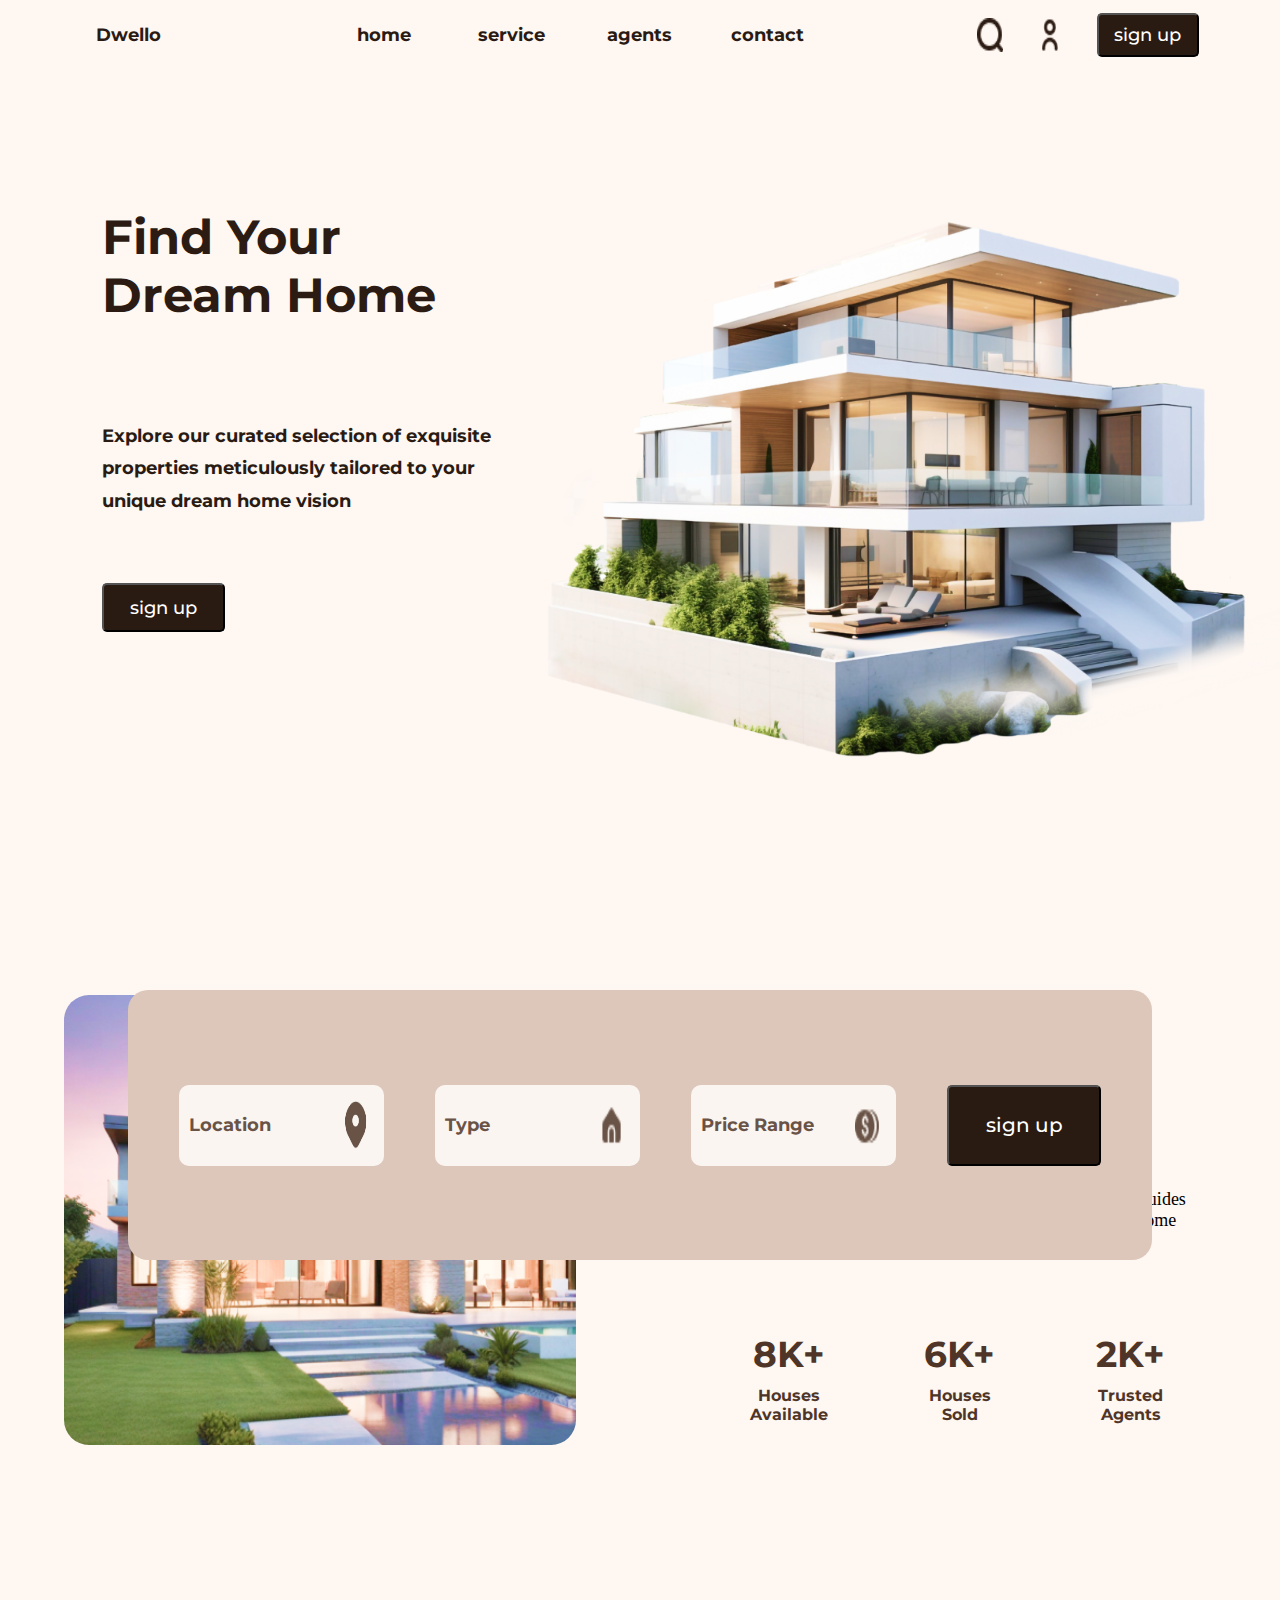
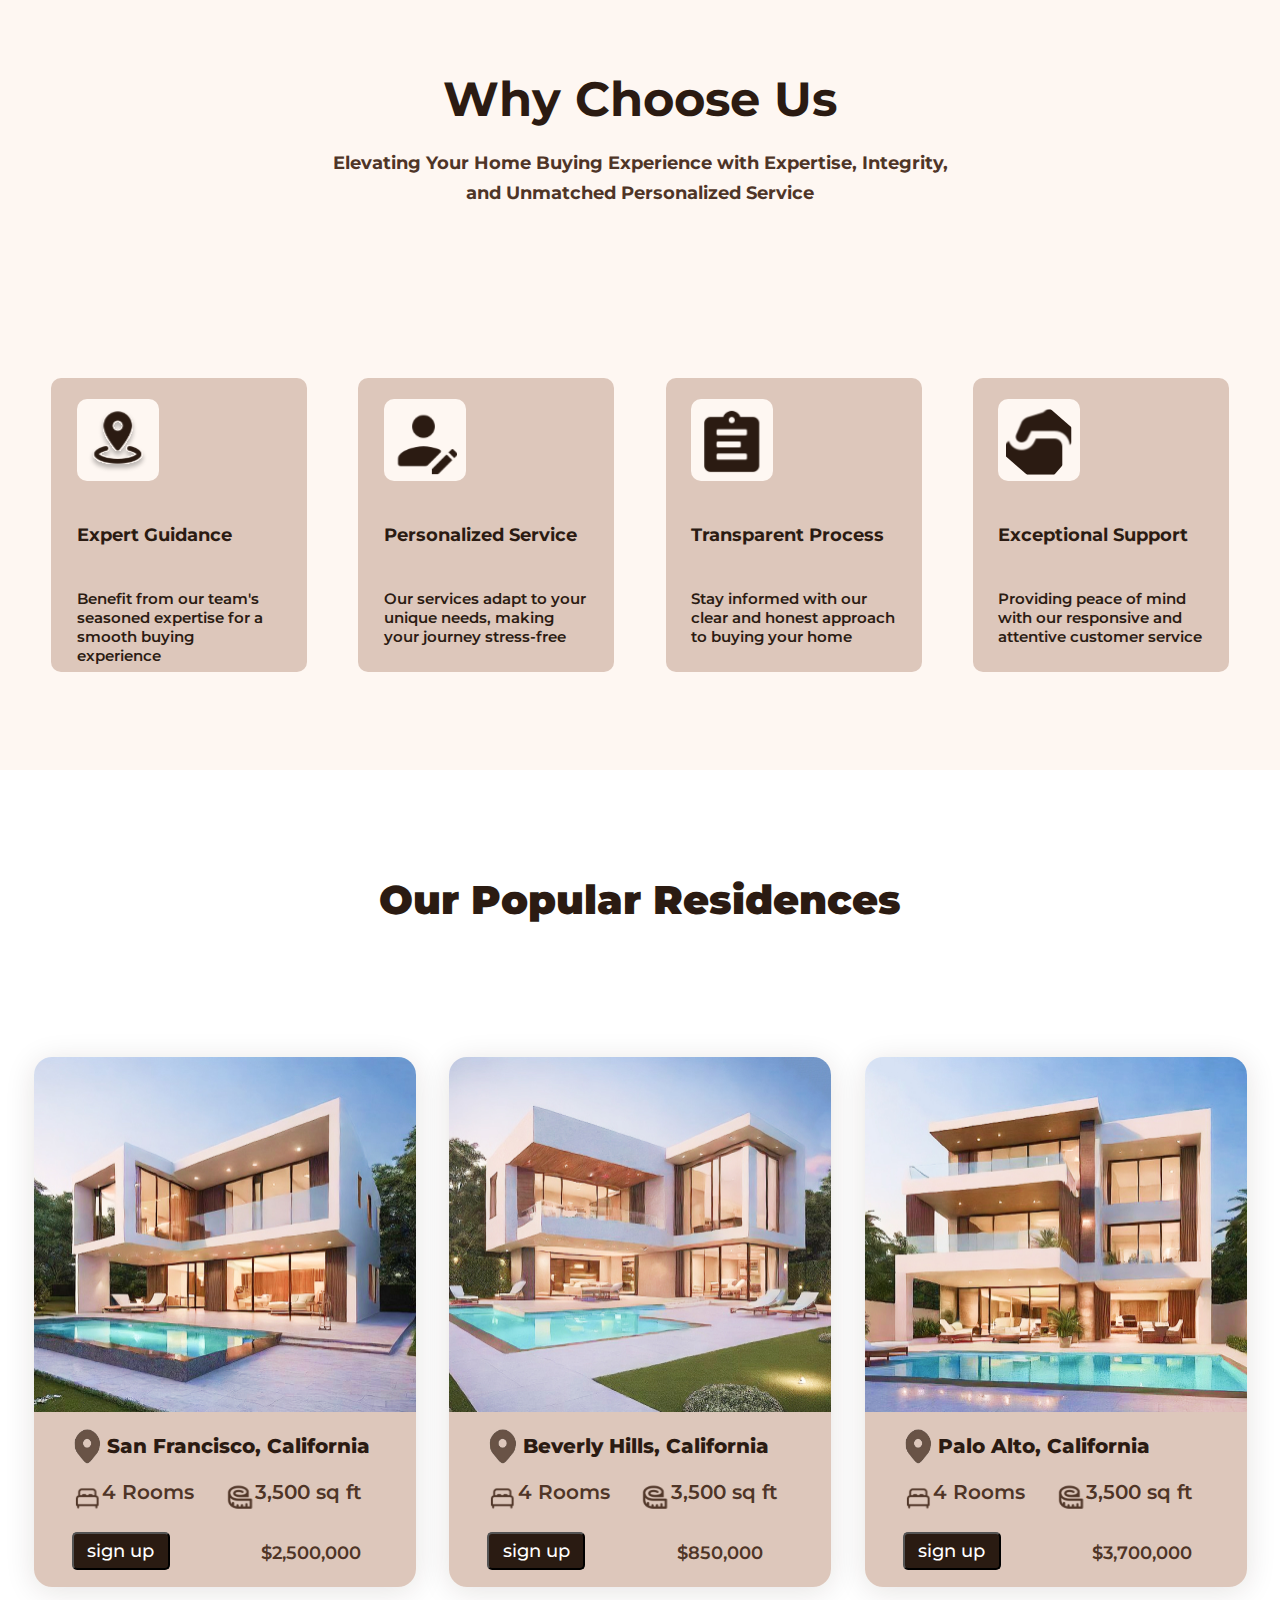
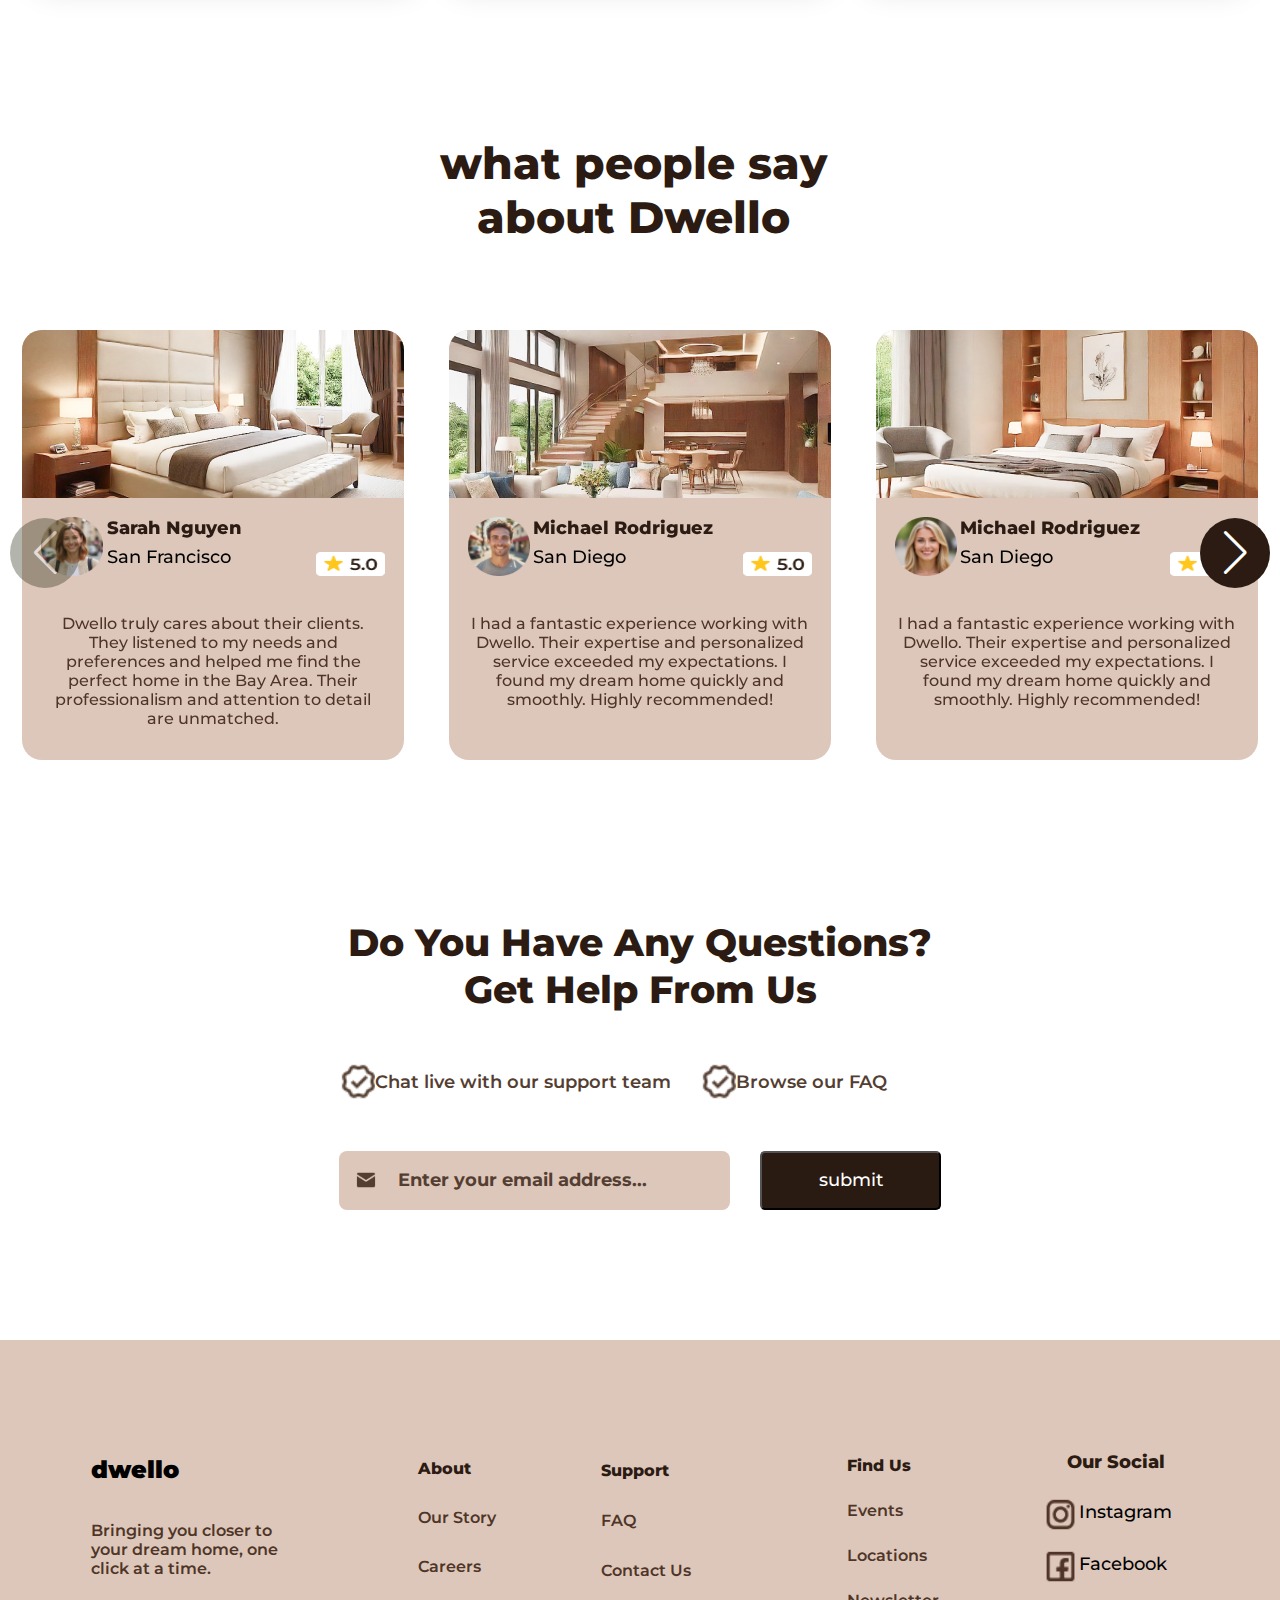
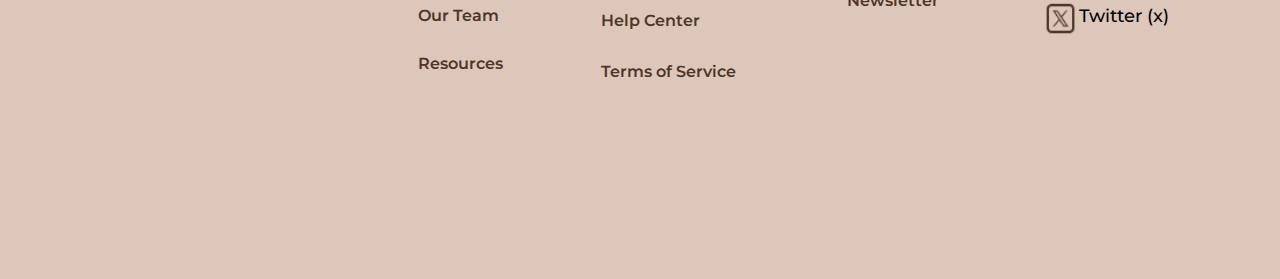
==== index.html @ 7ed4b48c "Home" ====
<!DOCTYPE html>
<html lang="en">

<head>
    <meta charset="UTF-8">
    <meta name="viewport" content="width=device-width, initial-scale=1.0">
    <title>Home</title>
    <link rel="stylesheet" href="style.css">
    <link rel="preconnect" href="https://fonts.googleapis.com">
    <link rel="preconnect" href="https://fonts.gstatic.com" crossorigin>
    <link href="https://fonts.googleapis.com/css2?family=Montserrat:ital,wght@0,100..900;1,100..900&display=swap"
        rel="stylesheet">
    <link rel="stylesheet" href="https://cdn.jsdelivr.net/npm/swiper@11/swiper-bundle.min.css" />
    <script src="https://ajax.googleapis.com/ajax/libs/jquery/3.7.1/jquery.min.js"></script>
</head>
<style>
    .swiper-button-next {
        height: 70px;
        width: 70px;
        border-radius: 50%;
        /* border: 1px solid black; */
        background: #2B1B12;
        color: #FFFFFF;
    }

    .swiper-button-prev {
        height: 70px;
        width: 70px;
        border-radius: 50%;
        /* border: 1px solid black; */
        background: #252B12;
        color: #FFFFFF;
    }
</style>

<body>

    <nav>
        <div class="nav_logo">
            <p>Dwello</p>
        </div>
        <div class="nav_catagories">
            <div class="nav_catagory">
                <p>home</p>
            </div>
            <div class="nav_catagory">
                <p>service</p>
            </div>
            <div class="nav_catagory">
                <p>agents</p>
            </div>
            <div class="nav_catagory">
                <p>contact</p>
            </div>
        </div>
        <div class="nav_icons">
            <div class="search">
                <img src="Vector.png" alt="a" height="100%" width="100%">
            </div>
            <div class="profile">
                <img src="user.png" alt="a" height="100%" width="100%">
            </div>
            <div class="sign_up">
                <button>sign up</button>
            </div>
        </div>
    </nav>

    <div class="hero_section">
        <div class="hero">
            <div class="hero_contex">
                <div class="hero_tital ">
                    <h1>Find Your Dream Home</h1>
                </div>
                <div class="hero_text ">
                    <p>Explore our curated selection of exquisite properties meticulously tailored to your unique dream
                        home vision</p>
                </div>
                <div class="hero_button ">
                    <div class="hero_button2">
                        <button>sign up</button>
                    </div>
                </div>
            </div>
            <div class="hero_image ">
                <img src="hero image 1.png" alt="a" height="100%" width="100%">
            </div>
        </div>

        <div class="hero_bar">
            <div class="location ">
                <div class="bar_text ">
                    <p>Location</p>
                </div>
                <div class="bar_icon ">
                    <img src="location-removebg-preview.png" alt="a" height="100%" width="100%">
                </div>
            </div>
            <div class="type ">
                <div class="bar_text ">
                    <p>Type</p>
                </div>
                <div class="bar_icon ">
                    <img src="home.png" alt="a" height="100%" width="100%">
                </div>
            </div>
            <div class="price_range ">
                <div class="bar_text ">
                    <p>Price Range</p>
                </div>
                <div class="bar_icon ">
                    <img src="price.png" alt="a" height="100%" width="100%">
                </div>
            </div>
            <div class="bar_button border">
                <button>sign up</button>
            </div>
        </div>
    </div>

    <div class="middle_section">
        <div class="middle_section_image"></div>
        <div class="middle_section_contex">

            <h1>We Help You To Find Your Dream Home</h1>

            <p>From cozy cottages to luxurious estates, our dedicated team guides you through every step of the journey,
                ensuring your dream home becomes a reality.</p>

            <div class="container">
                <div class="stat">
                    <h2>8K+</h2>
                    <p>Houses Available</p>
                </div>
                <div class="stat">
                    <h2>6K+</h2>
                    <p>Houses Sold</p>
                </div>
                <div class="stat">
                    <h2>2K+</h2>
                    <p>Trusted Agents</p>
                </div>
            </div>

        </div>
    </div>

    <div class="bottom_section">
        <div class="bottom_section_header">
            <div class="container2">
                <h1>Why Choose Us</h1>
                <p class="p">Elevating Your Home Buying Experience with Expertise, Integrity, </p>
                <p class="p">and Unmatched Personalized Service</p>
            </div>
        </div>



        <div class="bootom_section_boxes">
            <div class="bottom_section_box">
                <div class="bottom_box_icons">
                    <div class="bottom_box_icon">
                        <svg style="margin-top: 10px; margin-left: 8px;" width="80%" height="80%" viewBox="0 0 60 60"
                            fill="none" xmlns="http://www.w3.org/2000/svg" xmlns:xlink="http://www.w3.org/1999/xlink">
                            <g filter="url(#filter0_d_1_75)">
                                <path d="M56 0H4V52H56V0Z" fill="url(#pattern0_1_75)" />
                            </g>
                            <defs>
                                <filter id="filter0_d_1_75" x="-1" y="0" width="61" height="60"
                                    filterUnits="userSpaceOnUse" color-interpolation-filters="sRGB">
                                    <feFlood flood-opacity="0" result="BackgroundImageFix" />
                                    <feColorMatrix in="SourceAlpha" type="matrix"
                                        values="0 0 0 0 0 0 0 0 0 0 0 0 0 0 0 0 0 0 127 0" result="hardAlpha" />
                                    <feOffset dy="4" />
                                    <feGaussianBlur stdDeviation="2" />
                                    <feComposite in2="hardAlpha" operator="out" />
                                    <feColorMatrix type="matrix" values="0 0 0 0 0 0 0 0 0 0 0 0 0 0 0 0 0 0 0.25 0" />
                                    <feBlend mode="normal" in2="BackgroundImageFix" result="effect1_dropShadow_1_75" />
                                    <feBlend mode="normal" in="SourceGraphic" in2="effect1_dropShadow_1_75"
                                        result="shape" />
                                </filter>
                                <pattern id="pattern0_1_75" patternContentUnits="objectBoundingBox" width="1"
                                    height="1">
                                    <use xlink:href="#image0_1_75" transform="scale(0.0104167)" />
                                </pattern>
                                <image id="image0_1_75" width="96" height="96"
                                    xlink:href="[data-uri]" />
                            </defs>
                        </svg>

                    </div>
                </div>
                <div class="bottom_box_text">
                    <p>Expert Guidance</p>
                </div>
                <div class="bottom_box_content">
                    <p>Benefit from our team's seasoned expertise for a smooth buying experience</p>
                </div>
            </div>


            <div class="bottom_section_box">
                <div class="bottom_box_icons">
                    <div class="bottom_box_icon">
                        <svg style="margin-top: 10px; margin-left: 8px;" width="80%" height="80%" viewBox="0 0 52 52"
                            fill="none" xmlns="http://www.w3.org/2000/svg" xmlns:xlink="http://www.w3.org/1999/xlink">
                            <g clip-path="url(#clip0_1_81)">
                                <mask id="mask0_1_81" style="mask-type:luminance" maskUnits="userSpaceOnUse" x="0" y="0"
                                    width="52" height="52">
                                    <path d="M52 0H0V52H52V0Z" fill="white" />
                                </mask>
                                <g mask="url(#mask0_1_81)">
                                    <path d="M52 -2H-2V52H52V-2Z" fill="url(#pattern0_1_81)" />
                                </g>
                            </g>
                            <defs>
                                <pattern id="pattern0_1_81" patternContentUnits="objectBoundingBox" width="1"
                                    height="1">
                                    <use xlink:href="#image0_1_81" transform="scale(0.0104167)" />
                                </pattern>
                                <clipPath id="clip0_1_81">
                                    <rect width="52" height="52" fill="white" />
                                </clipPath>
                                <image id="image0_1_81" width="96" height="96"
                                    xlink:href="[data-uri]" />
                            </defs>
                        </svg>

                    </div>
                </div>
                <div class="bottom_box_text">
                    <p>Personalized Service</p>
                </div>
                <div class="bottom_box_content">
                    <p>Our services adapt to your unique needs, making your journey stress-free</p>
                </div>
            </div>


            <div class="bottom_section_box">
                <div class="bottom_box_icons">
                    <div class="bottom_box_icon">
                        <svg style="margin-top: 10px; margin-left: 8px;" width="80%" height="80%" viewBox="0 0 52 52"
                            fill="none" xmlns="http://www.w3.org/2000/svg" xmlns:xlink="http://www.w3.org/1999/xlink">
                            <g clip-path="url(#clip0_1_91)">
                                <mask id="mask0_1_91" style="mask-type:luminance" maskUnits="userSpaceOnUse" x="0" y="0"
                                    width="52" height="52">
                                    <path d="M52 0H0V52H52V0Z" fill="white" />
                                </mask>
                                <g mask="url(#mask0_1_91)">
                                    <path d="M55 -1H-3V57H55V-1Z" fill="url(#pattern0_1_91)" />
                                </g>
                            </g>
                            <defs>
                                <pattern id="pattern0_1_91" patternContentUnits="objectBoundingBox" width="1"
                                    height="1">
                                    <use xlink:href="#image0_1_91" transform="scale(0.0104167)" />
                                </pattern>
                                <clipPath id="clip0_1_91">
                                    <rect width="52" height="52" fill="white" />
                                </clipPath>
                                <image id="image0_1_91" width="96" height="96"
                                    xlink:href="[data-uri]" />
                            </defs>
                        </svg>

                    </div>
                </div>
                <div class="bottom_box_text">
                    <p>Transparent Process</p>
                </div>
                <div class="bottom_box_content">
                    <p>Stay informed with our clear and honest approach to buying your home</p>
                </div>
            </div>


            <div class="bottom_section_box">
                <div class="bottom_box_icons">
                    <div class="bottom_box_icon">
                        <svg style="margin-top: 10px; margin-left: 8px;" width="80%" height="80%" viewBox="0 0 52 52"
                            fill="none" xmlns="http://www.w3.org/2000/svg" xmlns:xlink="http://www.w3.org/1999/xlink">
                            <g clip-path="url(#clip0_1_101)">
                                <mask id="mask0_1_101" style="mask-type:luminance" maskUnits="userSpaceOnUse" x="0"
                                    y="0" width="52" height="52">
                                    <path d="M52 0H0V52H52V0Z" fill="white" />
                                </mask>
                                <g mask="url(#mask0_1_101)">
                                    <path d="M62.8846 23.9191L24 -10L-9.91915 28.8846L28.9654 62.8037L62.8846 23.9191Z"
                                        fill="url(#pattern0_1_101)" />
                                </g>
                            </g>
                            <defs>
                                <pattern id="pattern0_1_101" patternContentUnits="objectBoundingBox" width="1"
                                    height="1">
                                    <use xlink:href="#image0_1_101" transform="scale(0.0104167)" />
                                </pattern>
                                <clipPath id="clip0_1_101">
                                    <rect width="52" height="52" fill="white" />
                                </clipPath>
                                <image id="image0_1_101" width="96" height="96"
                                    xlink:href="[data-uri]" />
                            </defs>
                        </svg>

                    </div>
                </div>
                <div class="bottom_box_text">
                    <p>Exceptional Support</p>
                </div>
                <div class="bottom_box_content">
                    <p>Providing peace of mind with our responsive and attentive customer service</p>
                </div>
            </div>
        </div>

    </div>



    <div class="residence">
        <div class="residence_header">
            <p>Our Popular Residences</p>
        </div>
        <div class="residence_carts">
            <div class="residence_cart">
                <div class="residence_image">
                    <img src="Mask group.jpg" alt="aa" height="100%" width="100%">
                </div>

                <div class="residence_content">
                    <div class="residence1">

                        <div class="residence_icon">
                            <img src="location-removebg-preview.png" alt="aa" height="100%" width="100%">
                        </div>

                        <div class="residence_location">
                            <p>San Francisco, California</p>
                        </div>

                    </div>

                    <div class="residence2">

                        <div class="room">
                            <div class="room_icon">
                                <svg width="100%" height="100%" viewBox="0 0 24 24" fill="none"
                                    xmlns="http://www.w3.org/2000/svg" xmlns:xlink="http://www.w3.org/1999/xlink">
                                    <rect width="24" height="24" fill="url(#pattern0_1_118)" />
                                    <defs>
                                        <pattern id="pattern0_1_118" patternContentUnits="objectBoundingBox" width="1"
                                            height="1">
                                            <use xlink:href="#image0_1_118" transform="scale(0.0104167)" />
                                        </pattern>
                                        <image id="image0_1_118" width="96" height="96"
                                            xlink:href="[data-uri]" />
                                    </defs>
                                </svg>

                            </div>
                            <div class="room_text">
                                <p>4 Rooms</p>
                            </div>
                        </div>

                        <div class="ft">
                            <div class="ft_icon">
                                <svg width="100%" height="100%" viewBox="0 0 24 24" fill="none"
                                    xmlns="http://www.w3.org/2000/svg" xmlns:xlink="http://www.w3.org/1999/xlink">
                                    <rect width="24" height="24" fill="url(#pattern0_1_123)" />
                                    <defs>
                                        <pattern id="pattern0_1_123" patternContentUnits="objectBoundingBox" width="1"
                                            height="1">
                                            <use xlink:href="#image0_1_123"
                                                transform="translate(-0.0833333 -0.0833333) scale(0.0121528)" />
                                        </pattern>
                                        <image id="image0_1_123" width="96" height="96"
                                            xlink:href="[data-uri]" />
                                    </defs>
                                </svg>
                            </div>
                            <div class="ft_text">
                                <p>3,500 sq ft</p>
                            </div>
                        </div>

                    </div>

                    <div class="residence3">

                        <div class="residence_button">
                            <button>sign up</button>
                        </div>
                        <div class="residence_price">
                            <p>$2,500,000</p>
                        </div>

                    </div>
                </div>

            </div>
            <div class="residence_cart">
                <div class="residence_image">
                    <img src="Group 11.jpg" alt="aa" height="100%" width="100%">
                </div>

                <div class="residence_content">

                    <div class="residence1">

                        <div class="residence_icon">
                            <img src="location-removebg-preview.png" alt="aa" height="100%" width="100%">
                        </div>

                        <div class="residence_location">
                            <p>Beverly Hills, California</p>
                        </div>
                    </div>

                    <div class="residence2">

                        <div class="room">
                            <div class="room_icon">
                                <svg width="100%" height="100%" viewBox="0 0 24 24" fill="none"
                                    xmlns="http://www.w3.org/2000/svg" xmlns:xlink="http://www.w3.org/1999/xlink">
                                    <rect width="24" height="24" fill="url(#pattern0_1_118)" />
                                    <defs>
                                        <pattern id="pattern0_1_118" patternContentUnits="objectBoundingBox" width="1"
                                            height="1">
                                            <use xlink:href="#image0_1_118" transform="scale(0.0104167)" />
                                        </pattern>
                                        <image id="image0_1_118" width="96" height="96"
                                            xlink:href="[data-uri]" />
                                    </defs>
                                </svg>

                            </div>
                            <div class="room_text">
                                <p>4 Rooms</p>
                            </div>
                        </div>

                        <div class="ft">
                            <div class="ft_icon">
                                <svg width="100%" height="100%" viewBox="0 0 24 24" fill="none"
                                    xmlns="http://www.w3.org/2000/svg" xmlns:xlink="http://www.w3.org/1999/xlink">
                                    <rect width="24" height="24" fill="url(#pattern0_1_123)" />
                                    <defs>
                                        <pattern id="pattern0_1_123" patternContentUnits="objectBoundingBox" width="1"
                                            height="1">
                                            <use xlink:href="#image0_1_123"
                                                transform="translate(-0.0833333 -0.0833333) scale(0.0121528)" />
                                        </pattern>
                                        <image id="image0_1_123" width="96" height="96"
                                            xlink:href="[data-uri]" />
                                    </defs>
                                </svg>
                            </div>
                            <div class="ft_text">
                                <p>3,500 sq ft</p>
                            </div>
                        </div>

                    </div>

                    <div class="residence3">

                        <div class="residence_button">
                            <button>sign up</button>
                        </div>
                        <div class="residence_price">
                            <p>$850,000</p>
                        </div>


                    </div>


                </div>

            </div>
            <div class="residence_cart">

                <div class="residence_image">
                    <img src="Group 11 (1).jpg" alt="aa" height="100%" width="100%">
                </div>

                <div class="residence_content">
                    <div class="residence1">

                        <div class="residence_icon">
                            <img src="location-removebg-preview.png" alt="aa" height="100%" width="100%">
                        </div>

                        <div class="residence_location">
                            <p>Palo Alto, California</p>
                        </div>

                    </div>

                    <div class="residence2">

                        <div class="room">
                            <div class="room_icon">
                                <svg width="100%" height="100%" viewBox="0 0 24 24" fill="none"
                                    xmlns="http://www.w3.org/2000/svg" xmlns:xlink="http://www.w3.org/1999/xlink">
                                    <rect width="24" height="24" fill="url(#pattern0_1_118)" />
                                    <defs>
                                        <pattern id="pattern0_1_118" patternContentUnits="objectBoundingBox" width="1"
                                            height="1">
                                            <use xlink:href="#image0_1_118" transform="scale(0.0104167)" />
                                        </pattern>
                                        <image id="image0_1_118" width="96" height="96"
                                            xlink:href="[data-uri]" />
                                    </defs>
                                </svg>

                            </div>
                            <div class="room_text">
                                <p>4 Rooms</p>
                            </div>
                        </div>

                        <div class="ft">
                            <div class="ft_icon">
                                <svg width="100%" height="100%" viewBox="0 0 24 24" fill="none"
                                    xmlns="http://www.w3.org/2000/svg" xmlns:xlink="http://www.w3.org/1999/xlink">
                                    <rect width="24" height="24" fill="url(#pattern0_1_123)" />
                                    <defs>
                                        <pattern id="pattern0_1_123" patternContentUnits="objectBoundingBox" width="1"
                                            height="1">
                                            <use xlink:href="#image0_1_123"
                                                transform="translate(-0.0833333 -0.0833333) scale(0.0121528)" />
                                        </pattern>
                                        <image id="image0_1_123" width="96" height="96"
                                            xlink:href="[data-uri]" />
                                    </defs>
                                </svg>
                            </div>
                            <div class="ft_text">
                                <p>3,500 sq ft</p>
                            </div>
                        </div>

                    </div>

                    <div class="residence3">

                        <div class="residence_button">
                            <button>sign up</button>
                        </div>
                        <div class="residence_price">
                            <p>$3,700,000</p>
                        </div>


                    </div>
                </div>

            </div>
        </div>

    </div>

    <div class="review">
        <p>what people say about Dwello</p>
    </div>


    <div class="swiper mySwiper">
        <div class="swiper-wrapper">
            <div class="swiper-slide">

                <div class="carts">

                    <div class="cart">

                        <div class="swiper_image">
                            <img src="Group 15.jpg" alt="aa" height="100%" width="100%">
                        </div>

                        <div class="swiper_conex">

                            <div class="cart_profile">

                                <div class="profile_picture">
                                    <img src="Mask group (1).png" alt="a" height="100%" width="100%">
                                </div>
                                <div class="profile_details">
                                    <div class="upper_detail">
                                        <p>Sarah Nguyen</p>
                                    </div>
                                    <div class="lower_detail">
                                        <p>San Francisco</p>
                                    </div>
                                </div>
                                <div class="profile_star">
                                    <img src="Group 16.png" alt="a" height="100%" width="100%">
                                </div>

                            </div>

                            <div class="cart_text">
                                <p>Dwello truly cares about their clients. They listened to my needs and preferences and
                                    helped me find the perfect home in the Bay Area. Their professionalism and attention
                                    to detail are unmatched.</p>
                            </div>

                        </div>

                    </div>


                    <div class="cart">

                        <div class="swiper_image">
                            <img src="Group 15 (1).jpg" alt="aa" height="100%" width="100%">
                        </div>

                        <div class="swiper_conex">

                            <div class="cart_profile">

                                <div class="profile_picture">
                                    <img src="Mask group (2).png" alt="a" height="100%" width="100%">
                                </div>
                                <div class="profile_details">
                                    <div class="upper_detail">
                                        <p>Michael Rodriguez</p>
                                    </div>
                                    <div class="lower_detail">
                                        <p>San Diego</p>
                                    </div>
                                </div>
                                <div class="profile_star">
                                    <img src="Group 16.png" alt="a" height="100%" width="100%">
                                </div>

                            </div>

                            <div class="cart_text">
                                <p>I had a fantastic experience working with Dwello. Their expertise and personalized
                                    service exceeded my expectations. I found my dream home quickly and smoothly. Highly
                                    recommended!</p>
                            </div>

                        </div>

                    </div>

                    <div class="cart">

                        <div class="swiper_image">
                            <img src="Group 15 (2).jpg" alt="aa" height="100%" width="100%">
                        </div>

                        <div class="swiper_conex">

                            <div class="cart_profile">

                                <div class="profile_picture">
                                    <img src="Mask group (3).png" alt="a" height="100%" width="100%">
                                </div>
                                <div class="profile_details">
                                    <div class="upper_detail">
                                        <p>Michael Rodriguez</p>
                                    </div>
                                    <div class="lower_detail">
                                        <p>San Diego</p>
                                    </div>
                                </div>
                                <div class="profile_star">
                                    <img src="Group 16.png" alt="a" height="100%" width="100%">
                                </div>

                            </div>

                            <div class="cart_text">
                                <p>I had a fantastic experience working with Dwello. Their expertise and personalized
                                    service exceeded my expectations. I found my dream home quickly and smoothly. Highly
                                    recommended!</p>
                            </div>

                        </div>

                    </div>

                </div>

            </div>

            <div class="swiper-slide">

                <div class="carts">

                    <div class="cart">

                        <div class="swiper_image">
                            <img src="Group 15 (2).jpg" alt="aa" height="100%" width="100%">
                        </div>

                        <div class="swiper_conex">

                            <div class="cart_profile">

                                <div class="profile_picture">
                                    <img src="Mask group (3).png" alt="a" height="100%" width="100%">
                                </div>
                                <div class="profile_details">
                                    <div class="upper_detail">
                                        <p>Michael Rodriguez</p>
                                    </div>
                                    <div class="lower_detail">
                                        <p>San Diego</p>
                                    </div>
                                </div>
                                <div class="profile_star">
                                    <img src="Group 16.png" alt="a" height="100%" width="100%">
                                </div>

                            </div>

                            <div class="cart_text">
                                <p>I had a fantastic experience working with Dwello. Their expertise and personalized
                                    service exceeded my expectations. I found my dream home quickly and smoothly. Highly
                                    recommended!</p>
                            </div>

                        </div>

                    </div>

                    <div class="cart">

                        <div class="swiper_image">
                            <img src="Group 15 (1).jpg" alt="aa" height="100%" width="100%">
                        </div>

                        <div class="swiper_conex">

                            <div class="cart_profile">

                                <div class="profile_picture">
                                    <img src="Mask group (2).png" alt="a" height="100%" width="100%">
                                </div>
                                <div class="profile_details">
                                    <div class="upper_detail">
                                        <p>Michael Rodriguez</p>
                                    </div>
                                    <div class="lower_detail">
                                        <p>San Diego</p>
                                    </div>
                                </div>
                                <div class="profile_star">
                                    <img src="Group 16.png" alt="a" height="100%" width="100%">
                                </div>

                            </div>

                            <div class="cart_text">
                                <p>I had a fantastic experience working with Dwello. Their expertise and personalized
                                    service exceeded my expectations. I found my dream home quickly and smoothly. Highly
                                    recommended!</p>
                            </div>

                        </div>

                    </div>

                    <div class="cart">

                        <div class="swiper_image">
                            <img src="Group 15.jpg" alt="aa" height="100%" width="100%">
                        </div>

                        <div class="swiper_conex">

                            <div class="cart_profile">

                                <div class="profile_picture">
                                    <img src="Mask group (1).png" alt="a" height="100%" width="100%">
                                </div>
                                <div class="profile_details">
                                    <div class="upper_detail">
                                        <p>Sarah Nguyen</p>
                                    </div>
                                    <div class="lower_detail">
                                        <p>San Francisco</p>
                                    </div>
                                </div>
                                <div class="profile_star">
                                    <img src="Group 16.png" alt="a" height="100%" width="100%">
                                </div>

                            </div>

                            <div class="cart_text">
                                <p>Dwello truly cares about their clients. They listened to my needs and preferences and
                                    helped me find the perfect home in the Bay Area. Their professionalism and attention
                                    to detail are unmatched.</p>
                            </div>

                        </div>

                    </div>

                </div>

            </div>

            <div class="swiper-slide">

                <div class="carts">

                    <div class="cart">

                        <div class="swiper_image">
                            <img src="Group 15.jpg" alt="aa" height="100%" width="100%">
                        </div>

                        <div class="swiper_conex">

                            <div class="cart_profile">

                                <div class="profile_picture">
                                    <img src="Mask group (1).png" alt="a" height="100%" width="100%">
                                </div>
                                <div class="profile_details">
                                    <div class="upper_detail">
                                        <p>Sarah Nguyen</p>
                                    </div>
                                    <div class="lower_detail">
                                        <p>San Francisco</p>
                                    </div>
                                </div>
                                <div class="profile_star">
                                    <img src="Group 16.png" alt="a" height="100%" width="100%">
                                </div>

                            </div>

                            <div class="cart_text">
                                <p>Dwello truly cares about their clients. They listened to my needs and preferences and
                                    helped me find the perfect home in the Bay Area. Their professionalism and attention
                                    to detail are unmatched.</p>
                            </div>

                        </div>

                    </div>

                    <div class="cart">

                        <div class="swiper_image">
                            <img src="Group 15 (2).jpg" alt="aa" height="100%" width="100%">
                        </div>

                        <div class="swiper_conex">

                            <div class="cart_profile">

                                <div class="profile_picture">
                                    <img src="Mask group (3).png" alt="a" height="100%" width="100%">
                                </div>
                                <div class="profile_details">
                                    <div class="upper_detail">
                                        <p>Michael Rodriguez</p>
                                    </div>
                                    <div class="lower_detail">
                                        <p>San Diego</p>
                                    </div>
                                </div>
                                <div class="profile_star">
                                    <img src="Group 16.png" alt="a" height="100%" width="100%">
                                </div>

                            </div>

                            <div class="cart_text">
                                <p>I had a fantastic experience working with Dwello. Their expertise and personalized
                                    service exceeded my expectations. I found my dream home quickly and smoothly. Highly
                                    recommended!</p>
                            </div>

                        </div>

                    </div>
                    <div class="cart">

                        <div class="swiper_image">
                            <img src="Group 15 (2).jpg" alt="aa" height="100%" width="100%">
                        </div>

                        <div class="swiper_conex">

                            <div class="cart_profile">

                                <div class="profile_picture">
                                    <img src="Mask group (3).png" alt="a" height="100%" width="100%">
                                </div>
                                <div class="profile_details">
                                    <div class="upper_detail">
                                        <p>Michael Rodriguez</p>
                                    </div>
                                    <div class="lower_detail">
                                        <p>San Diego</p>
                                    </div>
                                </div>
                                <div class="profile_star">
                                    <img src="Group 16.png" alt="a" height="100%" width="100%">
                                </div>

                            </div>

                            <div class="cart_text">
                                <p>I had a fantastic experience working with Dwello. Their expertise and personalized
                                    service exceeded my expectations. I found my dream home quickly and smoothly. Highly
                                    recommended!</p>
                            </div>

                        </div>

                    </div>

                </div>

            </div>


            <div class="swiper-slide">

                <div class="carts">

                    <div class="cart">

                        <div class="swiper_image">
                            <img src="Group 15.jpg" alt="aa" height="100%" width="100%">
                        </div>

                        <div class="swiper_conex">

                            <div class="cart_profile">

                                <div class="profile_picture">
                                    <img src="Mask group (1).png" alt="a" height="100%" width="100%">
                                </div>
                                <div class="profile_details">
                                    <div class="upper_detail">
                                        <p>Sarah Nguyen</p>
                                    </div>
                                    <div class="lower_detail">
                                        <p>San Francisco</p>
                                    </div>
                                </div>
                                <div class="profile_star">
                                    <img src="Group 16.png" alt="a" height="100%" width="100%">
                                </div>

                            </div>

                            <div class="cart_text">
                                <p>Dwello truly cares about their clients. They listened to my needs and preferences and
                                    helped me find the perfect home in the Bay Area. Their professionalism and attention
                                    to detail are unmatched.</p>
                            </div>

                        </div>

                    </div>


                    <div class="cart">

                        <div class="swiper_image">
                            <img src="Group 15 (1).jpg" alt="aa" height="100%" width="100%">
                        </div>

                        <div class="swiper_conex">

                            <div class="cart_profile">

                                <div class="profile_picture">
                                    <img src="Mask group (2).png" alt="a" height="100%" width="100%">
                                </div>
                                <div class="profile_details">
                                    <div class="upper_detail">
                                        <p>Michael Rodriguez</p>
                                    </div>
                                    <div class="lower_detail">
                                        <p>San Diego</p>
                                    </div>
                                </div>
                                <div class="profile_star">
                                    <img src="Group 16.png" alt="a" height="100%" width="100%">
                                </div>

                            </div>

                            <div class="cart_text">
                                <p>I had a fantastic experience working with Dwello. Their expertise and personalized
                                    service exceeded my expectations. I found my dream home quickly and smoothly. Highly
                                    recommended!</p>
                            </div>

                        </div>

                    </div>

                    <div class="cart">

                        <div class="swiper_image">
                            <img src="Group 15 (2).jpg" alt="aa" height="100%" width="100%">
                        </div>

                        <div class="swiper_conex">

                            <div class="cart_profile">

                                <div class="profile_picture">
                                    <img src="Mask group (3).png" alt="a" height="100%" width="100%">
                                </div>
                                <div class="profile_details">
                                    <div class="upper_detail">
                                        <p>Michael Rodriguez</p>
                                    </div>
                                    <div class="lower_detail">
                                        <p>San Diego</p>
                                    </div>
                                </div>
                                <div class="profile_star">
                                    <img src="Group 16.png" alt="a" height="100%" width="100%">
                                </div>

                            </div>

                            <div class="cart_text">
                                <p>I had a fantastic experience working with Dwello. Their expertise and personalized
                                    service exceeded my expectations. I found my dream home quickly and smoothly. Highly
                                    recommended!</p>
                            </div>

                        </div>

                    </div>

                </div>
            </div>


        </div>

        <div class="next_button">
            <div class="swiper-button-next"></div>
        </div>

        <div class="swiper-button-prev"></div>
    </div>


    <div class="contect_us">
        <div class="query">
            <div class="heading">
                <p>Do You Have Any Questions?</p>
                <p> Get Help From Us</p>
            </div>
            <div class="text">
                <div class="chat">
                    <div class="varified"></div>
                    <div class="chat_text">
                        <p>Chat live with our support team</p>
                    </div>
                </div>
                <div class="brows">
                    <div class="varified2"></div>
                    <div class="chat_text2">
                        <p>Browse our FAQ</p>
                    </div>
                </div>
            </div>

            <div class="email">

                <div class="email_container">

                    <div class="email_icon">
                        <svg width="24" height="24" viewBox="0 0 24 24" fill="none" xmlns="http://www.w3.org/2000/svg"
                            xmlns:xlink="http://www.w3.org/1999/xlink">
                            <rect x="1" y="1" width="22" height="22" fill="url(#pattern0_1_234)" />
                            <defs>
                                <pattern id="pattern0_1_234" patternContentUnits="objectBoundingBox" width="1"
                                    height="1">
                                    <use xlink:href="#image0_1_234" transform="scale(0.0104167)" />
                                </pattern>
                                <image id="image0_1_234" width="96" height="96"
                                    xlink:href="[data-uri]" />
                            </defs>
                        </svg>
                    </div>

                    <div class="email_box">
                        <input type="text" placeholder="Enter your email address...">
                    </div>

                </div>


                <div class="submit">
                    <button>submit</button>
                </div>
            </div>
        </div>
    </div>

    <footer>
        <div class="footer1">
            <div class="footer1_logo">
                <p>dwello</p>
            </div>
            <div class="footer1_text">
                <span>Bringing you closer to your dream home, one click at a time.</span>
            </div>
        </div>
        <div class="footer2">
            <ul>
                <li style="color: #2B1B12; font-weight: 800;">About</li>

                <li> Our Story</li>
                <li>Careers</li>
                <li>Our Team</li>
                <li> Resources</li>

            </ul>
        </div>
        <div class="footer3">
            <ul>
                <li style="color: #2B1B12; font-weight: 800;" >Support</li>
                <li>FAQ</li>
                <li>Contact Us</li>
                <li>Help Center</li>
                <li>Terms of Service</li></li>
            </ul>
        </div>
        <div class="footer4">
            <ul>
                <li style="color: #2B1B12; font-weight: 800;">Find Us</li>
                <li>Events</li>
                <li>Locations</li>
                <li>Newsletter</li>
            </ul>
        </div>
        <div class="footer5">
            <div class="footer5_heading">
                <p>Our Social</p>
            </div>
            
                <div class="social_media">
                    <div class="social_icon">
                        <img src="instagram.png" alt="a" height="100%" width="100%">
                    </div>
                    <div class="social_text">
                        <p>Instagram</p>
                    </div>
                </div>
                <div class="social_media">
                    <div class="social_icon">
                        <img src="facebook.png" alt="aa"  height="100%" width="100%">
                    </div>
                    <div class="social_text">
                        <p>Facebook</p>
                    </div>
                </div>
                <div class="social_media">
                    <div class="social_icon">
                        <img src="twitterx.png" alt="aa"  height="100%" width="100%">
                    </div>
                    <div class="social_text">
                        <p>Twitter (x)</p>
                    </div>
                </div>
            </div>
        </div>
    </footer>


    <!-- Swiper JS -->
    <script src="https://cdn.jsdelivr.net/npm/swiper@11/swiper-bundle.min.js"></script>

    <!-- Initialize Swiper -->
    <script>

        var swiper = new Swiper(".mySwiper", {

            navigation: {
                nextEl: ".swiper-button-next",
                prevEl: ".swiper-button-prev",
            },
        });

    </script>


</body>

</html>
---- style.css ----
* {
    margin: 0px;
    padding: 0px;
    box-sizing: border-box;
    /* border: 1px solid black; */


}



nav {
    width: 100%;
    height: 70px;
    /* border: 1px solid black; */
    display: flex;
    justify-content: space-around;
    align-items: center;
    background: #FEF7F2;
}


.nav_logo {
    height: 80%;
    width: 10%;
    /* border: 1px solid black; */
    font-family: "Montserrat", sans-serif;
    font-optical-sizing: auto;
    font-weight: weight;
    font-style: normal;
    color: rgba(42, 27, 18, 1);
    font-size: 28px;
    display: flex;
    justify-content: center;
    align-items: center;
    font-weight: 700;
}

.nav_catagories {
    height: 80%;
    width: 40%;
    /* border: 1px solid black; */
    display: flex;
    justify-content: space-around;
    align-items: center;
}

.nav_icons {
    height: 80%;
    width: 20%;
    /* border: 1px solid black; */
    display: flex;
    justify-content: space-around;
    align-items: center;
}

.nav_catagory {
    height: 70%;
    width: 20%;
    /* border: 1px solid black; */
    color: rgba(42, 27, 18, 1);
    font-size: 18px;
    display: flex;
    justify-content: center;
    align-items: center;
    font-weight: 700;
    font-family: "Montserrat", sans-serif;
    font-optical-sizing: auto;
    font-weight: weight;
    font-style: normal;
}

.search {
    height: 60%;
    width: 10%;
    /* border: 1px solid black; */
}

.profile {
    height: 60%;
    width: 10%;
    /* border: 1px solid black; */
}

.sign_up {
    height: 80%;
    width: 40%;
    /* border: 1px solid black; */
}

button {
    width: 100%;
    height: 100%;
    font-family: "Montserrat", sans-serif;
    background-color: rgba(42, 27, 18, 1);
    color: white;
    border-radius: 5px;
    font-size: 18px;
    font-weight: 500;
}


.hero_section {
    height: 700px;
    width: 100%;
    /* border: 1px solid black; */
    display: flex;
    flex-direction: column;
    justify-content: space-between;
    align-items: center;
    background: #FEF7F2;
}

.hero {
    height: 100%;
    width: 100%;
    /* border: 1px solid black; */
    display: flex;
    align-items: center;
}

.hero_contex {
    height: 70%;
    width: 40%;
    /* border: 1px solid black; */
    display: flex;
    flex-direction: column;
    justify-content: space-around;
    align-items: end;
}

.hero_tital {
    width: 80%;
    height: 30%;
    font-weight: bolder;
    font-family: "Montserrat", sans-serif;
    font-optical-sizing: auto;
    font-weight: weight;
    font-style: normal;
    color: rgba(42, 27, 18, 1);
    font-size: 28px;
}

.hero_text {
    width: 80%;
    height: 20%;
    font-weight: bolder;
    font-family: "Montserrat", sans-serif;
    font-optical-sizing: auto;
    font-weight: weight;
    font-style: normal;
    color: rgba(42, 27, 18, 1);
    font-size: 18px;
    line-height: 1.8;
}

.hero_button {
    width: 80%;
    height: 10%;
}

.hero_button2 {
    width: 30%;
    height: 100%;
}

.hero_image {
    height: 110%;
    width: 60%;
    /* border: 1px solid black; */
    overflow: hidden;

}

.hero_image img {
    margin-top: 8%;
}

.hero_bar {
    height: 30%;
    width: 80%;
    /* border: 1px solid black; */
    background-color: rgba(221, 199, 187, 1);
    position: absolute;
    top: 110%;
    border-radius: 20px;
    display: flex;
    justify-content: space-evenly;
    align-items: center;
}

.location {
    width: 20%;
    height: 30%;
    border-radius: 10px;
    background: rgba(251, 245, 241, 1);
    display: flex;
    align-items: center;
    /* justify-content: space-around; */

}

.type {
    width: 20%;
    height: 30%;
    border-radius: 10px;
    background: rgba(251, 245, 241, 1);
    display: flex;
    align-items: center;

}

.price_range {
    width: 20%;
    height: 30%;
    border-radius: 10px;
    background: rgba(251, 245, 241, 1);
    display: flex;
    align-items: center;

}

.bar_button {
    width: 15%;
    height: 30%;
    border-radius: 10px;

}

.bar_button button {
    font-size: 20px;
    font-weight: 500;
}


.bar_text {
    width: 80%;
    height: 100%;
    display: flex;
    align-items: center;
    padding-left: 10px;
    font-size: 18px;
    font-family: "Montserrat", sans-serif;
    font-optical-sizing: auto;
    font-weight: weight;
    font-style: normal;
    font-weight: 700;
    color: rgba(105, 83, 70, 1);

}

.bar_icon {
    width: 12%;
    height: 60%;
}


.middle_section {
    height: 900px;
    width: 100%;
    /* border: 1px solid black; */
    display: flex;
    justify-content: space-around;
    align-items: center;
    background: #FEF7F2;
}

.middle_section_image {
    height: 50%;
    width: 40%;
    /* border: 1px solid black; */
    border-radius: 25px;
    background-image: url('Mask\ group.png');
    background-size: cover;
}


.middle_section_contex {
    height: 50%;
    width: 40%;
    /* border: 1px solid black; */
}


.container {
    display: flex;
    justify-content: space-around;
    align-items: center;
    width: 100%;
    height: 55%;
    /* background-color: aquamarine; */

}

.stat {
    /* background-color: #fff; */
    padding: 30px;
    border-radius: 10px;
    /* box-shadow: 0 2px 5px rgba(0, 0, 0, 0.1); */
    text-align: center;
    width: 30%;
    height: 60%;
}

.stat h2 {
    color: rgba(79, 53, 39, 1);
    font-size: 36px;
    margin-bottom: 10px;
    font-family: "Montserrat", sans-serif;
    font-optical-sizing: auto;
    font-weight: weight;
    font-style: normal;
}

.stat p {
    color: rgba(79, 53, 39, 1);
    font-size: 16px;
    font-family: "Montserrat", sans-serif;
    font-optical-sizing: auto;
    font-weight: 700;
    font-style: normal;
}


.bottom_section {
    height: 700px;
    width: 100%;
    /* border: 1px solid black; */
    display: flex;
    flex-direction: column;
    background: #FEF7F2;
}

.bottom_section_header {
    width: 100%;
    height: 30%;
    /* border: 1px solid black; */
    /* background: #FEF7F2; */
}


.container2 {
    display: flex;
    flex-direction: column;
    justify-content: center;
    align-items: center;
    width: 100%;
    /* min-height: 100vh; */
    /* background-color: white; */
    /* border: 1px solid black; */
}

h1 {
    /* color: black; */
    font-size: 48px;
    font-weight: bold;
    /* margin-bottom: 10px; */
}

p {
    /* color: black; */
    font-size: 18px;
    margin-bottom: 0;
}

.bootom_section_boxes {
    width: 100%;
    height: 70%;
    /* border: 1px solid black; */
    display: flex;
    justify-content: space-evenly;
    align-items: center;
}


.bottom_section_box {
    height: 60%;
    width: 20%;
    /* border: 1px solid black; */
    display: flex;
    flex-direction: column;
    align-items: center;
    justify-content: space-around;
    border-radius: 10px;
    background: #DDC7BB;

}


.bottom_box_icons {
    height: 28%;
    width: 80%;
    /* border: 1px solid black; */
}

.bottom_box_icon {
    height: 100%;
    width: 40%;
    /* border: 1px solid black; */

    border-radius: 10px;
    background: #FEF7F2;
}

.bottom_box_text {
    height: 8%;
    width: 80%;
    /* border: 1px solid black; */
}

.bottom_box_text>p {
    font-family: "Montserrat", sans-serif;
    font-optical-sizing: auto;
    font-weight: weight;
    font-style: normal;
    font-weight: 700;
    color: #2B1B12;

}




.bottom_box_content {
    height: 21%;
    width: 80%;
    /* border: 1px solid black; */

}

.bottom_box_content>p {
    font-family: "Montserrat", sans-serif;
    font-optical-sizing: auto;
    font-weight: weight;
    font-style: normal;
    font-weight: 600;
    color: #2B1B12;
    font-size: 15px;
}



.residence {
    height: 920px;
    width: 100%;
    /* border: 1px solid black; */
}

.residence_header {
    height: 20%;
    width: 100%;
    /* border: 1px solid black; */
    display: flex;
    justify-content: center;
    align-items: end;
    padding-bottom: 30px;
}

.residence_header>p {
    font-size: 40px;
    font-family: "Montserrat", sans-serif;
    font-optical-sizing: auto;
    font-weight: weight;
    font-style: normal;
    font-weight: 900;
    color: #2B1B12;
}

.residence_carts {
    height: 80%;
    width: 100%;
    /* border: 1px solid black; */
    display: flex;
    justify-content: space-evenly;
    align-items: center;
}

.residence_cart {
    height: 72%;
    width: 382px;
    /* border: 1px solid black; */
    border-radius: 18px;
    overflow: hidden;
    box-shadow: 0px 4px 30px 0px #2B1B121F;

}


.residence_image {
    height: 67%;
    width: 100%;
    /* border: 1px solid black; */

}

.residence_image img {
    z-index: -100;
    overflow: hidden;
}



.residence_content {
    height: 33%;
    width: 100%;
    /* border: 1px solid black; */
    display: flex;
    flex-direction: column;
    justify-content: space-evenly;
    align-items: center;
    background-color: #DDC7BB;
}

.residence1 {
    height: 20%;
    width: 80%;
    /* border: 1px solid black; */
    display: flex;
}

.residence_icon {
    width: 10%;
    height: 100%;
    /* border: 1px solid black; */
}

.residence_location {
    width: 90%;
    height: 100%;
    /* border: 1px solid black; */
    padding-top: 5px;
    padding-left: 5px;
}

.residence_location>p {
    font-size: 20px;
    font-family: "Montserrat", sans-serif;
    font-optical-sizing: auto;
    font-weight: weight;
    font-style: normal;
    font-weight: 800;
    color: #2B1B12;
}

.residence2 {
    height: 20%;
    width: 80%;
    /* border: 1px solid black; */
    display: flex;
}

.room {
    width: 50%;
    height: 100%;
    /* border: 1px solid black; */
    display: flex;
}

.room_icon {
    width: 20%;
    height: 100%;
    /* border: 1px solid black; */
}

.room_text {
    width: 80%;
    height: 100%;
    /* border: 1px solid black; */
}


.room_text>p {
    color: #4F3527;
    font-family: "Montserrat", sans-serif;
    font-optical-sizing: auto;
    font-weight: weight;
    font-style: normal;
    font-weight: 600;
    font-size: 20px;
}


.ft {
    width: 50%;
    height: 100%;
    /* border: 1px solid black; */
    display: flex;
}

.ft_icon {
    width: 20%;
    height: 100%;
    /* border: 1px solid black; */
}

.ft_text {
    width: 80%;
    height: 100%;
    /* border: 1px solid black;  */
}


.ft_text>p {
    font-size: 20px;
    color: #4F3527;
    font-family: "Montserrat", sans-serif;
    font-optical-sizing: auto;
    font-weight: weight;
    font-style: normal;
    font-weight: 600;
}


.residence3 {
    height: 22%;
    width: 80%;
    /* border: 1px solid black; */
    display: flex;
    justify-content: space-between;
}


.residence_button {
    width: 98px;
    height: 100%;
    /* border: 1px solid black; */
}

.residence_price {
    width: 126px;
    height: 100%;
    /* border: 1px solid black; */
    padding-top: 10px;
    padding-left: 10px;
}

.residence_price>p {
    font-family: "Montserrat", sans-serif;
    font-optical-sizing: auto;
    font-weight: weight;
    font-style: normal;
    font-weight: 600;
    color: #4F3527;
}


.review {
    height: 200px;
    width: 33%;
    /* border: 1px solid black; */
    /* background-color: #4F3527; */
    display: flex;
    justify-content: center;
    text-align: center;
    margin-left: 33%;
    align-items: center;
    border-radius: 20px;
}

.review>p {
    color: #2B1B12;
    font-size: 44px;
    font-family: "Montserrat", sans-serif;
    font-optical-sizing: auto;
    font-weight: weight;
    font-style: normal;
    font-weight: 800;

}

.swiper {
    width: 100%;
    height: 500px;
    /* border: 1px solid black; */
    display: flex;
    /* background-color: aqua; */
}

.swiper-slide {
    text-align: center;
    font-size: 18px;
    /* background: #7e2626; */

    /* border: 1px solid black; */
    /* background-color: aqua; */
    height: 100%;
    width: 100%;
    /* border: 1px solid black; */
    display: flex;
    padding-top: 100px;
    align-items: center;
    transition: all 5s ease-out;
    padding-bottom: 7%;
}

.carts {
    display: flex;
    width: 100%;
    height: 100%;
    /* border: 1px solid black; */
    align-items: center;
    justify-content: space-around;
    transition: all 5s ease-out;
    /* background-color: cadetblue; */
}



.cart {
    height: 430px;
    width: 382px;
    /* border: 1px solid black; */
    background-color: #DDC7BB;
    border-radius: 20px;
    overflow: hidden;

}

.swiper_image {
    height: 39%;
    width: 100%;
    /* border: 1px solid black; */
}

.swiper_conex {
    height: 61%;
    width: 100%;
    /* border: 1px solid black; */
    display: flex;
    flex-direction: column;
    align-items: center;
    justify-content: space-around;
}

.cart_profile {
    height: 22.22%;
    width: 90%;
    /* border: 1px solid black; */
    display: flex;
    justify-content: space-between;
    align-items: end;
}

.profile_picture {
    width: 18%;
    height: 100%;
    /* border: 1px solid black; */
    border-radius: 50%;
}

.profile_details {
    width: 60%;
    height: 100%;
    /* border: 1px solid black; */
}

.upper_detail {
    width: 100%;
    height: 50%;
    /* border: 1px solid black; */
    color: #2B1B12;
    font-family: "Montserrat", sans-serif;
    font-optical-sizing: auto;
    font-weight: weight;
    font-style: normal;
    font-weight: 800;
    display: flex;
    justify-content: start;
}

.lower_detail {
    width: 100%;
    height: 50%;
    /* border: 1px solid black; */
    font-family: "Montserrat", sans-serif;
    font-optical-sizing: auto;
    font-weight: weight;
    font-style: normal;
    font-weight: 500;
    display: flex;
    justify-content: start;
}

.profile_star {
    width: 20%;
    height: 24px;
    /* border: 1px solid black; */
}

.cart_text {
    height: 48.27%;
    width: 90%;
    /* border: 1px solid black; */
    display: flex;
    justify-content: start;
    align-items: start;
    margin: 0px;
}

.cart_text>p {
    color: #4F3527;
    font-family: "Montserrat", sans-serif;
    font-optical-sizing: auto;
    font-weight: weight;
    font-style: normal;
    font-weight: 500;
    font-size: 16px;
}



.contect_us {
    height: 550px;
    width: 100%;
    /* border: 1px solid black; */
    display: flex;
    justify-content: center;
    align-items: center;
}


.query {
    height: 60%;
    width: 47%;
    /* border: 1px solid black; */
    display: flex;
    flex-direction: column;
}

.heading {
    height: 40%;
    width: 100%;
    /* border: 1px solid black; */
    display: flex;
    align-items: center;
    flex-direction: column;
    justify-content: center;
}

.heading>p {
    font-family: "Montserrat", sans-serif;
    font-optical-sizing: auto;
    font-weight: weight;
    font-style: normal;
    font-weight: 800;
    font-size: 38px;
    color: #2B1B12;
}

.text {
    height: 30%;
    width: 100%;
    /* border: 1px solid black; */
    display: flex;
    align-items: center;
}


.chat {
    width: 60%;
    height: 40%;
    /* border: 1px solid black; */
    display: flex;
}

.brows {
    width: 40%;
    height: 40%;
    /* border: 1px solid black; */
    display: flex;
}


.varified {
    width: 10%;
    height: 100%;
    /* border: 1px solid black; */
    background-image: url("icons8-verified-account-96\ 1.png");
    background-size: cover;
}

.chat_text {
    width: 90%;
    height: 100%;
    /* border: 1px solid black; */
    display: flex;
    align-items: center;
}

.chat_text>p {
    font-family: "Montserrat", sans-serif;
    font-optical-sizing: auto;
    font-weight: weight;
    font-style: normal;
    font-weight: 600;
    font-size: 18px;
    color: #543E32;
}

.varified2 {
    width: 15%;
    height: 100%;
    /* border: 1px solid black; */
    background-image: url("icons8-verified-account-96\ 1.png");
    background-size: cover;
}

.chat_text2 {
    width: 85%;
    height: 100%;
    /* border: 1px solid black; */
    display: flex;
    align-items: center;
}





.chat_text2>p {
    font-family: "Montserrat", sans-serif;
    font-optical-sizing: auto;
    font-weight: weight;
    font-style: normal;
    font-weight: 600;
    font-size: 18px;
    color: #543E32;
}



.email {
    height: 30%;
    width: 100%;
    /* border: 1px solid black; */
    display: flex;
    justify-content: space-between;
    align-items: center;


}

.email_container {
    width: 65%;
    height: 60%;
    /* border: 1px solid black; */
    display: flex;
}

.email_icon {
    width: 10%;
    height: 100%;
    /* border: 1px solid black; */
    display: flex;
    justify-content: end;
    align-items: center;
    background-color: #DDC7BB;
    border-top-left-radius: 8px;
    border-bottom-left-radius: 8px;
}

.email_box {
    width: 90%;
    height: 100%;
    /* border: 1px solid black; */
}

.email_container input {
    height: 100%;
    width: 100%;
    padding-left: 20px;
    font-size: 18px;
    border-top-right-radius: 8px;
    border-bottom-right-radius: 8px;
    background-color: #DDC7BB;
    color: #543E32;
    border: none;
}

::placeholder {
    color: #543E32;
    font-family: "Montserrat", sans-serif;
    font-optical-sizing: auto;
    font-weight: weight;
    font-style: normal;
    font-weight: 700;
}


input:focus {
    outline: none;
    /* outline-color: transparent; */
    /* border: 2px solid rgb(0, 174, 255); */
}


.submit {
    width: 30%;
    height: 60%;
    /* border: 1px solid black; */
}

h1 {
    color: rgba(43, 27, 18, 1);

    font-size: 48px;
    margin-bottom: 20px;
    font-family: "Montserrat", sans-serif;
    font-optical-sizing: auto;
    font-weight: weight;
    font-style: normal;
}

.p {
    color: rgba(79, 53, 39, 1);
    font-size: 18px;
    line-height: 1.5;
    /* margin-bottom: 30px; */
    font-family: "Montserrat", sans-serif;
    font-optical-sizing: auto;
    font-weight: 700;
    font-style: normal;
    line-height: 30px;
}


footer {
    height: 539px;
    width: 100%;
    /* border: 1px solid black; */
    display: flex;
    justify-content: space-evenly;
    /* align-items: center; */
    padding-top: 7%;
    background: #DDC7BB;


}

.footer1 {
    width: 18%;
    height: 30%;
    /* border: 1px solid black; */
    display: flex;
    flex-direction: column;
    justify-content: space-between;
    margin-top: 2%;
}


.footer1_logo {
    width: 93px;
    height: 29px;
    /* border: 1px solid black; */
}


.footer1 p{
    font-family: "Montserrat", sans-serif;
    font-optical-sizing: auto;
    font-weight: 900;
    font-style: normal;
    font-size: 24px;
}

.footer1_text {
    width: 219px;
    height: 69px;
    /* border: 1px solid black; */
}

.footer1_text span{
    font-family: "Montserrat", sans-serif;
    font-optical-sizing: auto;
    font-weight: 600;
    font-style: normal;
    color: 
#4F3527;
}



.footer2 {

    /* border: 1px solid black; */
    width: 98px;
    height: 245px;
    display: flex;
    justify-content: center;
    align-content: space-between;


}



.footer2 li {
    list-style: none;
    margin-top: 35%;
    font-family: "Montserrat", sans-serif;
    font-optical-sizing: auto;
    font-weight: 600;
    font-style: normal;
    color:#4F3527;
}

.footer3 {
    width: 156px;
    height: 245px;
    /* border: 1px solid black; */
}


.footer3 li{
    list-style: none;
    margin-top: 20%;
    font-family: "Montserrat", sans-serif;
    font-optical-sizing: auto;
    font-weight: 600;
    font-style: normal;
    color:#4F3527;
}



.footer4 {
    width: 104px;
    height: 191px;
    /* border: 1px solid black; */

}

.footer4 li{
    list-style: none;
    margin-top: 25%;
    font-family: "Montserrat", sans-serif;
    font-optical-sizing: auto;
    font-weight: 600;
    font-style: normal;
    color:#4F3527;

}

.footer5 {
    width: 147px;
    height: 196px;
    /* border: 1px solid black; */
    display: flex;
    flex-direction: column;
    justify-content: space-between;
    margin-top: 1%;
}

.footer5_heading{
    width: 100%;
    height: 20%;
    /* border: 1px solid black; */
    display: flex;
    justify-content: center;
    align-items: center;
    font-family: "Montserrat", sans-serif;
    font-optical-sizing: auto;
    font-weight: 800;
    font-style: normal;
    color:#2B1B12;

}

.social_media{
    width: 100%;
    height: 20%;
    /* border: 1px solid black; */
    display: flex;
}

.social_icon{
    width: 25%;
    height: 100%;
    /* border: 1px solid black; */
}

.social_text{
    width: 75%;
    height: 100%;
    /* border: 1px solid black; */
    padding-top: 4%;
}

.social_text p{
    font-family: "Montserrat", sans-serif;
    font-optical-sizing: auto;
    font-weight: 500;
    font-style: normal;

}
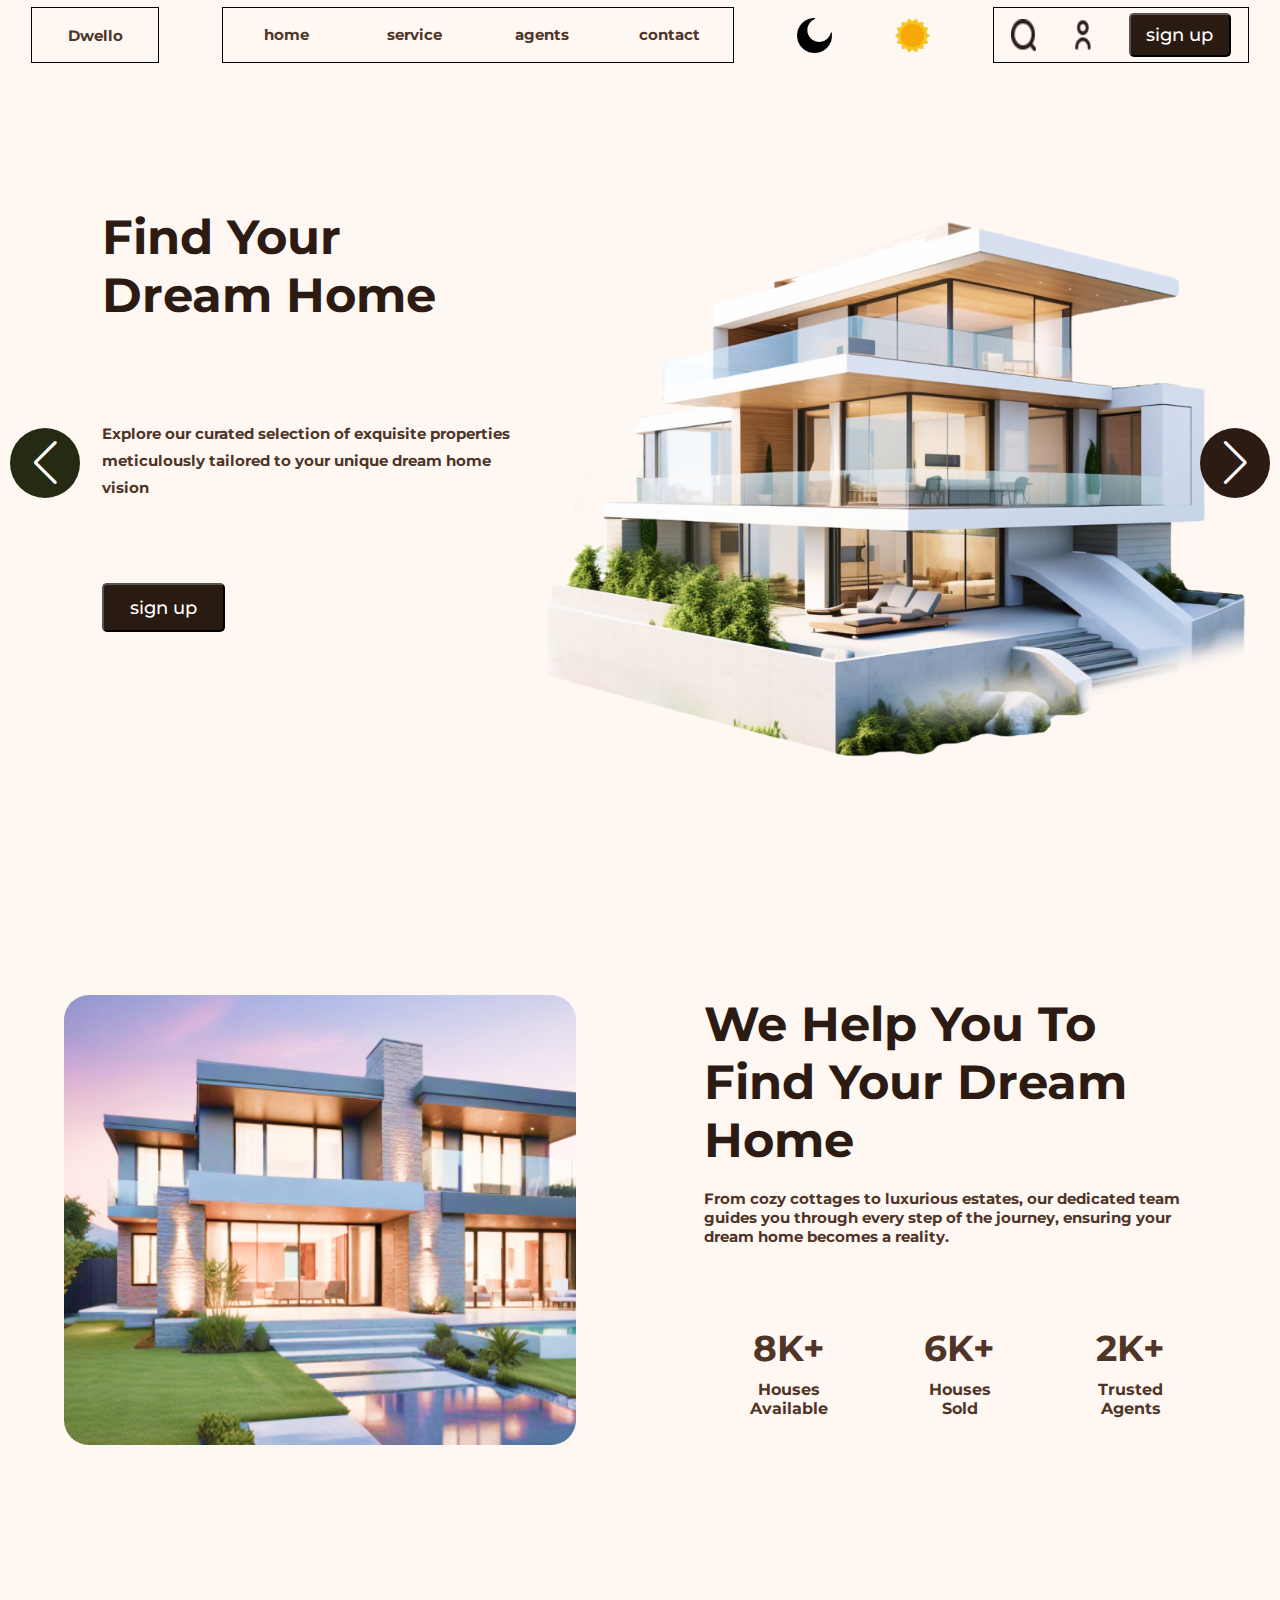
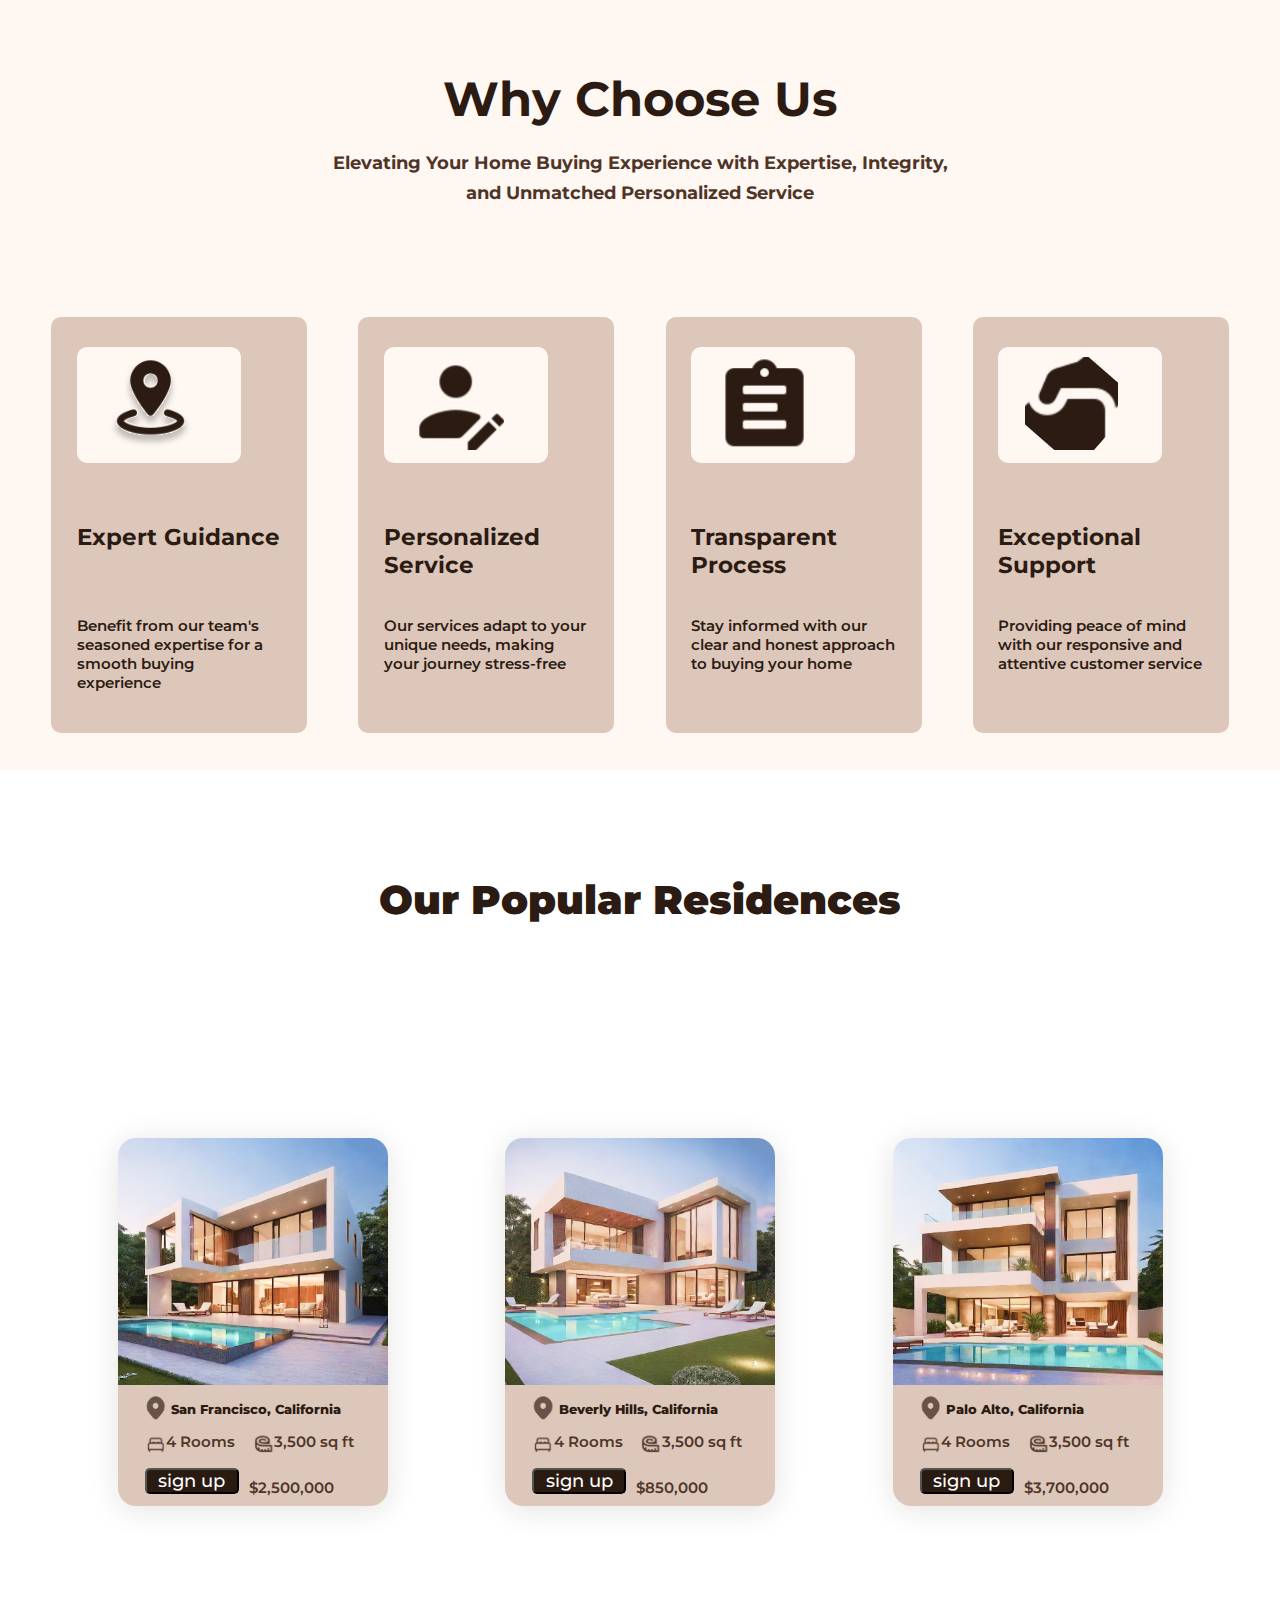
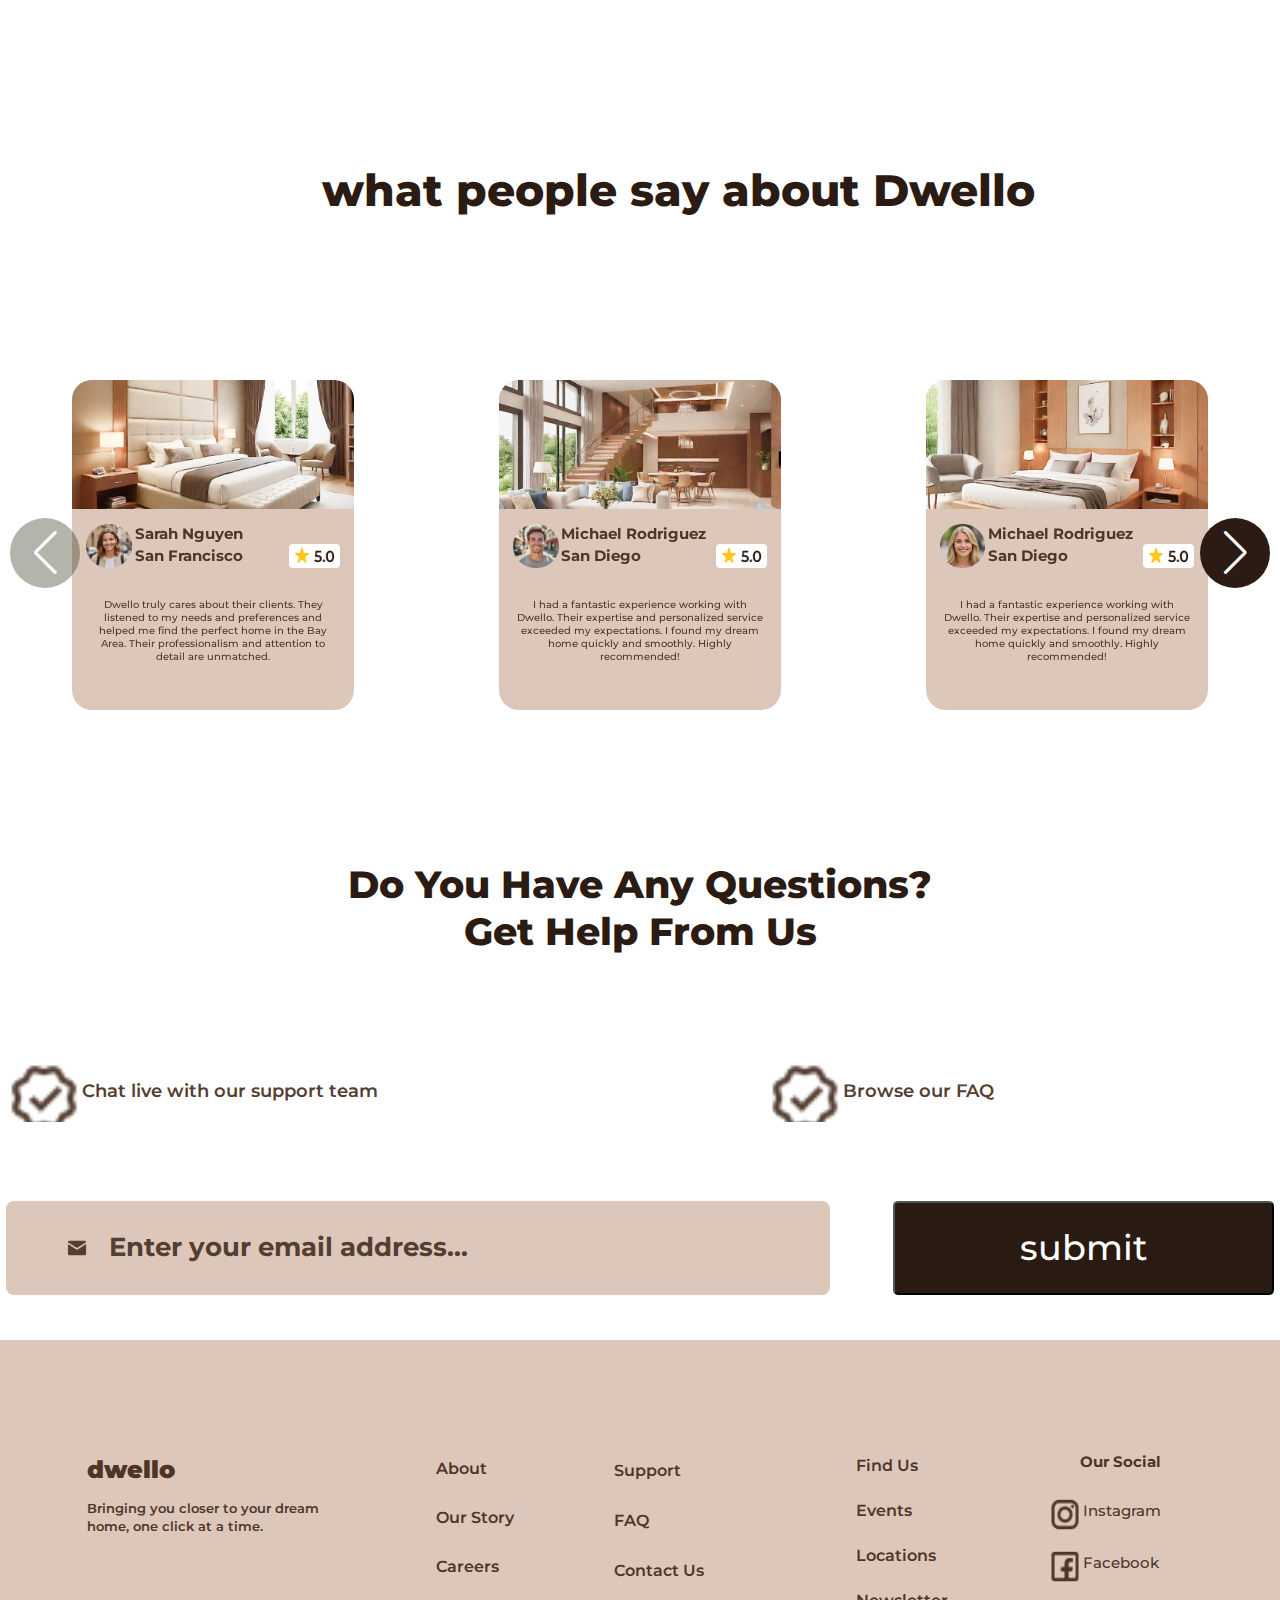
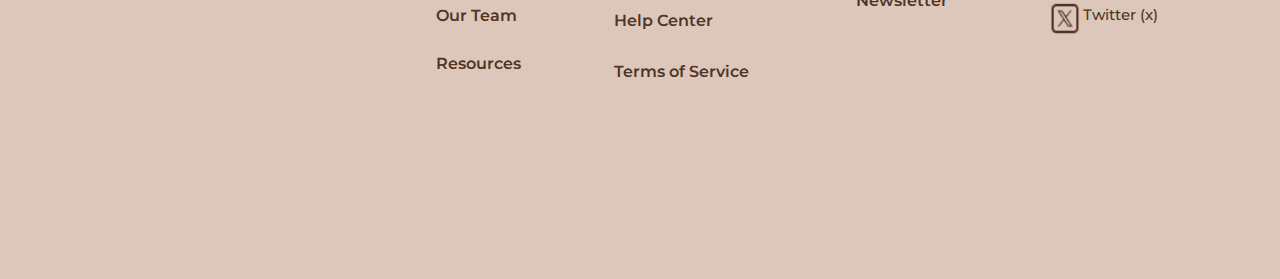
==== commit 6e6c0a92: "home" ====
--- a/index.html
+++ b/index.html
@@ -12,6 +12,12 @@
         rel="stylesheet">
     <link rel="stylesheet" href="https://cdn.jsdelivr.net/npm/swiper@11/swiper-bundle.min.css" />
     <script src="https://ajax.googleapis.com/ajax/libs/jquery/3.7.1/jquery.min.js"></script>
+    <script src="https://code.jquery.com/jquery-3.7.1.min.js"
+    integrity="sha256-/JqT3SQfawRcv/BIHPThkBvs0OEvtFFmqPF/lYI/Cxo=" crossorigin="anonymous"></script>
+    <script src="jquery.scrollUp.min.js"></script>
+    <link rel="stylesheet" href="https://cdnjs.cloudflare.com/ajax/libs/font-awesome/6.5.1/css/all.min.css"
+    integrity="sha512-DTOQO9RWCH3ppGqcWaEA1BIZOC6xxalwEsw9c2QQeAIftl+Vegovlnee1c9QX4TctnWMn13TZye+giMm8e2LwA=="
+    crossorigin="anonymous" referrerpolicy="no-referrer" />
 </head>
 <style>
     .swiper-button-next {
@@ -33,9 +39,146 @@
     }
 </style>
 
+
+<style>
+    :root {
+        --dark: #333;
+        --light: #fff;
+        --darkBrown: rgba(105, 83, 70, 1);
+        --darkerBrown: #2B1B12;
+        --lightBrown: #4F3527;
+    }
+
+    .dark {
+            background-color: var(--dark);
+            color: var(--light)
+        }
+
+    .dark button{
+        background-color: var(--light);
+        color: var(--dark);
+        font-weight: 700;
+    }
+
+    .dark body{
+        background-color: var(--dark);
+        color: var(--light);
+    }
+
+    .dark nav{
+        background-color: var(--dark);
+        color: var(--light);
+    }
+
+    .dark .nav_catagory:hover{
+        background-color: var(--light);
+        
+    }
+
+    .dark .nav_catagory:hover > p{
+        color: var(--darkerBrown);
+    }
+
+    .dark p{
+        color: var(--light);
+    }
+
+    .dark .hero{
+        background-color: var(--dark);
+    }
+
+    .dark h1{
+        color: var(--light);
+    }
+
+    .dark h2{
+        color: var(--light);
+    }
+
+    .dark .middle_section{
+        background-color: var(--dark);
+    }
+
+    
+    .dark .bottom_section{
+        background-color: var(--dark);
+    }
+
+    .dark footer{
+        background-color: var(--lightBrown);
+    }
+
+    .dark li{
+        color: var(--light);
+    }
+
+    .dark span{
+        color: var(--light);
+    }
+
+    .dark .bar_text > p{
+        color: var(--darkBrown);
+    }
+
+    .dark .bottom_box_text > p{    
+        color: var(--darkerBrown);
+    }
+
+    .dark .bottom_box_content > p{
+        color: var(--darkBrown);
+    }
+
+    .dark .residence_location > p{
+        color: var(--darkerBrown);
+    }
+
+    .dark .room_text > p{
+        color: var(--lightBrown);
+    }
+
+    .dark .ft_text > p{
+        color: var(--lightBrown);
+    }
+
+    .dark .residence_price > p{
+        color: var(--lightBrown);
+    }
+
+    .dark .cart{
+        background-color: var(--darkerBrown);
+    }
+   
+  
+</style>
+
+
+<style>
+    #scrollUp {
+     bottom: 20px;
+     right: 20px;
+     color: transparent;
+     background-image: url("top.png");
+     height: 38px;
+     width: 38px;
+ }
+ </style>
+
+<script>
+    $(function () {
+    $.scrollUp();
+    scrollText: 'Top'
+    scrollSpeed: 5000
+});
+</script>
+
 <body>
 
-    <nav>
+    <div class="sidebar"></div>
+    <nav >
+
+        <div class="menu">
+            <i class="fa-solid fa-bars fa-2xl" style="color: #2b1b12;"></i>
+        </div>
         <div class="nav_logo">
             <p>Dwello</p>
         </div>
@@ -53,7 +196,16 @@
                 <p>contact</p>
             </div>
         </div>
+
+        <div class="moon">
+            <!-- <img src="moon-removebg-preview.png" alt="a" height="100%" width="100%"> -->
+        </div>
+
+        <div class="sun">
+            <!-- <img src="sun.png" alt=""> -->
+        </div>
         <div class="nav_icons">
+           
             <div class="search">
                 <img src="Vector.png" alt="a" height="100%" width="100%">
             </div>
@@ -61,10 +213,13 @@
                 <img src="user.png" alt="a" height="100%" width="100%">
             </div>
             <div class="sign_up">
-                <button>sign up</button>
+                <a href="signUp.html"><button>sign up</button></a>
             </div>
         </div>
     </nav>
+
+    
+
 
     <div class="hero_section">
         <div class="hero">
@@ -78,7 +233,7 @@
                 </div>
                 <div class="hero_button ">
                     <div class="hero_button2">
-                        <button>sign up</button>
+                        <a href="signUp.html"><button>sign up</button></a>
                     </div>
                 </div>
             </div>
@@ -113,7 +268,7 @@
                 </div>
             </div>
             <div class="bar_button border">
-                <button>sign up</button>
+                <a href="signUp.html"><button>sign up</button></a>
             </div>
         </div>
     </div>
@@ -323,7 +478,7 @@
             <p>Our Popular Residences</p>
         </div>
         <div class="residence_carts">
-            <div class="residence_cart">
+            <div class="residence_cart" id="residence_cart">
                 <div class="residence_image">
                     <img src="Mask group.jpg" alt="aa" height="100%" width="100%">
                 </div>
@@ -390,7 +545,7 @@
                     <div class="residence3">
 
                         <div class="residence_button">
-                            <button>sign up</button>
+                           <a href="signUp.html"><button>sign up</button></a>
                         </div>
                         <div class="residence_price">
                             <p>$2,500,000</p>
@@ -400,7 +555,7 @@
                 </div>
 
             </div>
-            <div class="residence_cart">
+            <div class="residence_cart" >
                 <div class="residence_image">
                     <img src="Group 11.jpg" alt="aa" height="100%" width="100%">
                 </div>
@@ -467,7 +622,7 @@
                     <div class="residence3">
 
                         <div class="residence_button">
-                            <button>sign up</button>
+                            <a href="signUp.html"><button>sign up</button></a>
                         </div>
                         <div class="residence_price">
                             <p>$850,000</p>
@@ -548,7 +703,7 @@
                     <div class="residence3">
 
                         <div class="residence_button">
-                            <button>sign up</button>
+                            <a href="signUp.html"><button>sign up</button></a>
                         </div>
                         <div class="residence_price">
                             <p>$3,700,000</p>
@@ -562,6 +717,12 @@
         </div>
 
     </div>
+
+
+
+
+
+
 
     <div class="review">
         <p>what people say about Dwello</p>
@@ -574,7 +735,7 @@
 
                 <div class="carts">
 
-                    <div class="cart">
+                    <div class="cart" id="cart">
 
                         <div class="swiper_image">
                             <img src="Group 15.jpg" alt="aa" height="100%" width="100%">
@@ -612,7 +773,7 @@
                     </div>
 
 
-                    <div class="cart">
+                    <div class="cart" id="cart2">
 
                         <div class="swiper_image">
                             <img src="Group 15 (1).jpg" alt="aa" height="100%" width="100%">
@@ -694,7 +855,7 @@
 
                 <div class="carts">
 
-                    <div class="cart">
+                    <div class="cart" id="cart">
 
                         <div class="swiper_image">
                             <img src="Group 15 (2).jpg" alt="aa" height="100%" width="100%">
@@ -731,7 +892,7 @@
 
                     </div>
 
-                    <div class="cart">
+                    <div class="cart" id="cart2">
 
                         <div class="swiper_image">
                             <img src="Group 15 (1).jpg" alt="aa" height="100%" width="100%">
@@ -768,7 +929,7 @@
 
                     </div>
 
-                    <div class="cart">
+                    <div class="cart" >
 
                         <div class="swiper_image">
                             <img src="Group 15.jpg" alt="aa" height="100%" width="100%">
@@ -813,7 +974,7 @@
 
                 <div class="carts">
 
-                    <div class="cart">
+                    <div class="cart" id="cart">
 
                         <div class="swiper_image">
                             <img src="Group 15.jpg" alt="aa" height="100%" width="100%">
@@ -850,7 +1011,7 @@
 
                     </div>
 
-                    <div class="cart">
+                    <div class="cart" id="cart2">
 
                         <div class="swiper_image">
                             <img src="Group 15 (2).jpg" alt="aa" height="100%" width="100%">
@@ -932,7 +1093,7 @@
 
                 <div class="carts">
 
-                    <div class="cart">
+                    <div class="cart" id="cart">
 
                         <div class="swiper_image">
                             <img src="Group 15.jpg" alt="aa" height="100%" width="100%">
@@ -970,7 +1131,7 @@
                     </div>
 
 
-                    <div class="cart">
+                    <div class="cart" id="cart2">
 
                         <div class="swiper_image">
                             <img src="Group 15 (1).jpg" alt="aa" height="100%" width="100%">
@@ -1046,6 +1207,16 @@
 
                 </div>
             </div>
+
+
+        </div>
+
+        <div class="next_button">
+            <div class="swiper-button-next"></div>
+        </div>
+
+        <div class="swiper-button-prev"></div>
+    </div>
 
 
         </div>
@@ -1123,7 +1294,7 @@
         </div>
         <div class="footer2">
             <ul>
-                <li style="color: #2B1B12; font-weight: 800;">About</li>
+                <li>About</li>
 
                 <li> Our Story</li>
                 <li>Careers</li>
@@ -1134,7 +1305,7 @@
         </div>
         <div class="footer3">
             <ul>
-                <li style="color: #2B1B12; font-weight: 800;" >Support</li>
+                <li>Support</li>
                 <li>FAQ</li>
                 <li>Contact Us</li>
                 <li>Help Center</li>
@@ -1143,7 +1314,7 @@
         </div>
         <div class="footer4">
             <ul>
-                <li style="color: #2B1B12; font-weight: 800;">Find Us</li>
+                <li>Find Us</li>
                 <li>Events</li>
                 <li>Locations</li>
                 <li>Newsletter</li>
@@ -1199,6 +1370,28 @@
 
     </script>
 
+<script>
+    $(document).ready(function () {
+
+        // $('#dark').click(function () {
+        //     $('body').toggleClass('dark');
+        // })
+
+     $(".moon").click(function(){
+        $(this).toggleClass('sun')
+        $('body').toggleClass('dark')
+        // alert("lkjhgfdsa")
+        // $(this).css("background-color","red")
+     })
+
+     $(".menu").click(function(){
+        $(this).toggleClass('sidebar')
+     })
+
+
+    })
+</script>
+
 
 </body>
 
--- a/style.css
+++ b/style.css
@@ -7,7 +7,18 @@
 
 }
 
-
+.sidebar{
+    height: 610px;
+    width: 250px;
+    border: 1px solid black;
+    color: #543E32;
+    position: fixed;
+    z-index: 777;
+    background-color: #bb8c72;
+    top: 70px;
+    display: none;
+    left: 0px;
+}
 
 nav {
     width: 100%;
@@ -17,13 +28,19 @@
     justify-content: space-around;
     align-items: center;
     background: #FEF7F2;
+}
+
+.menu{
+    display: none;
+    margin-top: 20px;
+    
 }
 
 
 .nav_logo {
     height: 80%;
     width: 10%;
-    /* border: 1px solid black; */
+    border: 1px solid black;
     font-family: "Montserrat", sans-serif;
     font-optical-sizing: auto;
     font-weight: weight;
@@ -39,7 +56,7 @@
 .nav_catagories {
     height: 80%;
     width: 40%;
-    /* border: 1px solid black; */
+    border: 1px solid black;
     display: flex;
     justify-content: space-around;
     align-items: center;
@@ -48,7 +65,7 @@
 .nav_icons {
     height: 80%;
     width: 20%;
-    /* border: 1px solid black; */
+    border: 1px solid black;
     display: flex;
     justify-content: space-around;
     align-items: center;
@@ -68,7 +85,39 @@
     font-optical-sizing: auto;
     font-weight: weight;
     font-style: normal;
-}
+    cursor: pointer;
+    transition: all 0.5s ease-in-out;
+    border-radius: 10px;
+}
+
+.nav_catagory:hover {
+    background-color: #2B1B12;
+    color: #DDC7BB;
+}
+
+.nav_catagory:hover > p{
+    color: #FEF7F2;
+}
+
+
+.moon{
+    height: 35px;
+    width: 35px;
+    /* border: 1px solid black; */
+    background-image: url("moon-removebg-preview.png");
+    background-size: cover;
+    cursor: pointer;
+    /* background-color: aquamarine; */
+}
+
+.sun{
+    background-image: url("sun.png");
+    background-size: cover;
+    height: 35px;
+    width: 35px;
+    cursor: pointer;
+}
+
 
 .search {
     height: 60%;
@@ -361,6 +410,11 @@
     /* color: black; */
     font-size: 18px;
     margin-bottom: 0;
+    font-family: "Montserrat", sans-serif;
+    font-optical-sizing: auto;
+    font-weight: 700;
+    font-style: normal;
+    color: rgba(79, 53, 39, 1);
 }
 
 .bootom_section_boxes {
@@ -1094,6 +1148,8 @@
 
 
 
+
+
 .footer2 li {
     list-style: none;
     margin-top: 35%;
@@ -1198,3 +1254,306 @@
 
 
 
+@media screen and (max-width:1300px){
+    .cart {
+        height: 330px;
+        width: 282px;   
+    }
+
+    p{
+        font-size: 15px;
+    }
+
+    .cart_text>p{
+        font-size: 10px;
+    }
+
+    .review{
+        width: 66%;
+        margin-left: 20%;
+    }
+
+    .query {
+        height: 95%;
+        width: 99%;
+    }
+
+    .heading{
+        height: 40%;
+        width: 100%;
+    }
+
+    .text{
+        justify-content: space-between;
+    }
+
+    .hero_bar{
+        display: none;
+    }
+
+    .email_container input {
+        font-size: 26px;
+    }
+
+    .submit > button{
+        font-size: 35px;
+    }
+
+    .residence_cart{
+        height: 50%;
+        width: 270px;
+    }
+
+    
+.residence_location>p {
+    font-size: 13px;
+}
+
+.ft_text>p {
+    font-size: 15px;
+}
+
+.room_text>p{
+    font-size: 15px;
+}
+
+.bottom_section_box{
+    height: 85%;
+}
+
+.bottom_box_text > p{
+    font-size: 23px;
+}
+
+.bottom_box_icon{
+    width: 80%;
+}
+
+.footer1 {
+    height: 52%;
+    width: 20%;
+}
+
+.footer1_text {
+    width: 100%;
+    height: 190px;
+    margin-top: 10px;
+    
+}
+
+.footer1_text span{
+    font-size: 13px;
+}
+}
+
+@media screen and (max-width:900px){
+   
+
+    .cart {
+        height: 300px;
+        width: 265px;
+    }
+
+    p{
+        font-size: 13px;
+    }
+    
+    .cart_text>p{
+        font-size: 12px;
+    }
+
+    
+    #residence_cart{
+        display: none;
+    }
+
+    #cart{
+        display: none;
+    }
+
+    button{
+        font-size: 12px;
+    }
+
+    .bottom_box_content>p{
+        font-size: 13px;
+    }
+
+    .bottom_box_text > p{
+        font-size: 16px;
+    }
+
+   
+}
+
+@media screen and (max-width:500px){
+    .container{
+        display: none;
+    }
+
+    li{
+        font-size: 10px;
+    }
+
+    .social_text p{
+        font-size: 10px;
+    }
+
+    .social_icon {
+        width: 25%;
+        height: 50%;
+        /* border: 1px solid black; */
+    }
+
+    .footer1 p{
+        font-size: 13px;
+    }
+
+    .footer1_text {
+        width: 100%;
+        height: 150px;
+        margin-top: 10px;
+        /* border: 1px solid black; */
+        margin-bottom: 100px;
+        
+    }
+    
+    .footer1_text span{
+        font-size: 8px;
+    }
+
+    h1{
+        font-size: 30px;
+    }
+
+    .residence_carts{
+        flex-direction: column;
+        justify-content: space-between;
+        /* border: 1px solid black; */
+    }
+
+    .residence_cart{
+        height: 45%;
+    }
+
+    #cart2{
+        display: none;
+    }
+
+    .review{
+        margin-top: 50px;
+    }
+
+    footer{
+        height: 300px;
+    }
+
+    .bottom_section{
+        height: 1000px;
+    }
+
+    .bootom_section_boxes{
+        flex-direction: column;
+    }
+
+    .bottom_section_box{
+        height: 22%;
+        width: 50%;
+    }
+
+    .bottom_box_content>p {
+        font-size: 8px;
+    }
+
+    .bottom_box_text > p {
+        font-size: 12px;
+    }
+
+    .bottom_box_icons {
+        height: 30%;
+        width: 50%;
+        /* border: 1px solid black; */
+    }
+
+    .submit > button {
+        font-size: 14px;
+    }
+
+    .submit{
+        height: 25%;
+    }
+
+    .email_container input {
+        font-size: 10px;
+    }
+
+    .email_container{
+        height: 25%;
+    }
+
+    .varified{
+        width: 50%;
+    }
+
+    .varified2{
+        width: 55%;
+    }
+
+    .chat_text>p{
+        font-size: 10px;
+    }
+
+    .chat_text2>p{
+        font-size: 10px;
+    }
+
+    .nav_catagories{
+        display: none;
+    }
+
+    .nav_icons{
+        display: none;
+    }
+
+    .middle_section{
+        height: 600px;
+        flex-direction: column;
+        /* border: 1px solid black; */
+    }
+
+    .middle_section_image {
+        height: 35%;
+        width: 90%;
+    }
+
+    .middle_section_contex {
+        height: 25%;
+        width: 90%;
+        /* border: 1px solid black; */
+    }
+
+    .hero_section{
+        height: 500px;
+    }
+
+    .heading>p{
+        font-size: 30px;
+        margin-right: 35px;
+    }
+
+    .hero_button{
+        display: none;
+    }
+
+    .menu{
+        display: block;
+    }
+
+    
+
+}
+
+
+
+
+
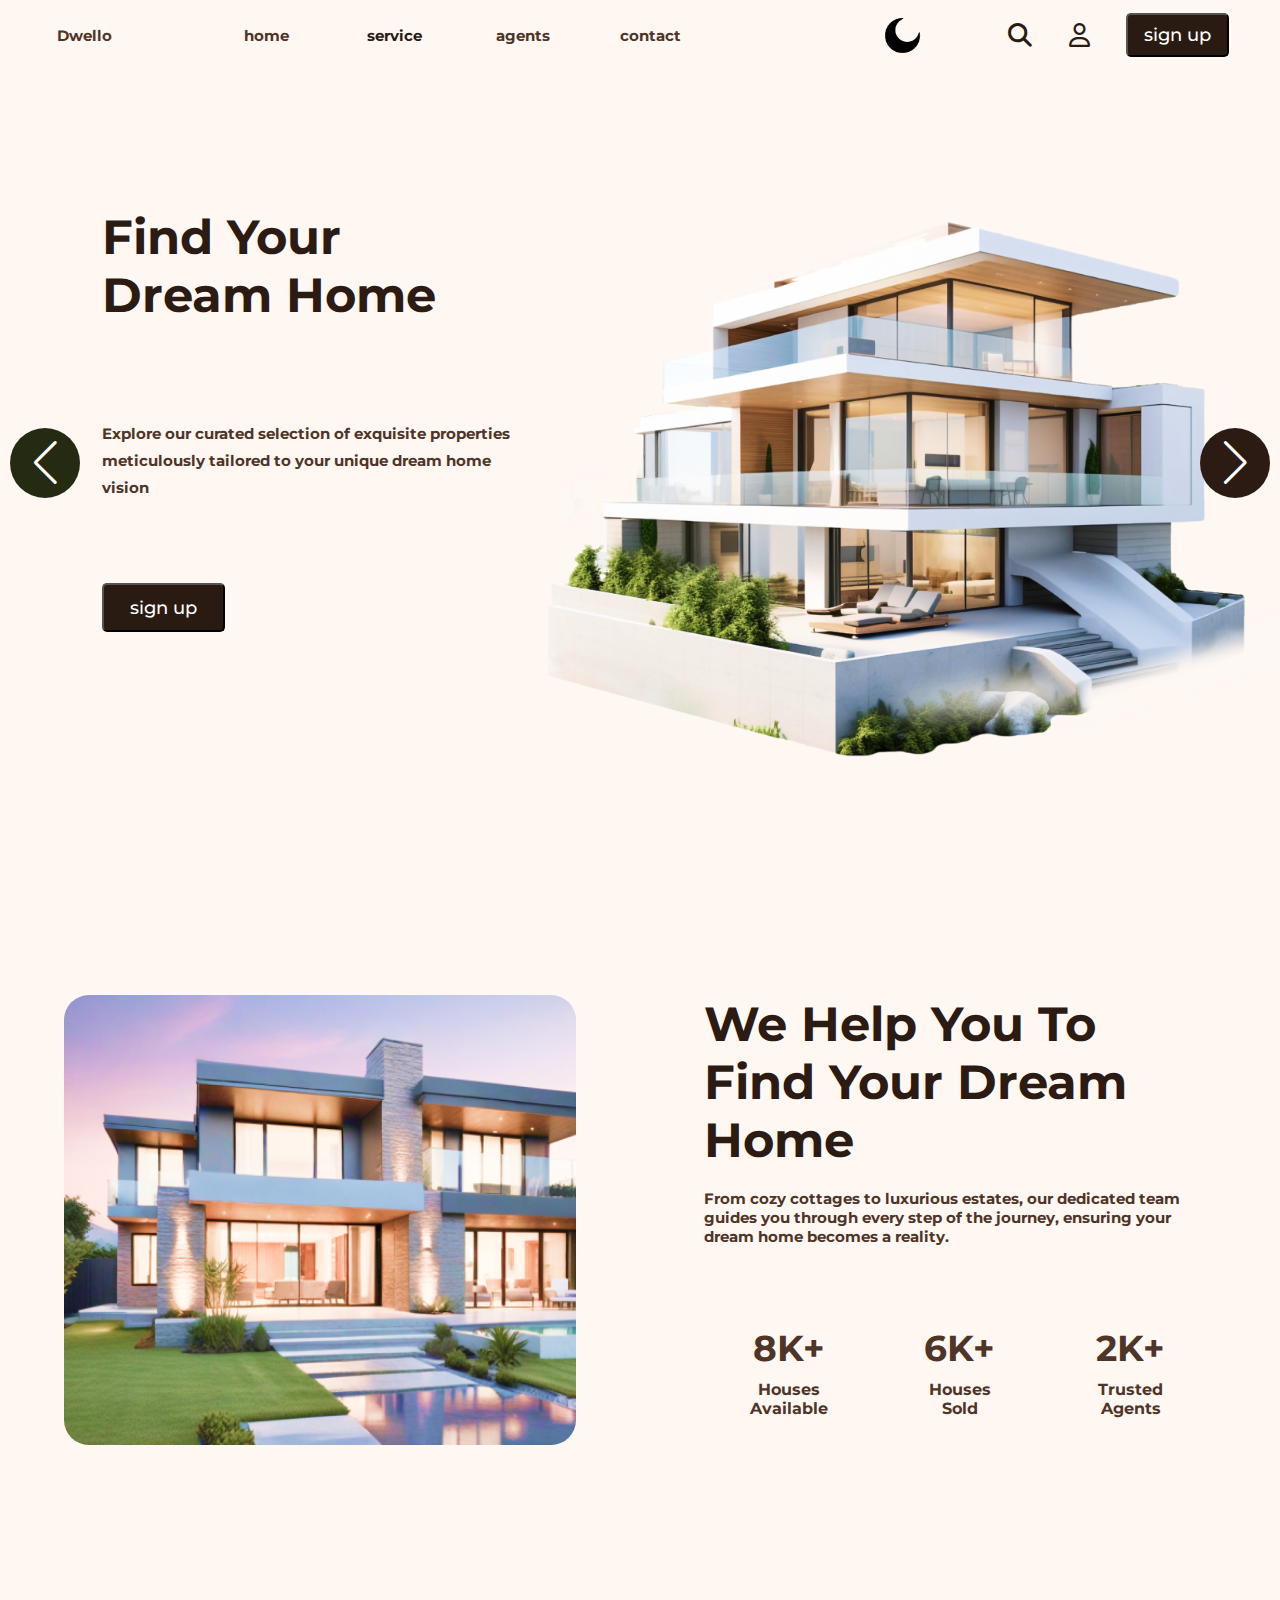
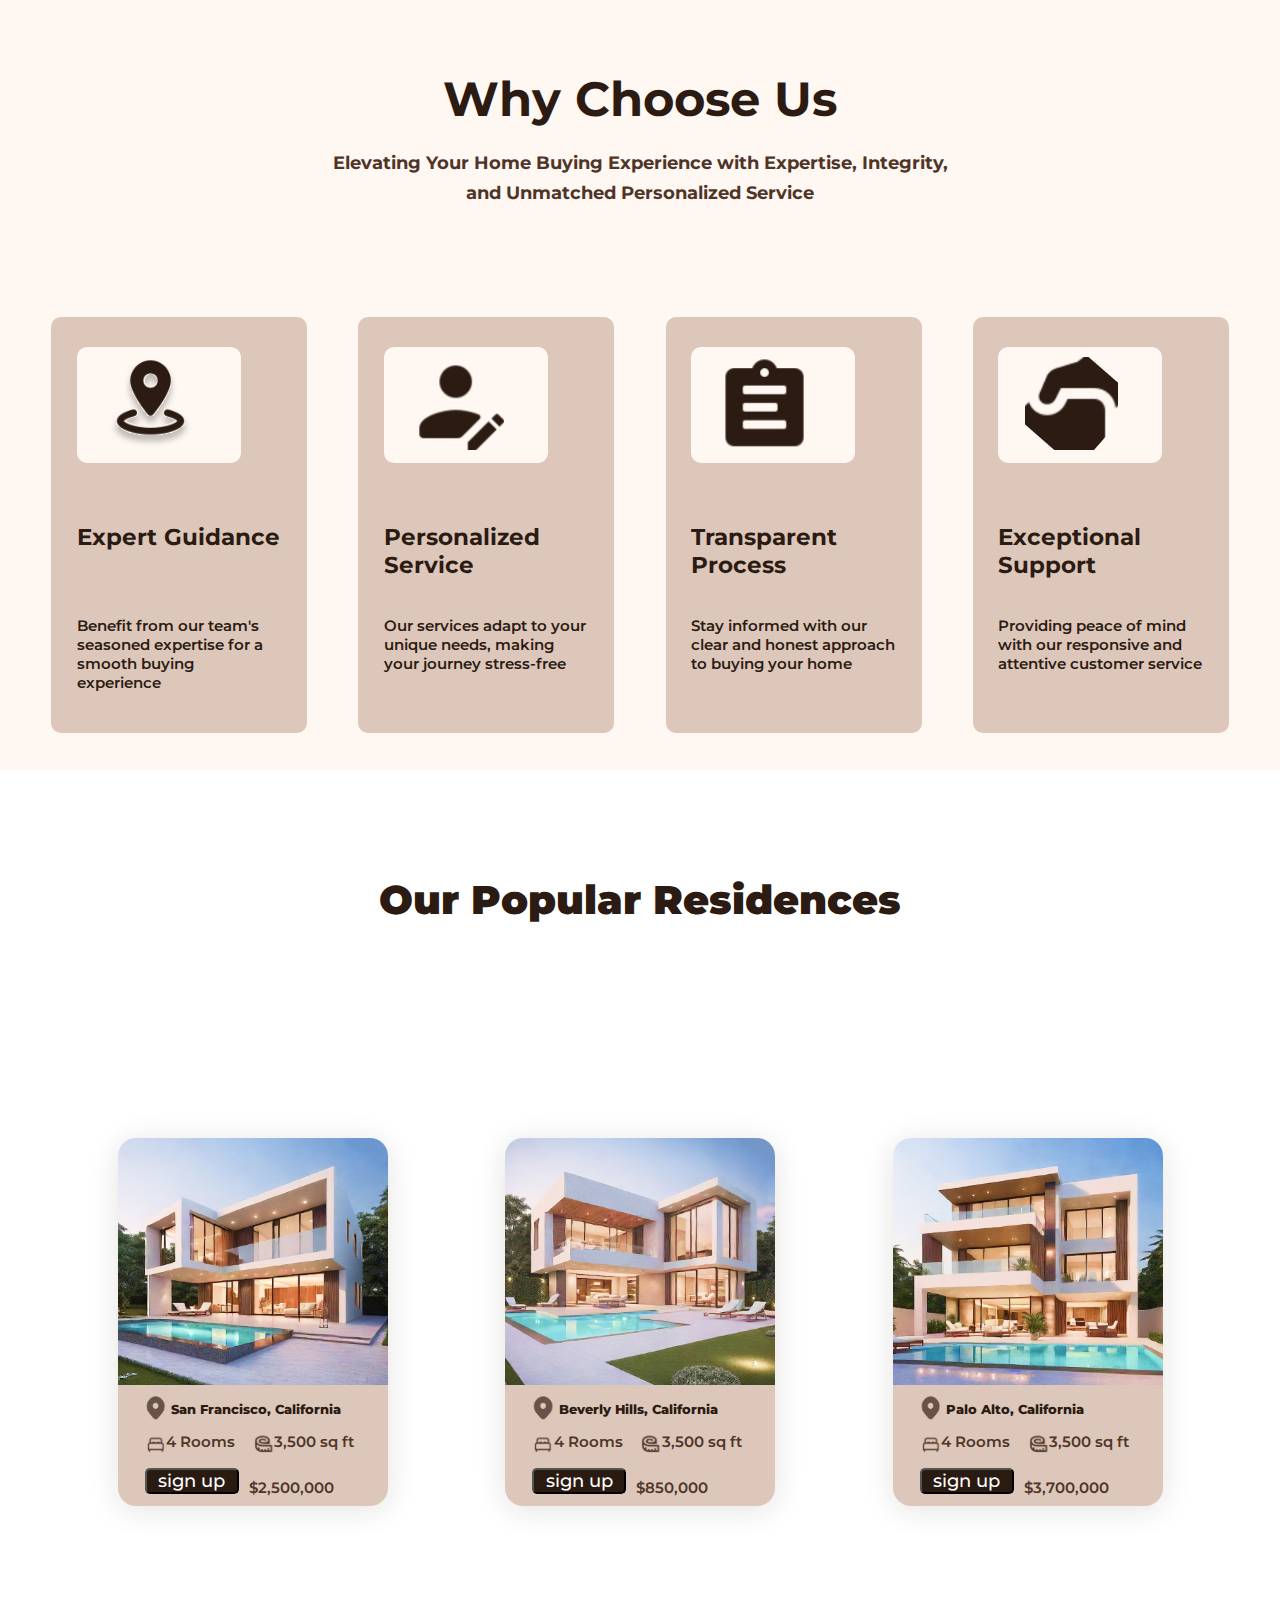
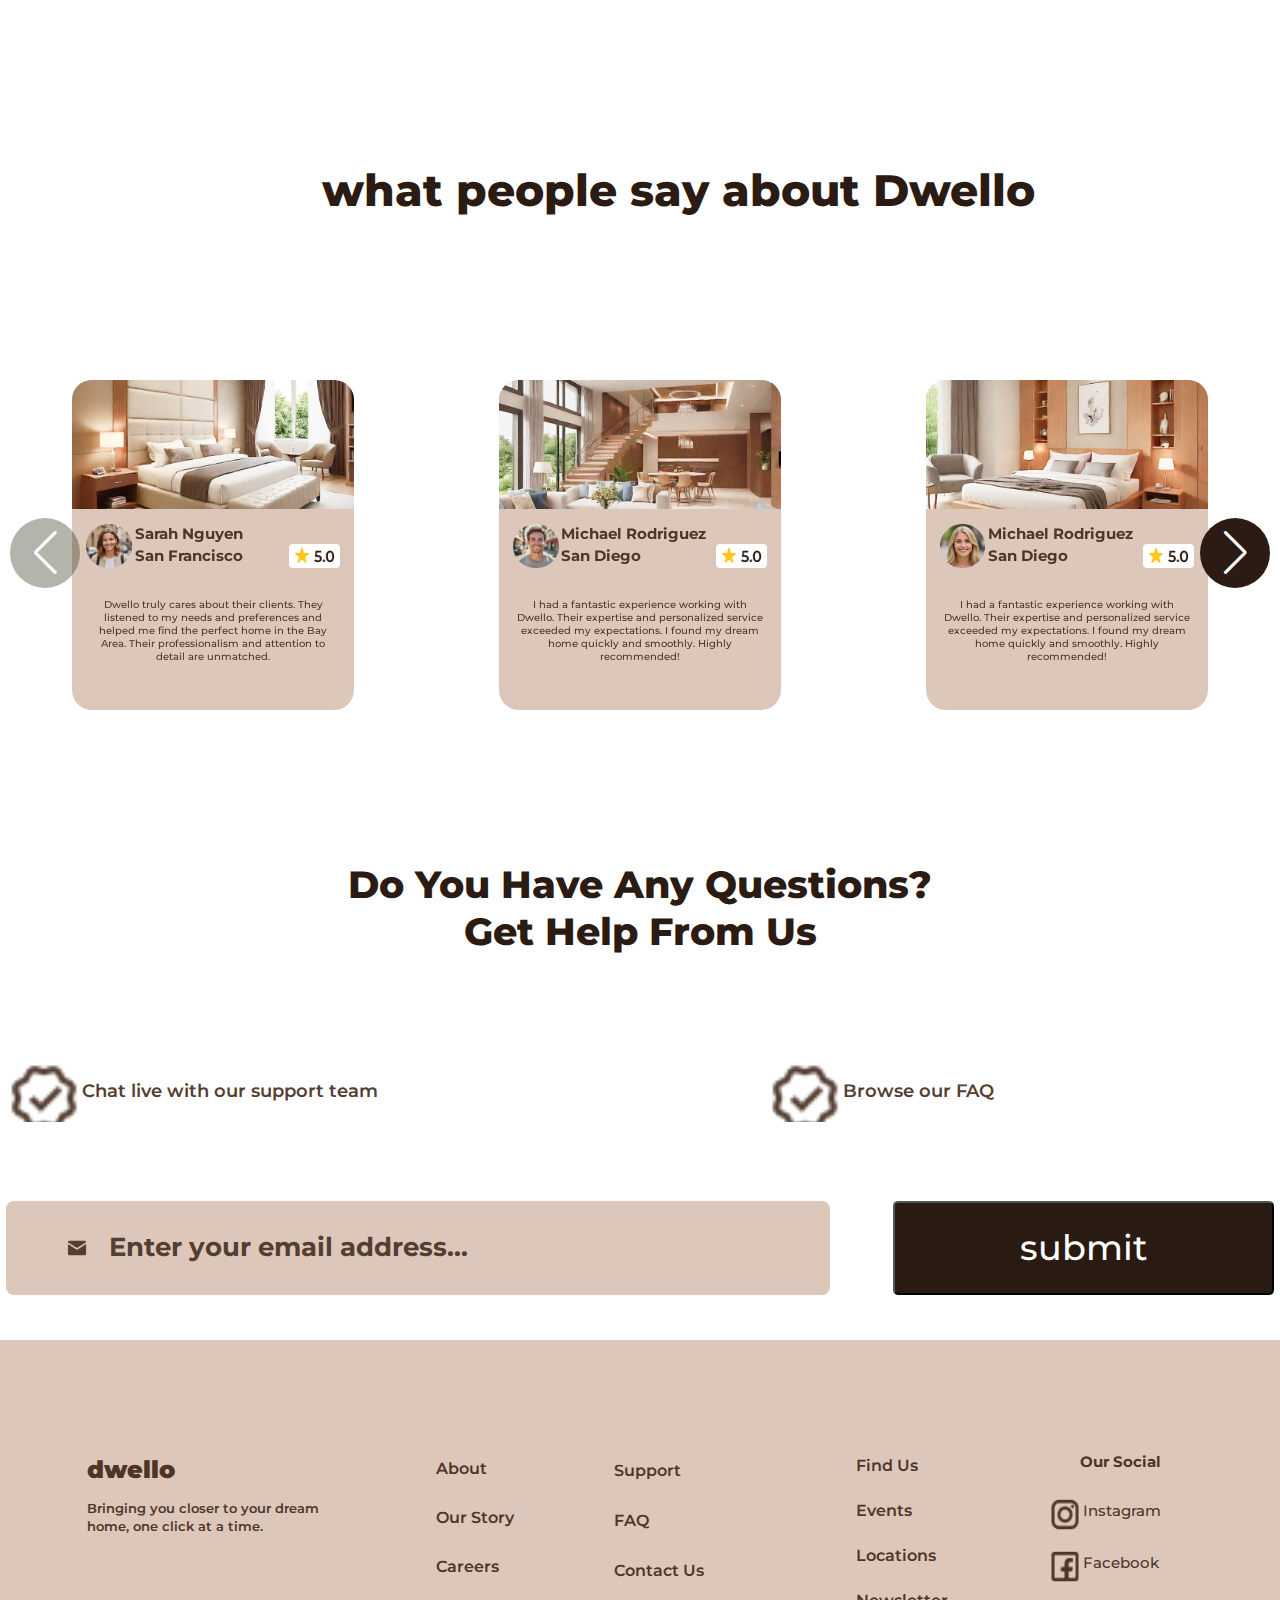
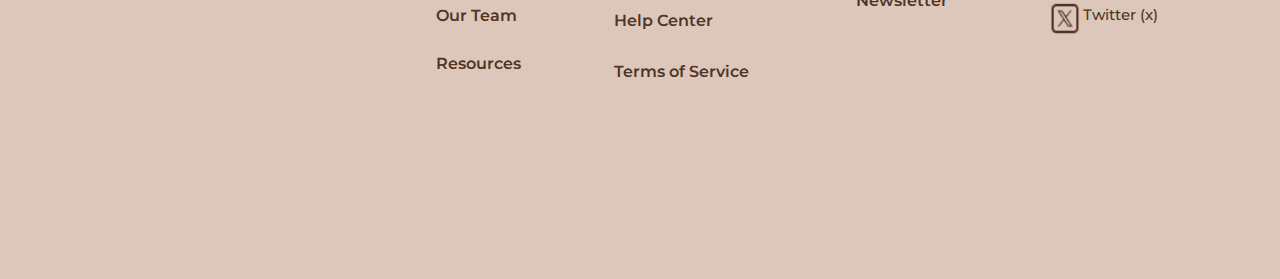
==== commit 32001967: "home" ====
--- a/index.html
+++ b/index.html
@@ -18,6 +18,7 @@
     <link rel="stylesheet" href="https://cdnjs.cloudflare.com/ajax/libs/font-awesome/6.5.1/css/all.min.css"
     integrity="sha512-DTOQO9RWCH3ppGqcWaEA1BIZOC6xxalwEsw9c2QQeAIftl+Vegovlnee1c9QX4TctnWMn13TZye+giMm8e2LwA=="
     crossorigin="anonymous" referrerpolicy="no-referrer" />
+    <link rel="stylesheet" href="https://cdnjs.cloudflare.com/ajax/libs/font-awesome/6.6.0/css/all.min.css">
 </head>
 <style>
     .swiper-button-next {
@@ -146,6 +147,18 @@
 
     .dark .cart{
         background-color: var(--darkerBrown);
+    }
+
+    .dark .nav_logo{
+        background-color: var(--dark);
+    }
+
+    .dark .nav_logo p{
+        color: var(--light);
+    }
+
+    .dark .sun{
+        background-color: var(--dark);
     }
    
   
@@ -173,12 +186,41 @@
 
 <body>
 
-    <div class="sidebar"></div>
+    <div class="menu-btn">
+        <i class="fa-solid fa-bars fa-xl" style="color: #2a1b12;"></i>
+    </div>
+    
+    <div class="side-bar">
+        <div class="close-btn">
+            <i class="fas fa-times   fa-2xl " style="color: #2a1b12;"></i>
+        </div>
+        <div class="menu">
+            <div class="item"><a href="#"><i class="fa-solid fa-house fa-2xl" style="color: #2a1b12;"></i>Home</a></div>
+            <div class="item"><a class="sub-btn"><i class="fa-solid fa-table fa-2xl" style="color: #2a1b12;"></i>services<i class="fas fa-angle-right dropdown"></i> </a>
+              <div class="sub-menu">
+                <a href="product.html" class="sub-item">Buy</a>
+                <a href="product.html" class="sub-item">Sell</a>
+                <a href="product.html" class="sub-item">Rent</a>
+              </div>
+            </div>
+            <div class="item"><a href="#"><i class="fas fa-th  fa-2xl " style="color: #2a1b12;"></i>Forms</a></div>
+            <div class="item">
+                <a class="sub-btn"><i class="fas fa-cogs  fa-2xl"  style="color: #2a1b12;"></i>Settings<i class="fas fa-angle-right dropdown"></i></a>
+                <div class="sub-menu">
+                    <a href="#" class="sub-item">sub item 01</a>
+                    <a href="#" class="sub-item">sub item 02</a>
+                  </div>
+            </div>
+            <div class="item"><a href="#"><i class="fas fa-info-circle  fa-2xl" style="color: #2a1b12;" ></i>About</a></div>
+            <div class="item"><a href="#"><i class="fa-solid fa-person-chalkboard fa-2xl" style="color: #2a1b12;"></i>agents</a></div>
+            <div class="item"><a href="#"><i class="fa-solid fa-phone fa-2xl" style="color: #2a1b12;"></i>contact</a></div>
+        </div>
+    </div>
+
+   
     <nav >
 
-        <div class="menu">
-            <i class="fa-solid fa-bars fa-2xl" style="color: #2b1b12;"></i>
-        </div>
+       
         <div class="nav_logo">
             <p>Dwello</p>
         </div>
@@ -187,7 +229,7 @@
                 <p>home</p>
             </div>
             <div class="nav_catagory">
-                <p>service</p>
+                <p><a href="product.html"> service </a></p>
             </div>
             <div class="nav_catagory">
                 <p>agents</p>
@@ -207,10 +249,10 @@
         <div class="nav_icons">
            
             <div class="search">
-                <img src="Vector.png" alt="a" height="100%" width="100%">
+                <i class="fa-solid fa-magnifying-glass fa-xl" style="color: #2a1b12;"></i>
             </div>
             <div class="profile">
-                <img src="user.png" alt="a" height="100%" width="100%">
+                <i class="fa-regular fa-user fa-xl" style="color: #2a1b12;"></i>
             </div>
             <div class="sign_up">
                 <a href="signUp.html"><button>sign up</button></a>
@@ -1289,40 +1331,40 @@
                 <p>dwello</p>
             </div>
             <div class="footer1_text">
-                <span>Bringing you closer to your dream home, one click at a time.</span>
+                <li style="list-style: none;"><span>Bringing you closer to your dream home, one click at a time.</span></li>
             </div>
         </div>
         <div class="footer2">
             <ul>
                 <li>About</li>
 
-                <li> Our Story</li>
-                <li>Careers</li>
-                <li>Our Team</li>
-                <li> Resources</li>
+                <li><span> Our Story</span></li>
+                <li><span>Careers</span></li>
+                <li><span>Our Team</span></li>
+                <li><span> Resources</span></li>
 
             </ul>
         </div>
         <div class="footer3">
             <ul>
-                <li>Support</li>
-                <li>FAQ</li>
-                <li>Contact Us</li>
-                <li>Help Center</li>
-                <li>Terms of Service</li></li>
+                <li><span>Support</span></li>
+                <li><span>FAQ</span></li>
+                <li><span>Contact Us</span></li>
+                <li><span>Help Center</span></li>
+                <li><span>Terms of Service</span></li></li>
             </ul>
         </div>
         <div class="footer4">
             <ul>
-                <li>Find Us</li>
-                <li>Events</li>
-                <li>Locations</li>
-                <li>Newsletter</li>
+                <li><span>Find Us</span></li>
+                <li><span>Events</span></li>
+                <li><span>Locations</span></li>
+                <li><span>Newsletter</span></li>
             </ul>
         </div>
         <div class="footer5">
             <div class="footer5_heading">
-                <p>Our Social</p>
+                <p><span>Our Social</span></p>
             </div>
             
                 <div class="social_media">
@@ -1330,7 +1372,7 @@
                         <img src="instagram.png" alt="a" height="100%" width="100%">
                     </div>
                     <div class="social_text">
-                        <p>Instagram</p>
+                        <p><span>Instagram</span></p>
                     </div>
                 </div>
                 <div class="social_media">
@@ -1338,7 +1380,7 @@
                         <img src="facebook.png" alt="aa"  height="100%" width="100%">
                     </div>
                     <div class="social_text">
-                        <p>Facebook</p>
+                        <p><span>Facebook</span></p>
                     </div>
                 </div>
                 <div class="social_media">
@@ -1346,7 +1388,7 @@
                         <img src="twitterx.png" alt="aa"  height="100%" width="100%">
                     </div>
                     <div class="social_text">
-                        <p>Twitter (x)</p>
+                        <p><span>Twitter (x)</span></p>
                     </div>
                 </div>
             </div>
@@ -1384,14 +1426,35 @@
         // $(this).css("background-color","red")
      })
 
-     $(".menu").click(function(){
-        $(this).toggleClass('sidebar')
-     })
 
 
     })
 </script>
 
+<script type="text/javascript">
+    $(document).ready(function(){
+       //j query for toggle sub menus
+       $('.sub-btn').click(function(){
+           $(this).next('.sub-menu').slideToggle();
+           $(this).find('.dropdown').toggleClass('rotate');
+       })
+
+       //j query for expand and collesp the sidebar
+
+       $('.menu-btn').click(function(){
+           $('.side-bar').fadeIn();
+           $('.menu-btn').css("visiility","hidden");
+         
+       })
+
+       $('.close-btn').click(function(){
+           $('.side-bar').fadeOut();
+           $('.menu-btn').css("visiility","visible");
+       })
+    })
+   </script>
+
+
 
 </body>
 
--- a/style.css
+++ b/style.css
@@ -7,18 +7,96 @@
 
 }
 
-.sidebar{
-    height: 610px;
-    width: 250px;
-    border: 1px solid black;
-    color: #543E32;
+
+.side-bar{
+    background: rgb(212, 184, 166);
+    /* background-color: transparent; */
+    backdrop-filter: blur(15px);
+    width: 290px;
+    height: 100vh;
     position: fixed;
-    z-index: 777;
-    background-color: #bb8c72;
-    top: 70px;
+    top: 0;
+    /* left: -100%; */
     display: none;
-    left: 0px;
-}
+    overflow-y: auto;
+    transition: 0.6 ease;
+    z-index: 999;
+}
+
+.side-bar .active{
+    /* left: 0; */
+    /* display: none; */
+}
+
+.side-bar .menu{
+    width: 100%;
+    margin-top: 80px;
+}
+
+
+.side-bar .menu .item{
+    position: relative;
+    cursor: pointer;
+}
+
+.side-bar .menu .item a{
+    color: #2B1B12;
+    font-size: 20px;
+    font-size: 16px;
+    text-decoration: none;
+    display: block;
+    padding: 5px 30px;
+    line-height: 60px;
+}
+
+.side-bar .menu .item a:hover{
+    background: rgba(105, 83, 70, 1);
+    transition: 0.3s ease;
+}
+
+
+
+.side-bar .menu .item i{
+    margin-right: 15px;
+}
+
+.side-bar .menu .item a .dropdown{
+    position: absolute;
+    right: 0;
+    margin: 20px;
+    transition: 0.3s ease;
+}
+
+.side-bar .menu .item .sub-menu{
+    /* background:  rgba(42, 27, 18, 1); */
+    display: none;
+}
+
+.side-bar .menu .item .sub-menu a{
+    padding-left: 80px;
+}
+
+.rotate{
+    transform: rotate(90deg);
+}
+
+.close-btn{
+    position: absolute;
+    color: #fff;
+    font-size: 20px;
+    right: 0;
+    margin: 25px;
+    cursor: pointer;
+}
+
+.menu-btn{
+    position: absolute;
+    color: #fff;
+    font-size: 20px;
+    margin: 25px;
+    cursor: pointer;
+}
+
 
 nav {
     width: 100%;
@@ -30,17 +108,15 @@
     background: #FEF7F2;
 }
 
-.menu{
+.menu-btn{
     display: none;
-    margin-top: 20px;
-    
 }
 
 
 .nav_logo {
-    height: 80%;
-    width: 10%;
-    border: 1px solid black;
+    height: 50px;
+    width: 100px;
+    /* border: 1px solid black; */
     font-family: "Montserrat", sans-serif;
     font-optical-sizing: auto;
     font-weight: weight;
@@ -56,7 +132,7 @@
 .nav_catagories {
     height: 80%;
     width: 40%;
-    border: 1px solid black;
+    /* border: 1px solid black; */
     display: flex;
     justify-content: space-around;
     align-items: center;
@@ -65,7 +141,7 @@
 .nav_icons {
     height: 80%;
     width: 20%;
-    border: 1px solid black;
+    /* border: 1px solid black; */
     display: flex;
     justify-content: space-around;
     align-items: center;
@@ -93,6 +169,16 @@
 .nav_catagory:hover {
     background-color: #2B1B12;
     color: #DDC7BB;
+}
+
+.nav_catagory:hover a{
+    /* background-color: #2B1B12; */
+    color: #DDC7BB;
+}
+
+a{
+    text-decoration: none;
+    color: rgba(42, 27, 18, 1);
 }
 
 .nav_catagory:hover > p{
@@ -108,6 +194,9 @@
     background-size: cover;
     cursor: pointer;
     /* background-color: aquamarine; */
+    position: relative;
+    left: 8%;
+    background-color: #FEF7F2;
 }
 
 .sun{
@@ -123,12 +212,18 @@
     height: 60%;
     width: 10%;
     /* border: 1px solid black; */
+    display: flex;
+    align-items: center;
+    justify-content: center;
 }
 
 .profile {
     height: 60%;
     width: 10%;
     /* border: 1px solid black; */
+    display: flex;
+    align-items: center;
+    justify-content: center;
 }
 
 .sign_up {
@@ -437,9 +532,15 @@
     justify-content: space-around;
     border-radius: 10px;
     background: #DDC7BB;
-
-}
-
+    cursor: pointer;
+    transition: all 0.6s ease;
+
+}
+
+
+.bottom_section_box:hover{
+    box-shadow: 0 4px 8px 0 rgba(0, 0, 0, 0.2), 0 6px 20px 0 rgba(0, 0, 0, 0.19);
+}
 
 .bottom_box_icons {
     height: 28%;
@@ -767,7 +868,12 @@
     background-color: #DDC7BB;
     border-radius: 20px;
     overflow: hidden;
-
+    transition: all 1s ease-in-out;
+    cursor: pointer;
+}
+
+.cart:hover{
+    transform: scale(1.1);
 }
 
 .swiper_image {
@@ -1117,6 +1223,16 @@
     font-size: 24px;
 }
 
+
+
+li{
+    cursor: pointer;
+}
+
+li span:hover{
+    border-bottom: 2px solid #2B1B12;
+}
+
 .footer1_text {
     width: 219px;
     height: 69px;
@@ -1206,7 +1322,12 @@
     justify-content: space-between;
     margin-top: 1%;
 }
-
+span{
+    cursor: pointer;
+}
+span:hover{
+    border-bottom: 2px solid #2B1B12;
+}
 .footer5_heading{
     width: 100%;
     height: 20%;
@@ -1344,6 +1465,8 @@
 .footer1_text span{
     font-size: 13px;
 }
+
+
 }
 
 @media screen and (max-width:900px){
@@ -1545,10 +1668,16 @@
         display: none;
     }
 
-    .menu{
+    .menu-btn{
         display: block;
     }
 
+    .nav_logo{
+        position: absolute;
+        right: 10%;
+        background-color: #FEF7F2;
+    }
+
     
 
 }
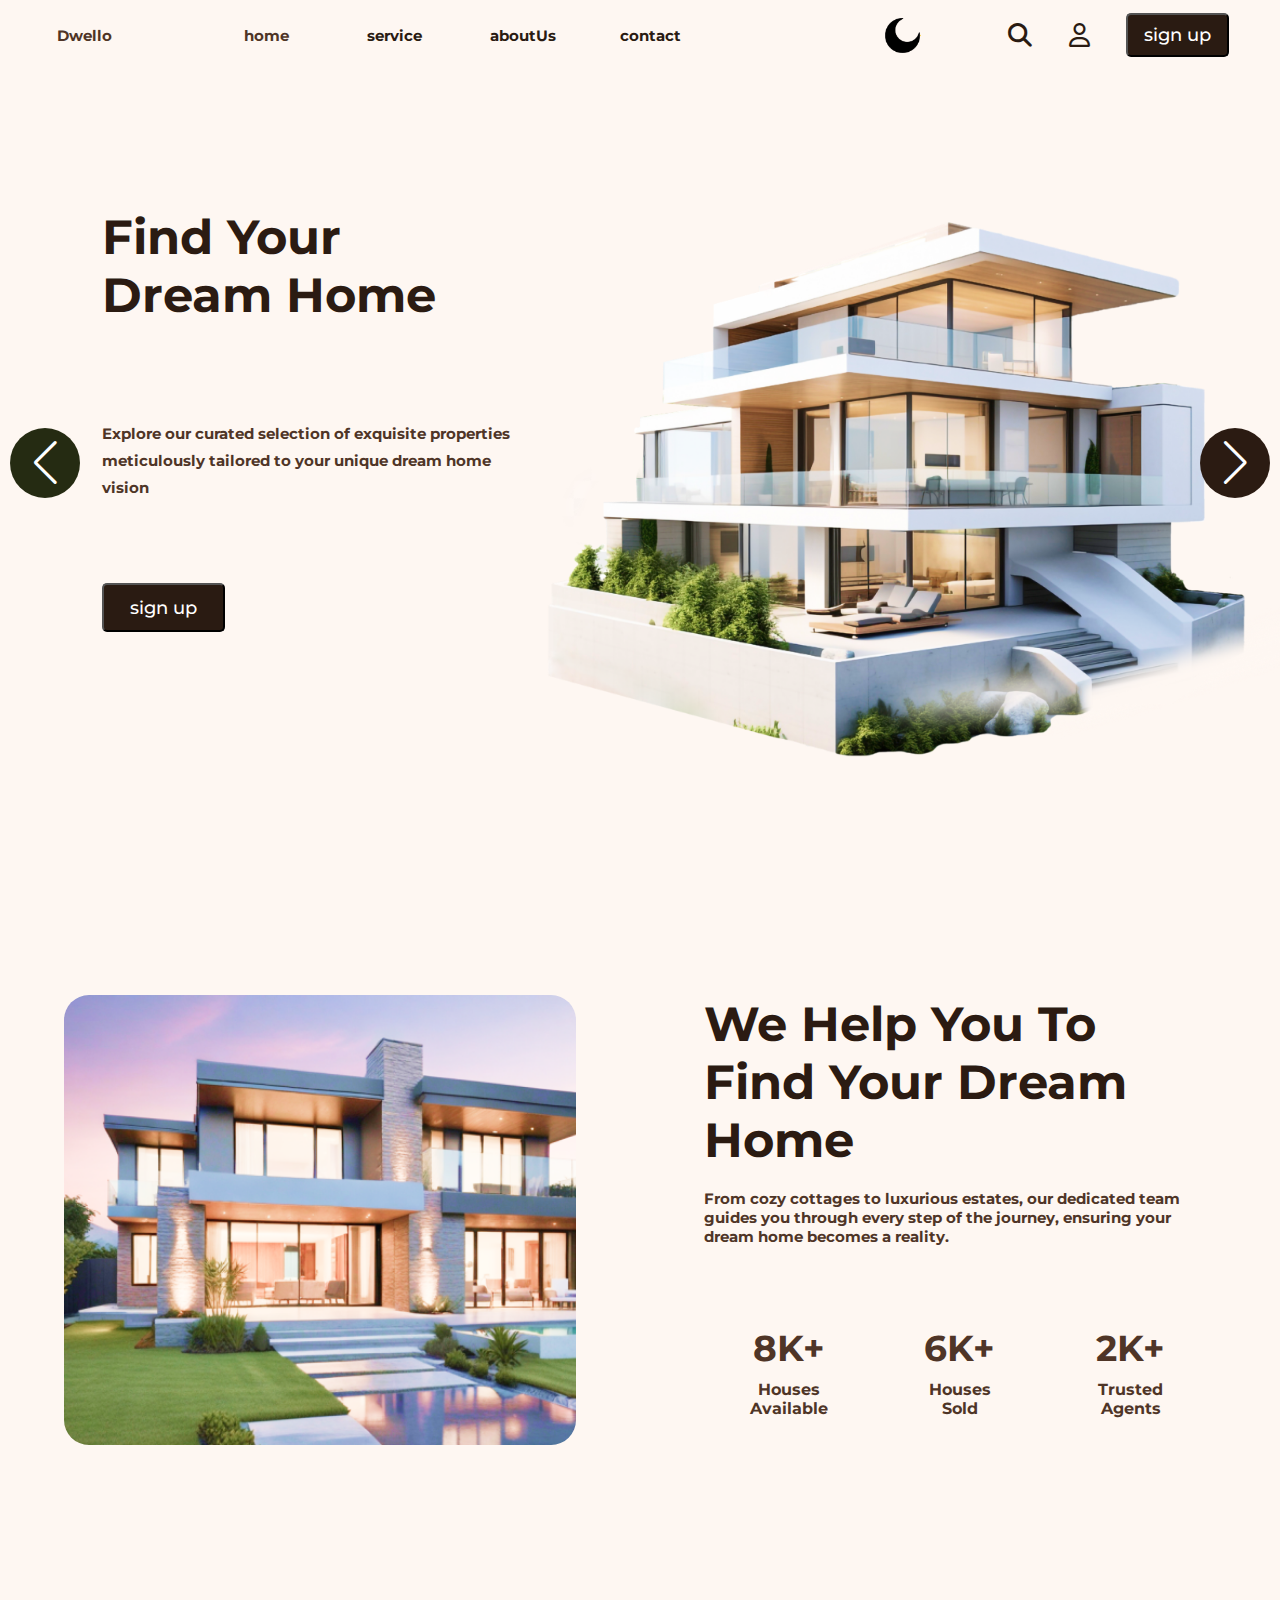
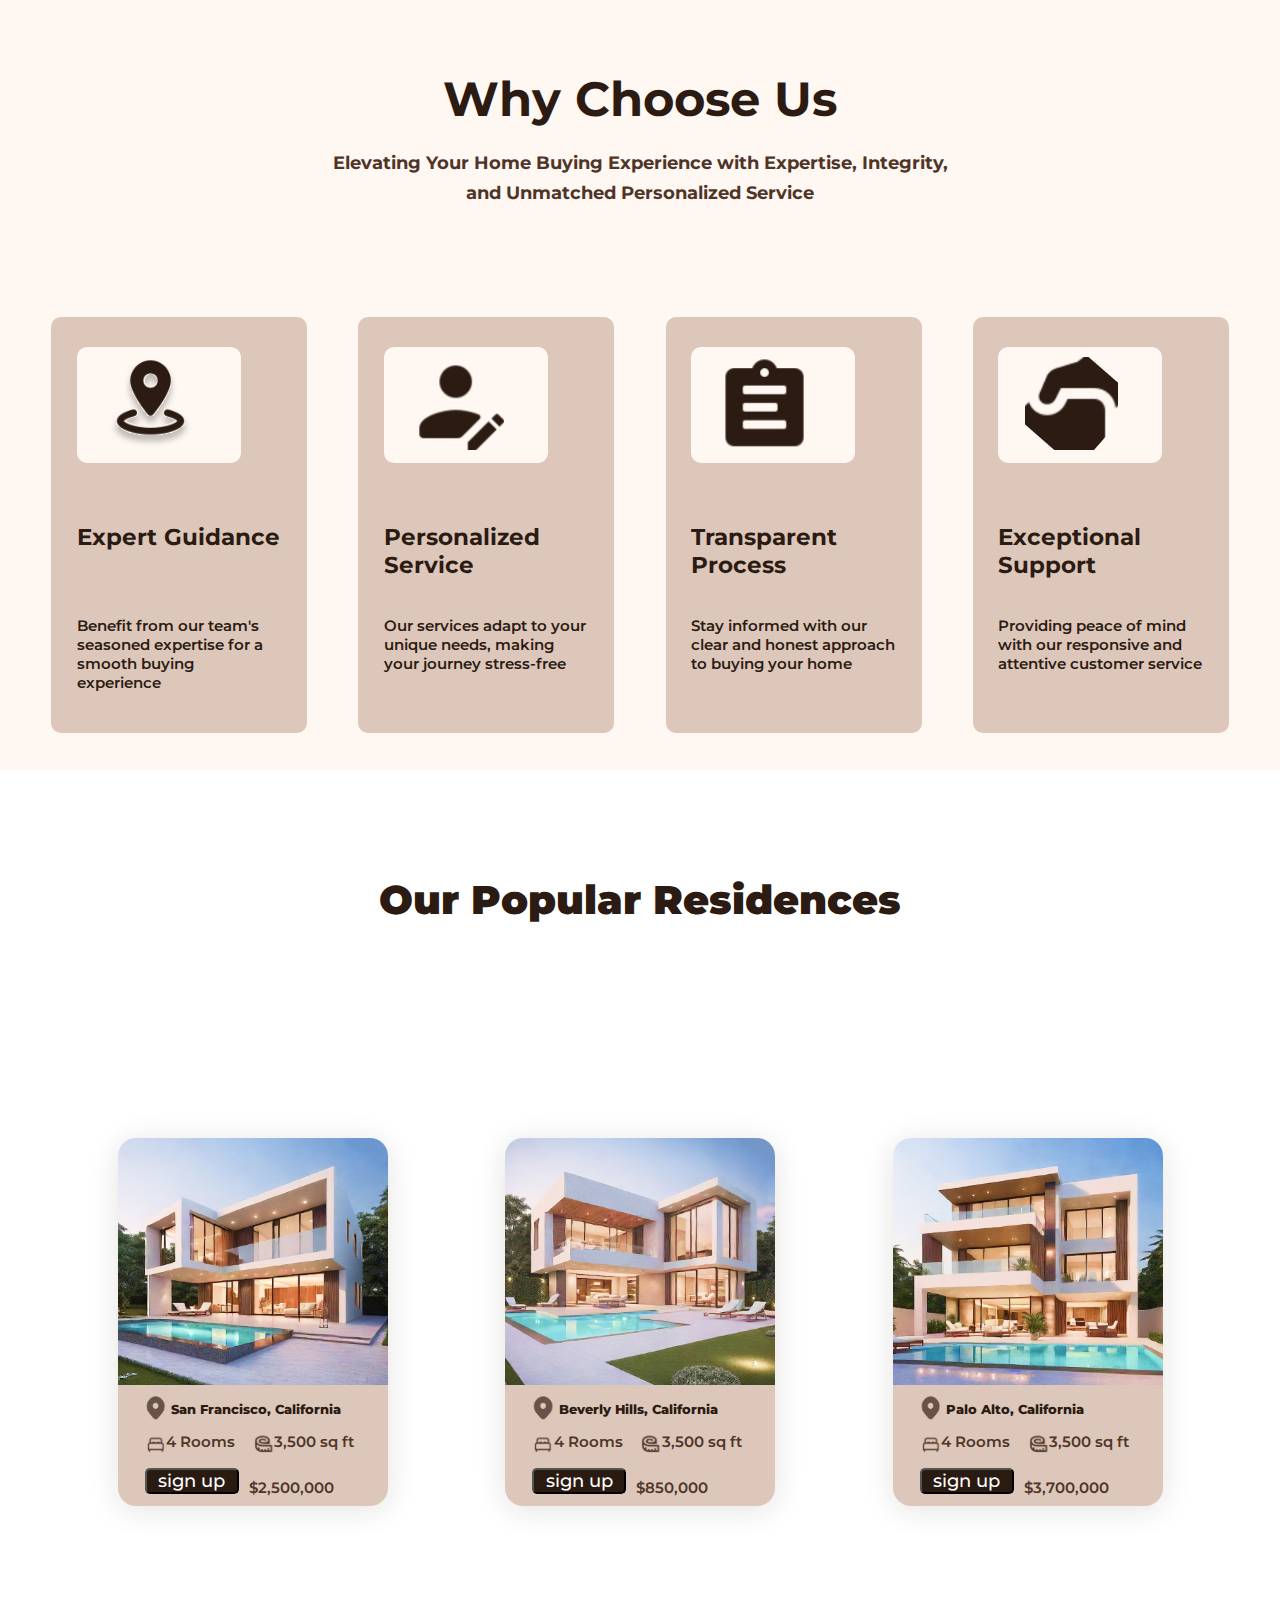
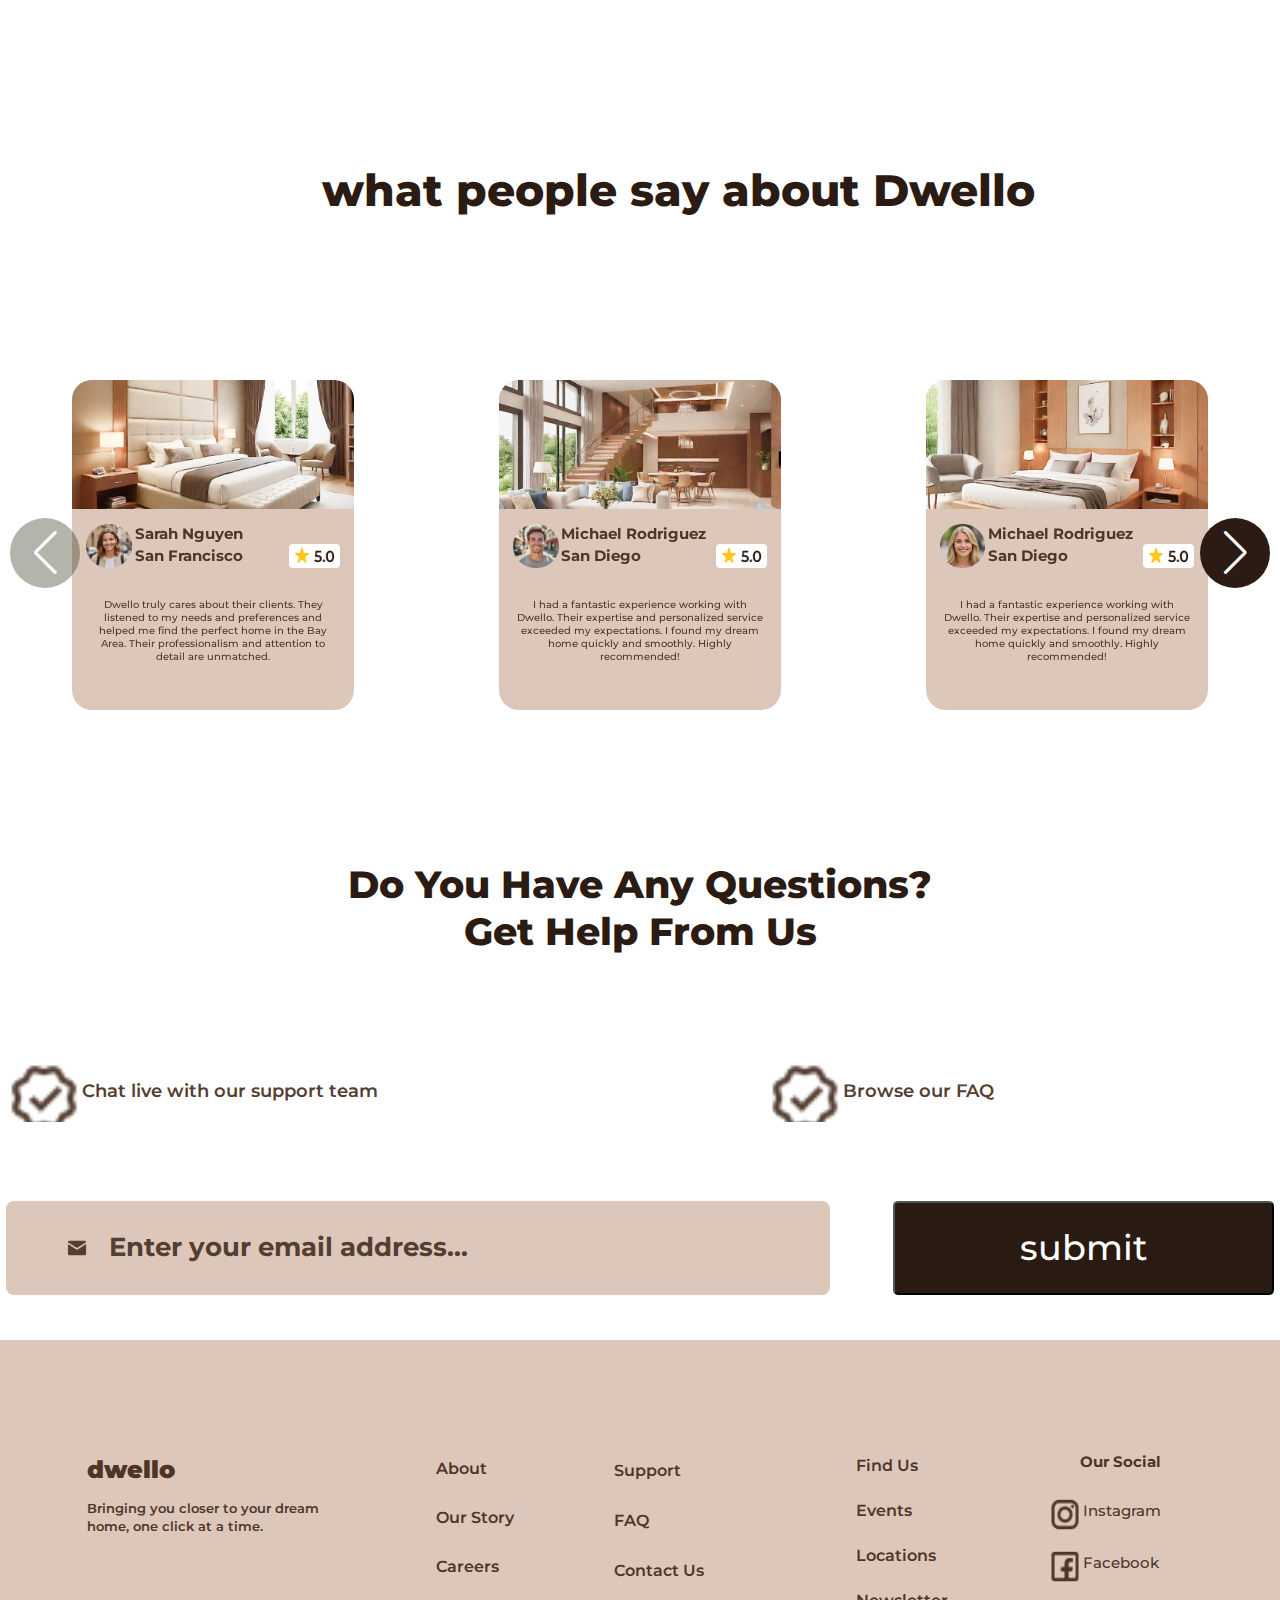
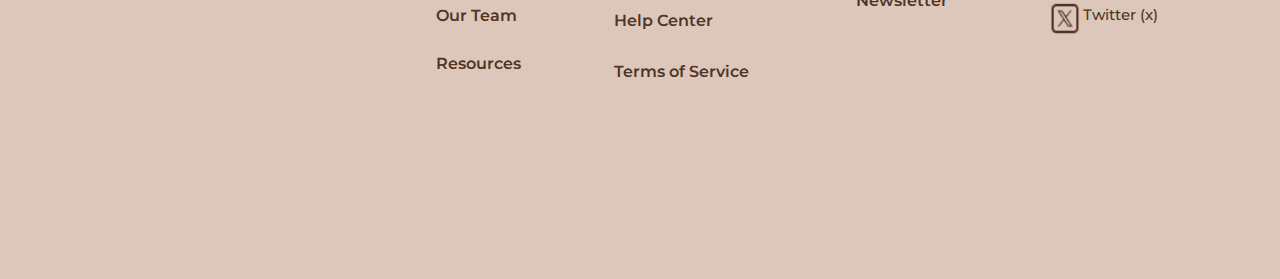
==== commit 74bad9cb: "home" ====
--- a/index.html
+++ b/index.html
@@ -73,6 +73,13 @@
 
     .dark .nav_catagory:hover{
         background-color: var(--light);
+        color: var(--darkerBrown);
+        
+    }
+
+    .dark .nav_catagory:hover a{
+        background-color: var(--light);
+        color: var(--darkerBrown);
         
     }
 
@@ -159,6 +166,18 @@
 
     .dark .sun{
         background-color: var(--dark);
+    }
+
+    .dark a{
+        color: var(--light);
+    }
+
+    .dark .fa-magnifying-glass:before{
+        color: var(--light);
+    }
+
+    .dark .fa-user:before{
+        color: var(--light);
     }
    
   
@@ -229,13 +248,13 @@
                 <p>home</p>
             </div>
             <div class="nav_catagory">
-                <p><a href="product.html"> service </a></p>
+                <p><a href="product.html" target="_blank"> service </a></p>
             </div>
             <div class="nav_catagory">
-                <p>agents</p>
+                <p><a href="aboutUs.html" target="_blank">aboutUs</a></p>
             </div>
             <div class="nav_catagory">
-                <p>contact</p>
+                <p><a href="form.html" target="_blank">contact</a></p>
             </div>
         </div>
 
--- a/style.css
+++ b/style.css
@@ -168,12 +168,12 @@
 
 .nav_catagory:hover {
     background-color: #2B1B12;
-    color: #DDC7BB;
+    color: #ffffff;
 }
 
 .nav_catagory:hover a{
     /* background-color: #2B1B12; */
-    color: #DDC7BB;
+    color: #fff9f9;
 }
 
 a{
@@ -872,9 +872,7 @@
     cursor: pointer;
 }
 
-.cart:hover{
-    transform: scale(1.1);
-}
+
 
 .swiper_image {
     height: 39%;
@@ -1678,11 +1676,92 @@
         background-color: #FEF7F2;
     }
 
+    footer{
+        flex-direction: column;
+        height: auto;
+        width: 100%;
+        aspect-ratio: 10/1;
+    }
+
+
+    /* .footer1 p {
+        font-size: 13px;
+    } */
+    .footer2 ul li {
+        font-size: 13px;
+    }
+
+    .footer1_text {
+        width: 100%;
+        height: 150px;
+        margin-top: 10px;
+        /* border: 1px solid black; */
+        margin-bottom: 100px;
+
+    }
+
+    .footer1_text span {
+        font-size: 8px;
+    }
+
+    .footer1{
+        display: flex;
+        width: 100%;
+        /* border: 1px solid black; */
+        align-items: center;
+        justify-content: center;
+        background-color: #8621f8;
+       
+    }
+    .footer2{
+        display: flex;
+        width: 100%;
+        /* border: 1px solid black; */
+        align-items: center;
+        justify-content: center;
+    }
+
+    .footer3{
+        display: flex;
+        width: 100%;
+        /* border: 1px solid black; */
+        align-items: center;
+        justify-content: center;
+    }
+
+    .footer4{
+        display: flex;
+        width: 100%;
+        /* border: 1px solid black; */
+        align-items: center;
+        justify-content: center;
+    }
+    .footer5{
+        display: flex;
+        width: 100%;
+        /* border: 1px solid black; */
+        align-items: center;
+        justify-content: center;
+        flex-direction: column;
+        justify-content: space-between;
+    }
+
+    .social_icon{
+        width: 13%;
+    }
+
+    .social_media {
+        align-items: center;
+        justify-content: center;
+        /* border: 1px solid black; */
+    }
     
 
-}
-
-
-
-
-
+    
+
+}
+
+
+
+
+
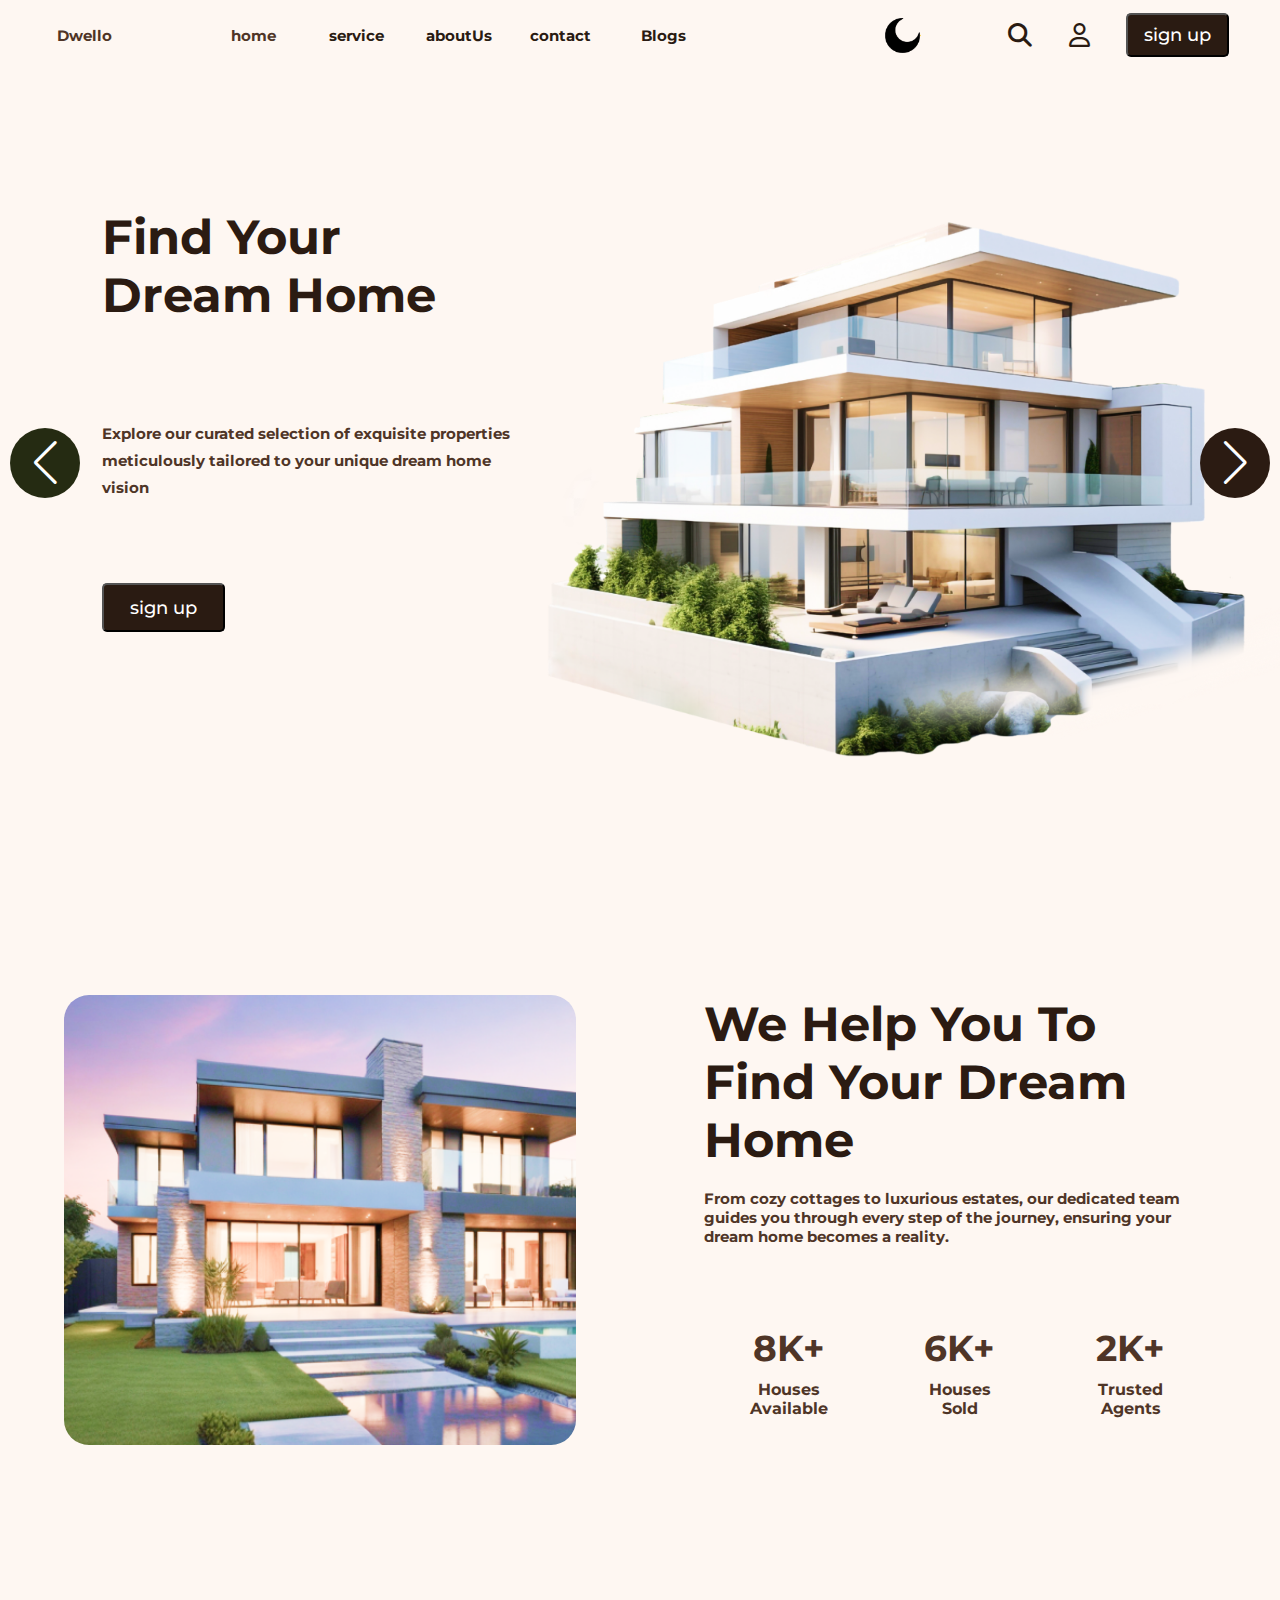
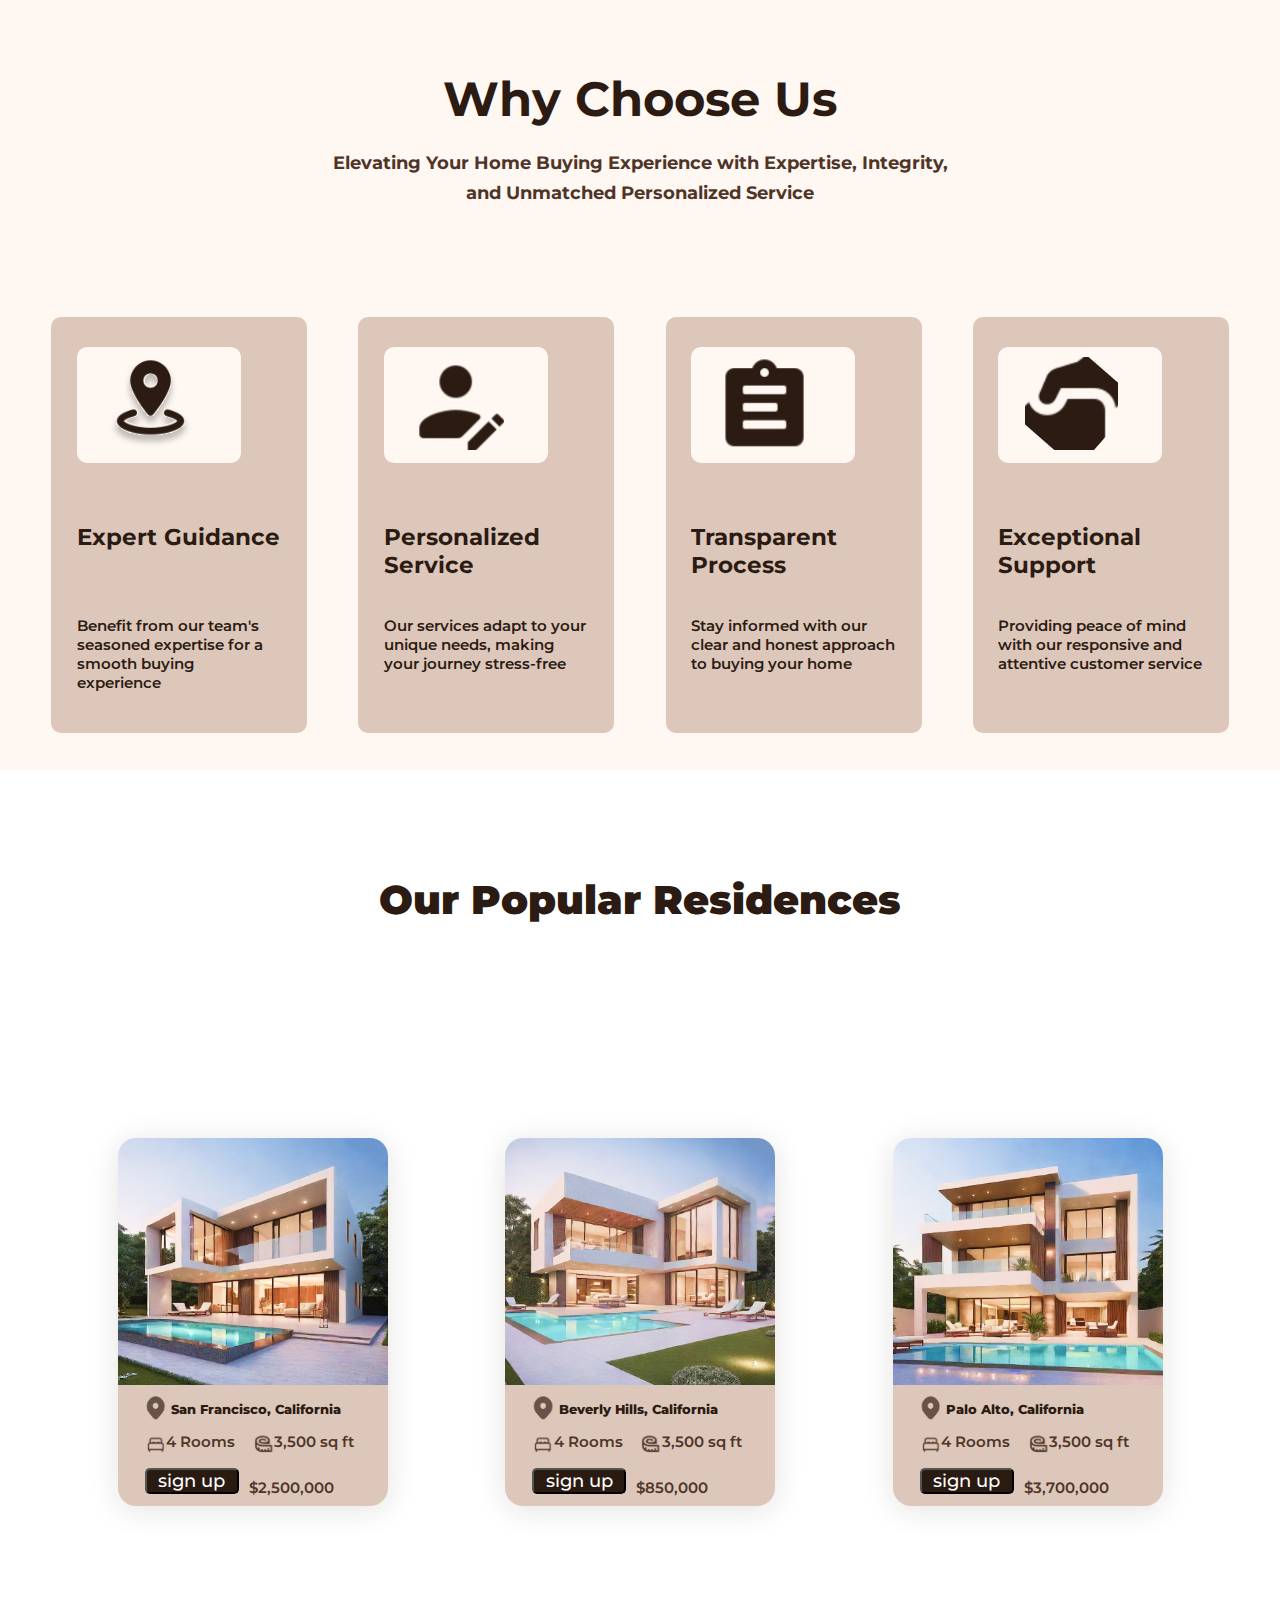
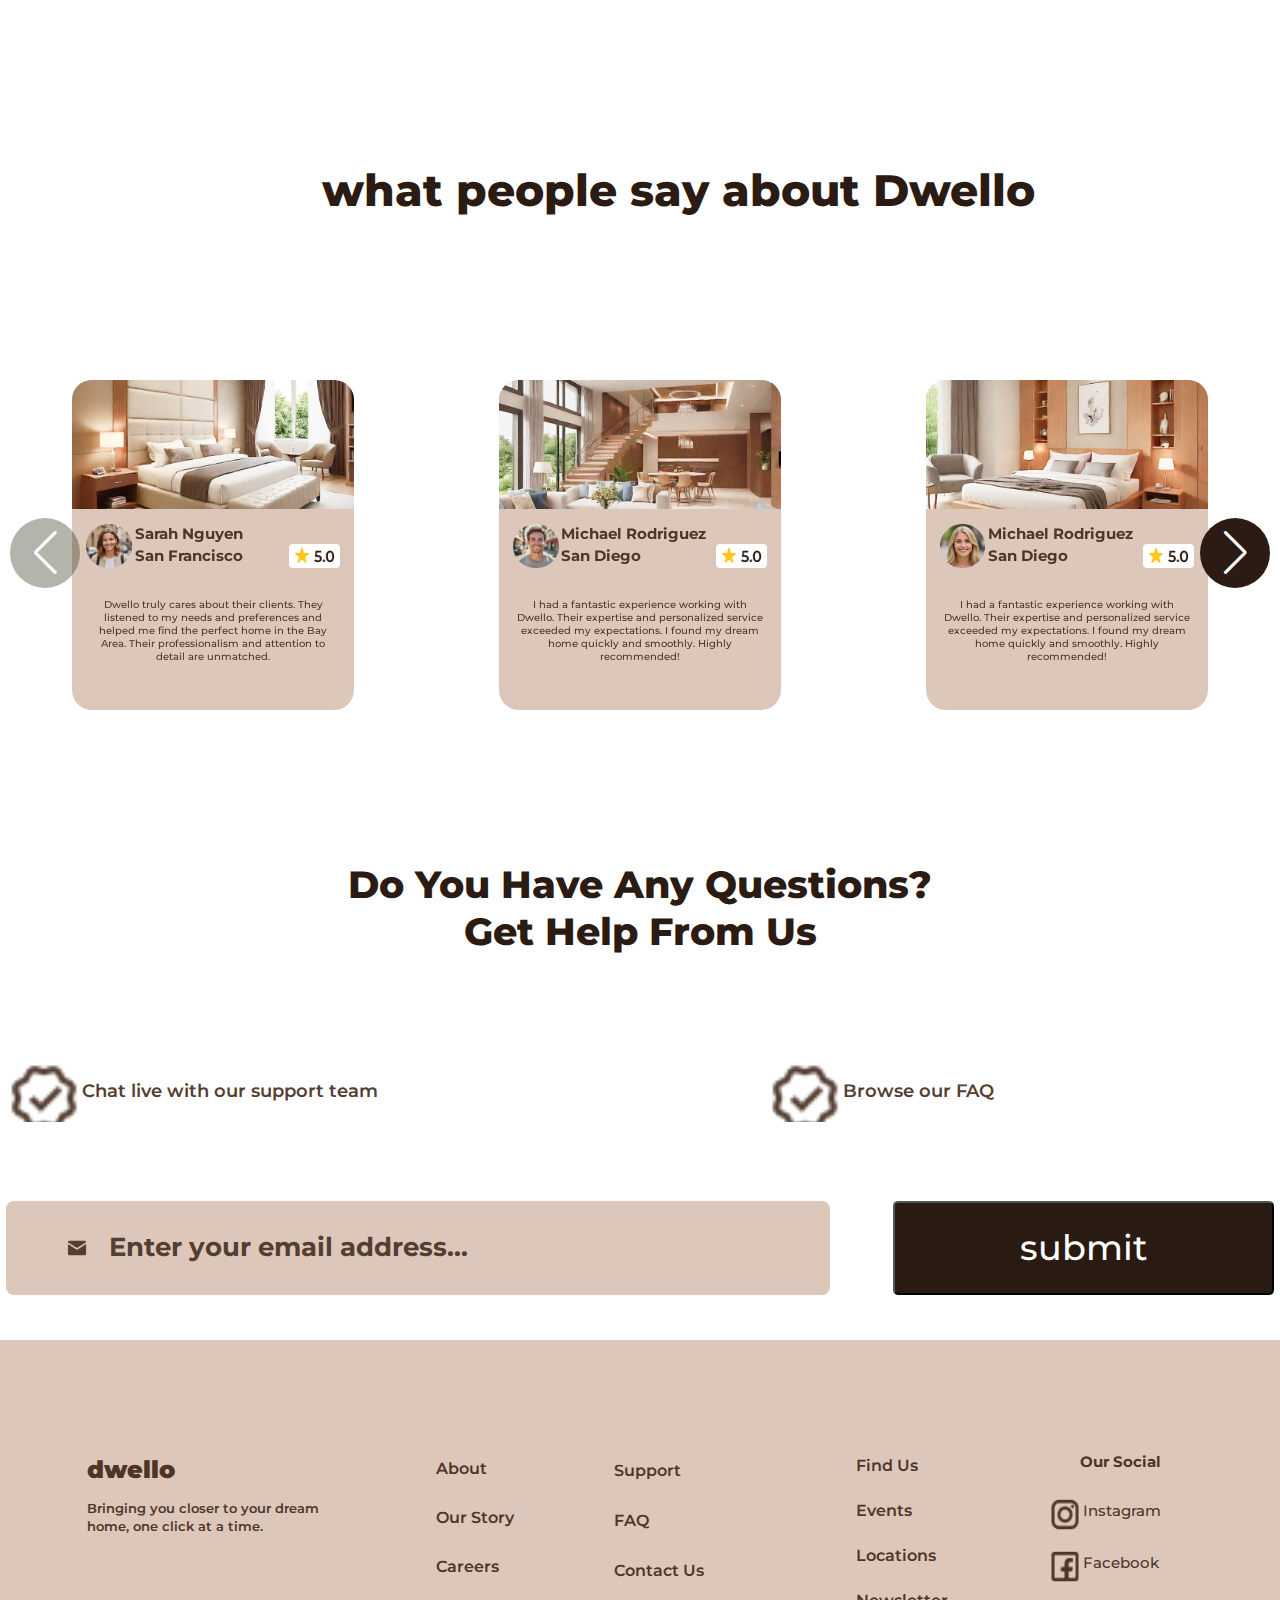
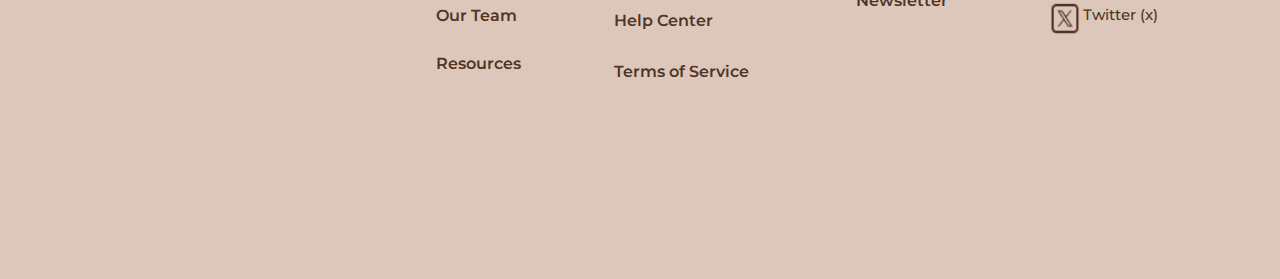
==== commit f96f5eab: "home" ====
--- a/index.html
+++ b/index.html
@@ -255,6 +255,9 @@
             </div>
             <div class="nav_catagory">
                 <p><a href="form.html" target="_blank">contact</a></p>
+            </div>
+            <div class="nav_catagory">
+                <p><a href="blog.html" target="_blank">Blogs</a></p>
             </div>
         </div>
 
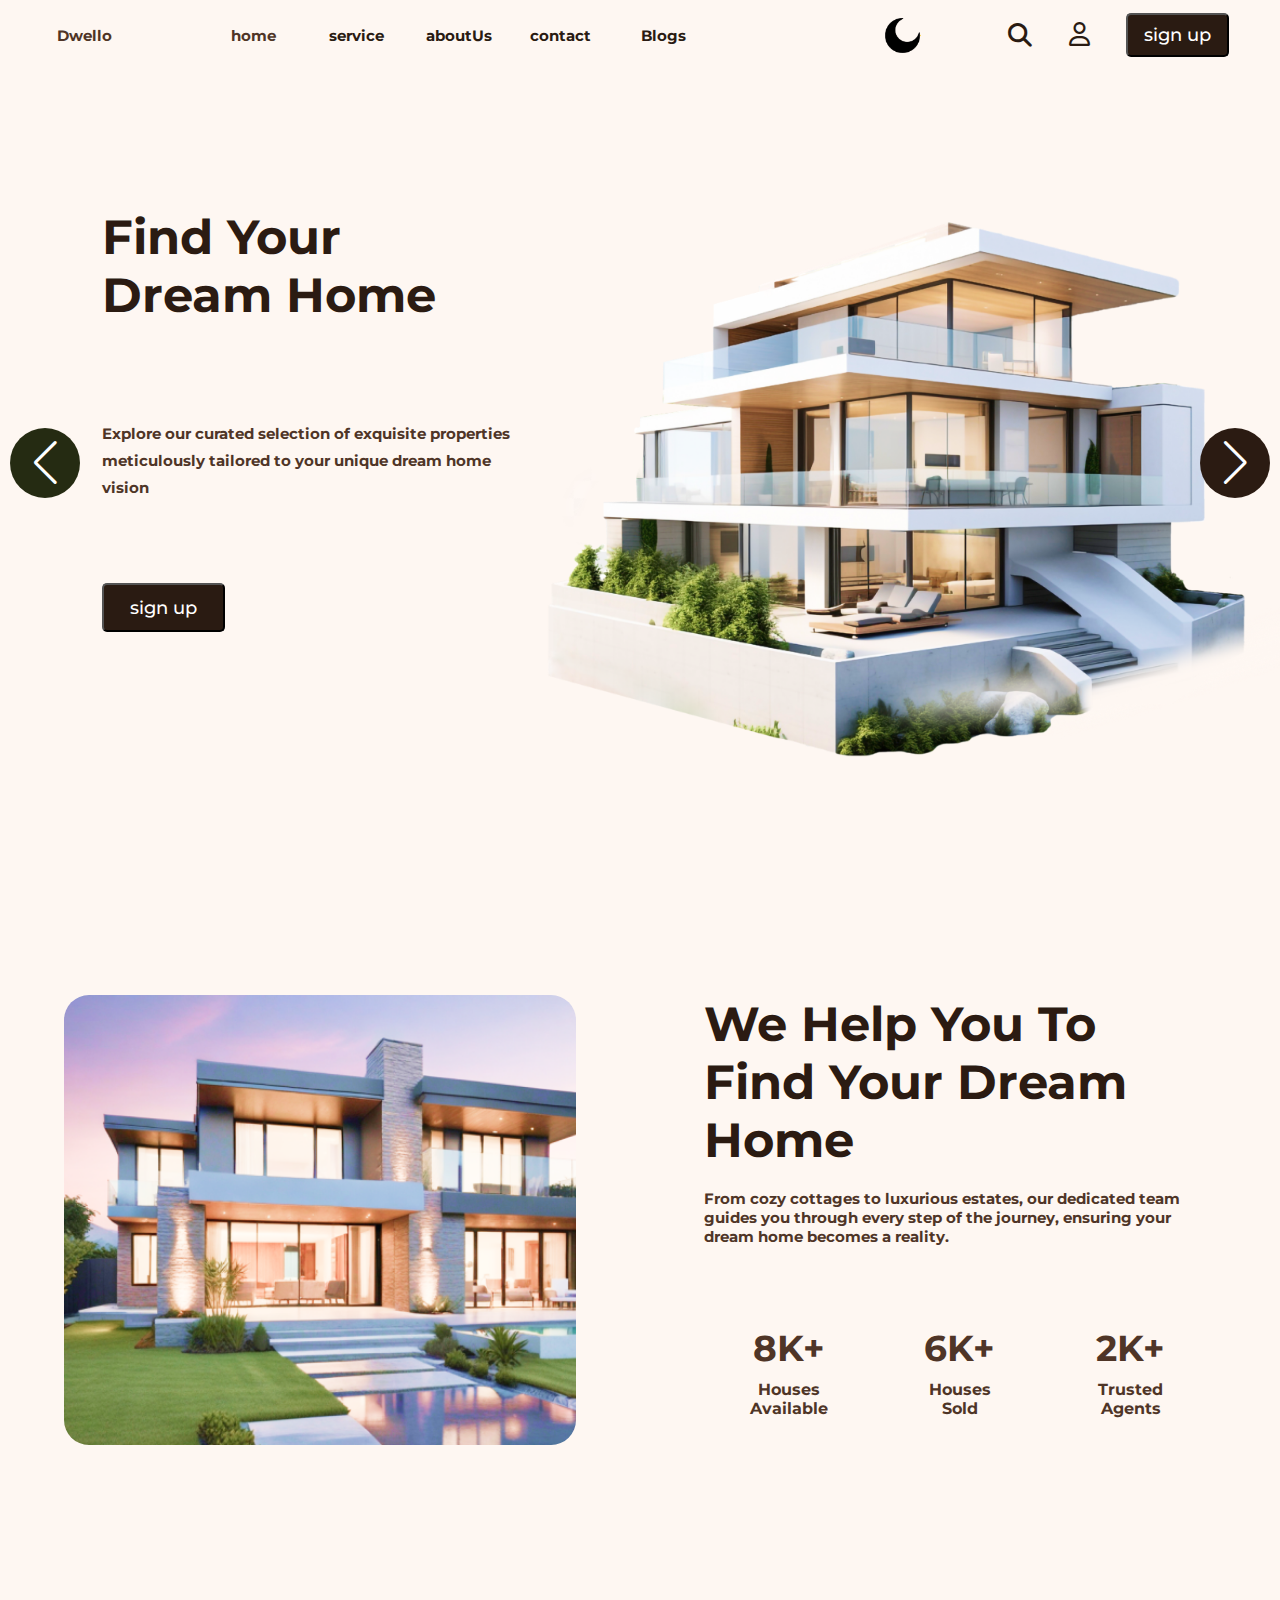
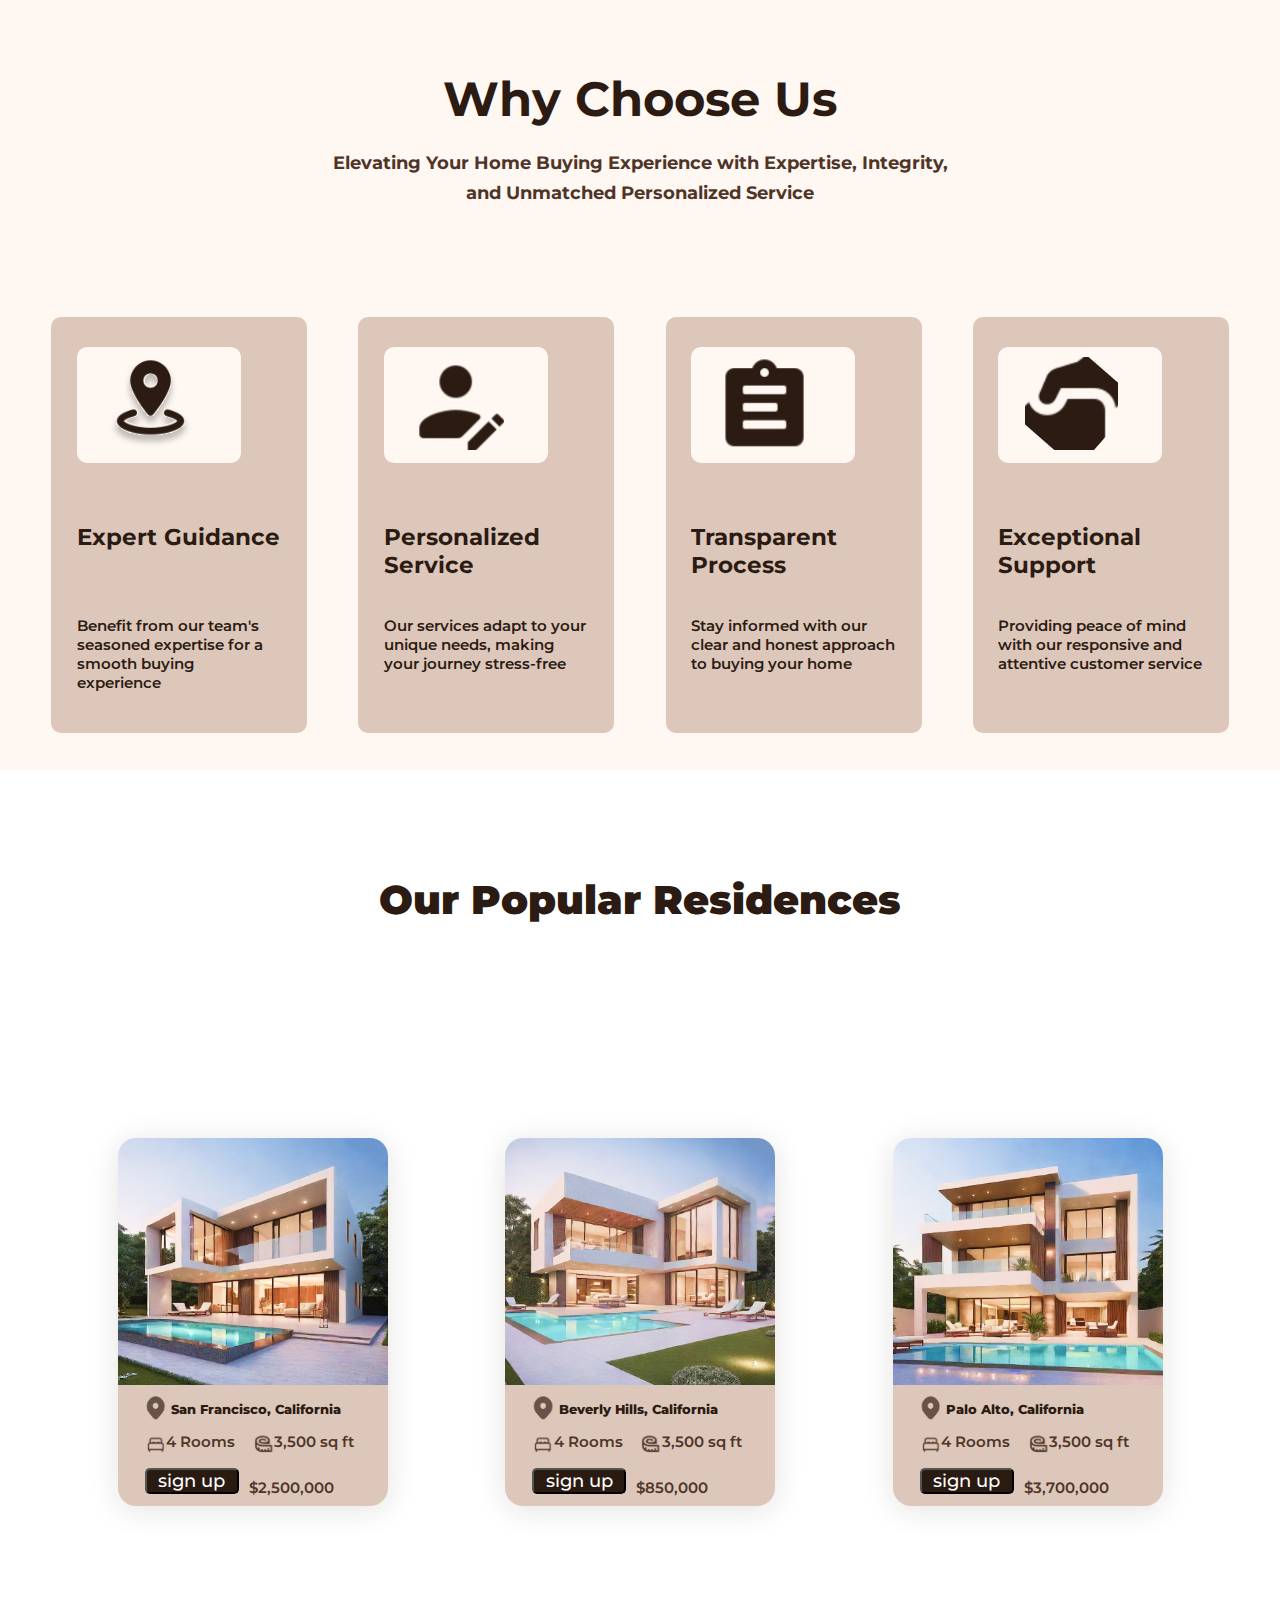
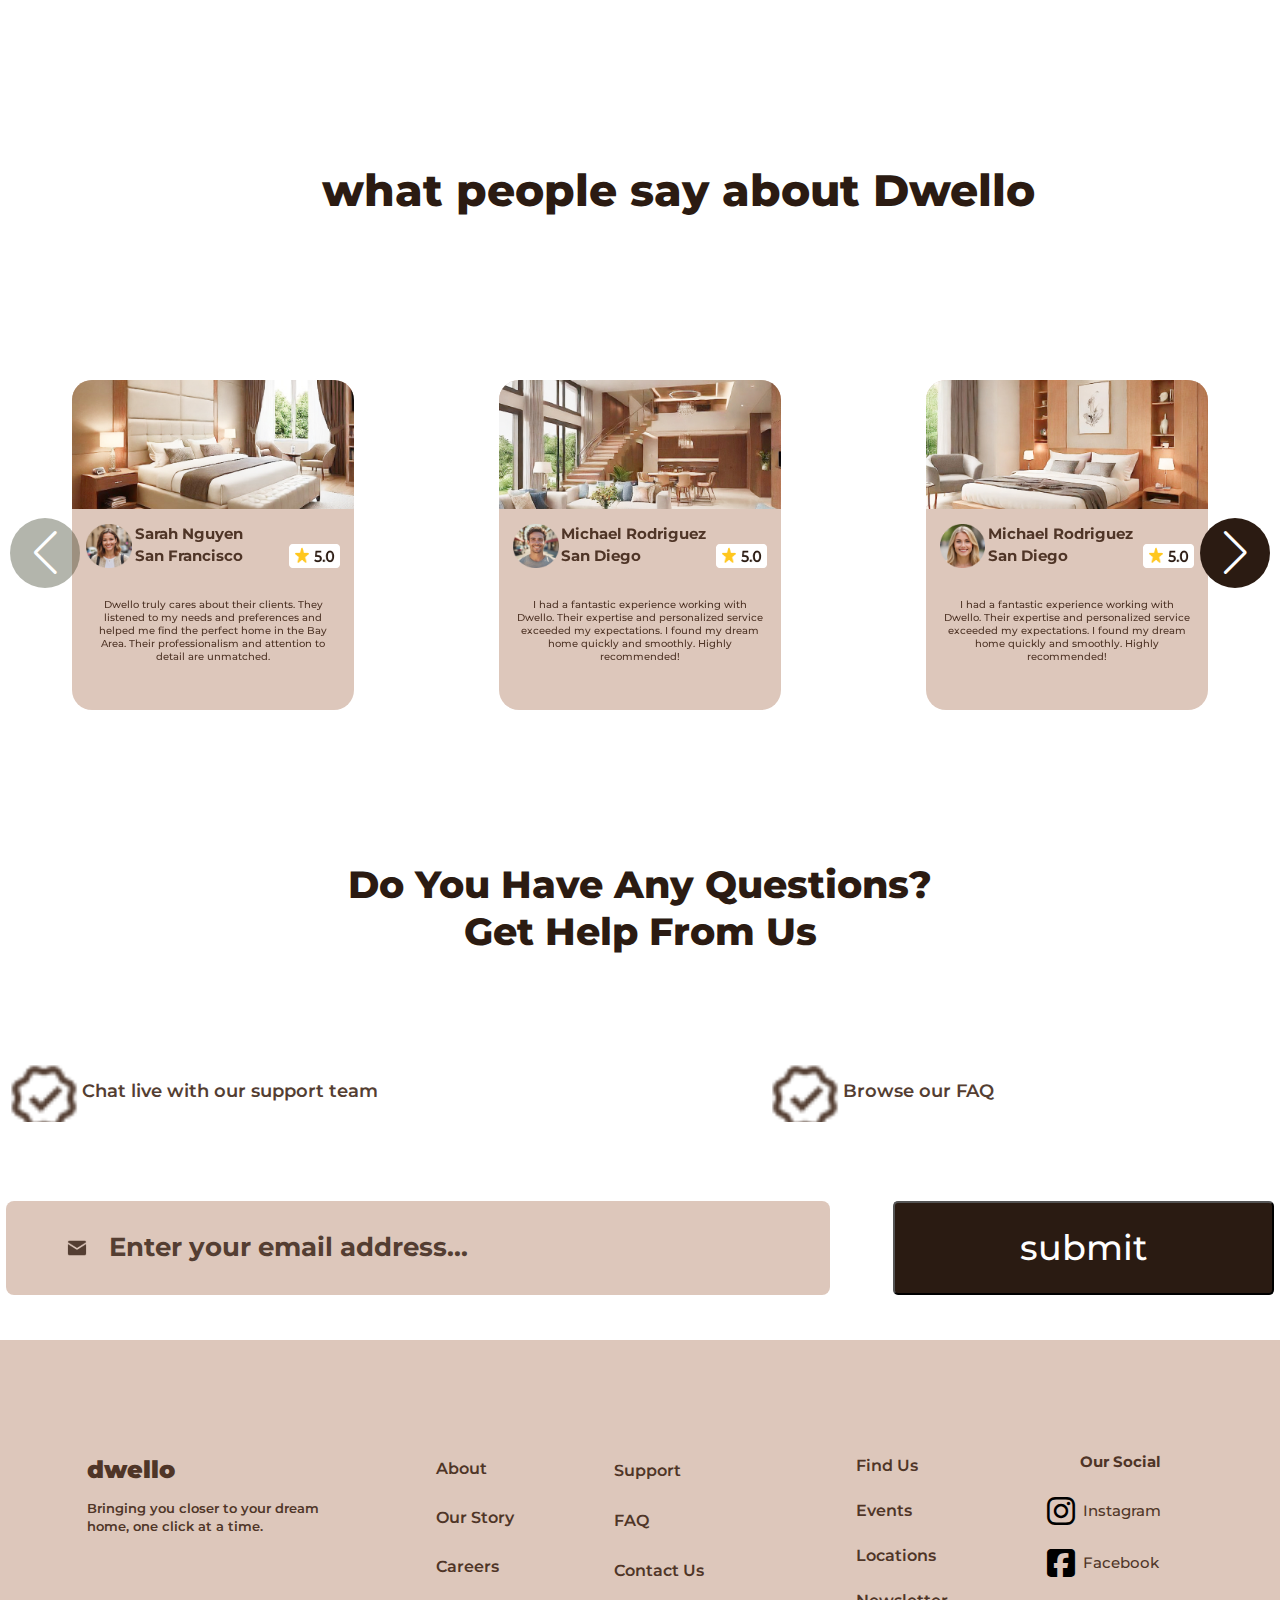
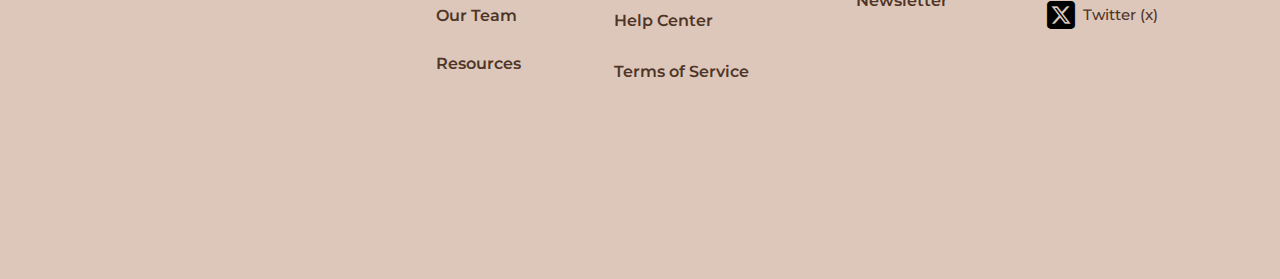
==== commit edb0aa2e: "home" ====
--- a/index.html
+++ b/index.html
@@ -38,6 +38,19 @@
         background: #252B12;
         color: #FFFFFF;
     }
+
+    
+@media screen and (max-width:500px){
+
+.swiper-button-prev{
+    display: none;
+}
+
+.swiper-button-next{
+    display: none;
+}
+
+}
 </style>
 
 
@@ -215,7 +228,7 @@
         </div>
         <div class="menu">
             <div class="item"><a href="#"><i class="fa-solid fa-house fa-2xl" style="color: #2a1b12;"></i>Home</a></div>
-            <div class="item"><a class="sub-btn"><i class="fa-solid fa-table fa-2xl" style="color: #2a1b12;"></i>services<i class="fas fa-angle-right dropdown"></i> </a>
+            <div class="item"><a  class="sub-btn"><i class="fa-solid fa-table fa-2xl" style="color: #2a1b12;"></i> services<i class="fas fa-angle-right dropdown"></i> </a>
               <div class="sub-menu">
                 <a href="product.html" class="sub-item">Buy</a>
                 <a href="product.html" class="sub-item">Sell</a>
@@ -226,8 +239,8 @@
             <div class="item">
                 <a class="sub-btn"><i class="fas fa-cogs  fa-2xl"  style="color: #2a1b12;"></i>Settings<i class="fas fa-angle-right dropdown"></i></a>
                 <div class="sub-menu">
-                    <a href="#" class="sub-item">sub item 01</a>
-                    <a href="#" class="sub-item">sub item 02</a>
+                    <a href="profile.html" class="sub-item">Profile</a>
+                    <a href="blog.html" class="sub-item">Blogs</a>
                   </div>
             </div>
             <div class="item"><a href="#"><i class="fas fa-info-circle  fa-2xl" style="color: #2a1b12;" ></i>About</a></div>
@@ -274,7 +287,7 @@
                 <i class="fa-solid fa-magnifying-glass fa-xl" style="color: #2a1b12;"></i>
             </div>
             <div class="profile">
-                <i class="fa-regular fa-user fa-xl" style="color: #2a1b12;"></i>
+                <a href="profile.html"><i class="fa-regular fa-user fa-xl" style="color: #2a1b12;"></i></a>
             </div>
             <div class="sign_up">
                 <a href="signUp.html"><button>sign up</button></a>
@@ -535,8 +548,6 @@
 
     </div>
 
-
-
     <div class="residence">
         <div class="residence_header">
             <p>Our Popular Residences</p>
@@ -1391,7 +1402,7 @@
             
                 <div class="social_media">
                     <div class="social_icon">
-                        <img src="instagram.png" alt="a" height="100%" width="100%">
+                        <i class="fa-brands fa-instagram" style="font-size: 2rem;"></i>
                     </div>
                     <div class="social_text">
                         <p><span>Instagram</span></p>
@@ -1399,7 +1410,7 @@
                 </div>
                 <div class="social_media">
                     <div class="social_icon">
-                        <img src="facebook.png" alt="aa"  height="100%" width="100%">
+                        <i class="fa-brands fa-square-facebook" style="font-size: 2rem;"></i>
                     </div>
                     <div class="social_text">
                         <p><span>Facebook</span></p>
@@ -1407,7 +1418,7 @@
                 </div>
                 <div class="social_media">
                     <div class="social_icon">
-                        <img src="twitterx.png" alt="aa"  height="100%" width="100%">
+                        <i class="fa-brands fa-square-x-twitter" style="font-size: 2rem;"></i>
                     </div>
                     <div class="social_text">
                         <p><span>Twitter (x)</span></p>
--- a/style.css
+++ b/style.css
@@ -224,6 +224,7 @@
     display: flex;
     align-items: center;
     justify-content: center;
+    cursor: pointer;
 }
 
 .sign_up {
@@ -1508,6 +1509,32 @@
 }
 
 @media screen and (max-width:500px){
+
+    .hero{
+        flex-direction: column;
+        /* border: 1px solid black; */
+        height: auto;
+    }
+    .hero_contex{
+        width: 100%;
+        height: 30%;
+        /* border: 1px solid black; */
+    }
+
+    .hero_image{
+        width: 100%;
+        height: auto;
+        aspect-ratio: 1/1;
+        /* border: 1px solid black; */
+    }
+
+    .swiper-button-prev{
+        display: none;
+    }
+
+    .swiper-button-next{
+        display: none;
+    }
     .container{
         display: none;
     }
@@ -1640,6 +1667,7 @@
         height: 600px;
         flex-direction: column;
         /* border: 1px solid black; */
+        margin-top: 50px;
     }
 
     .middle_section_image {
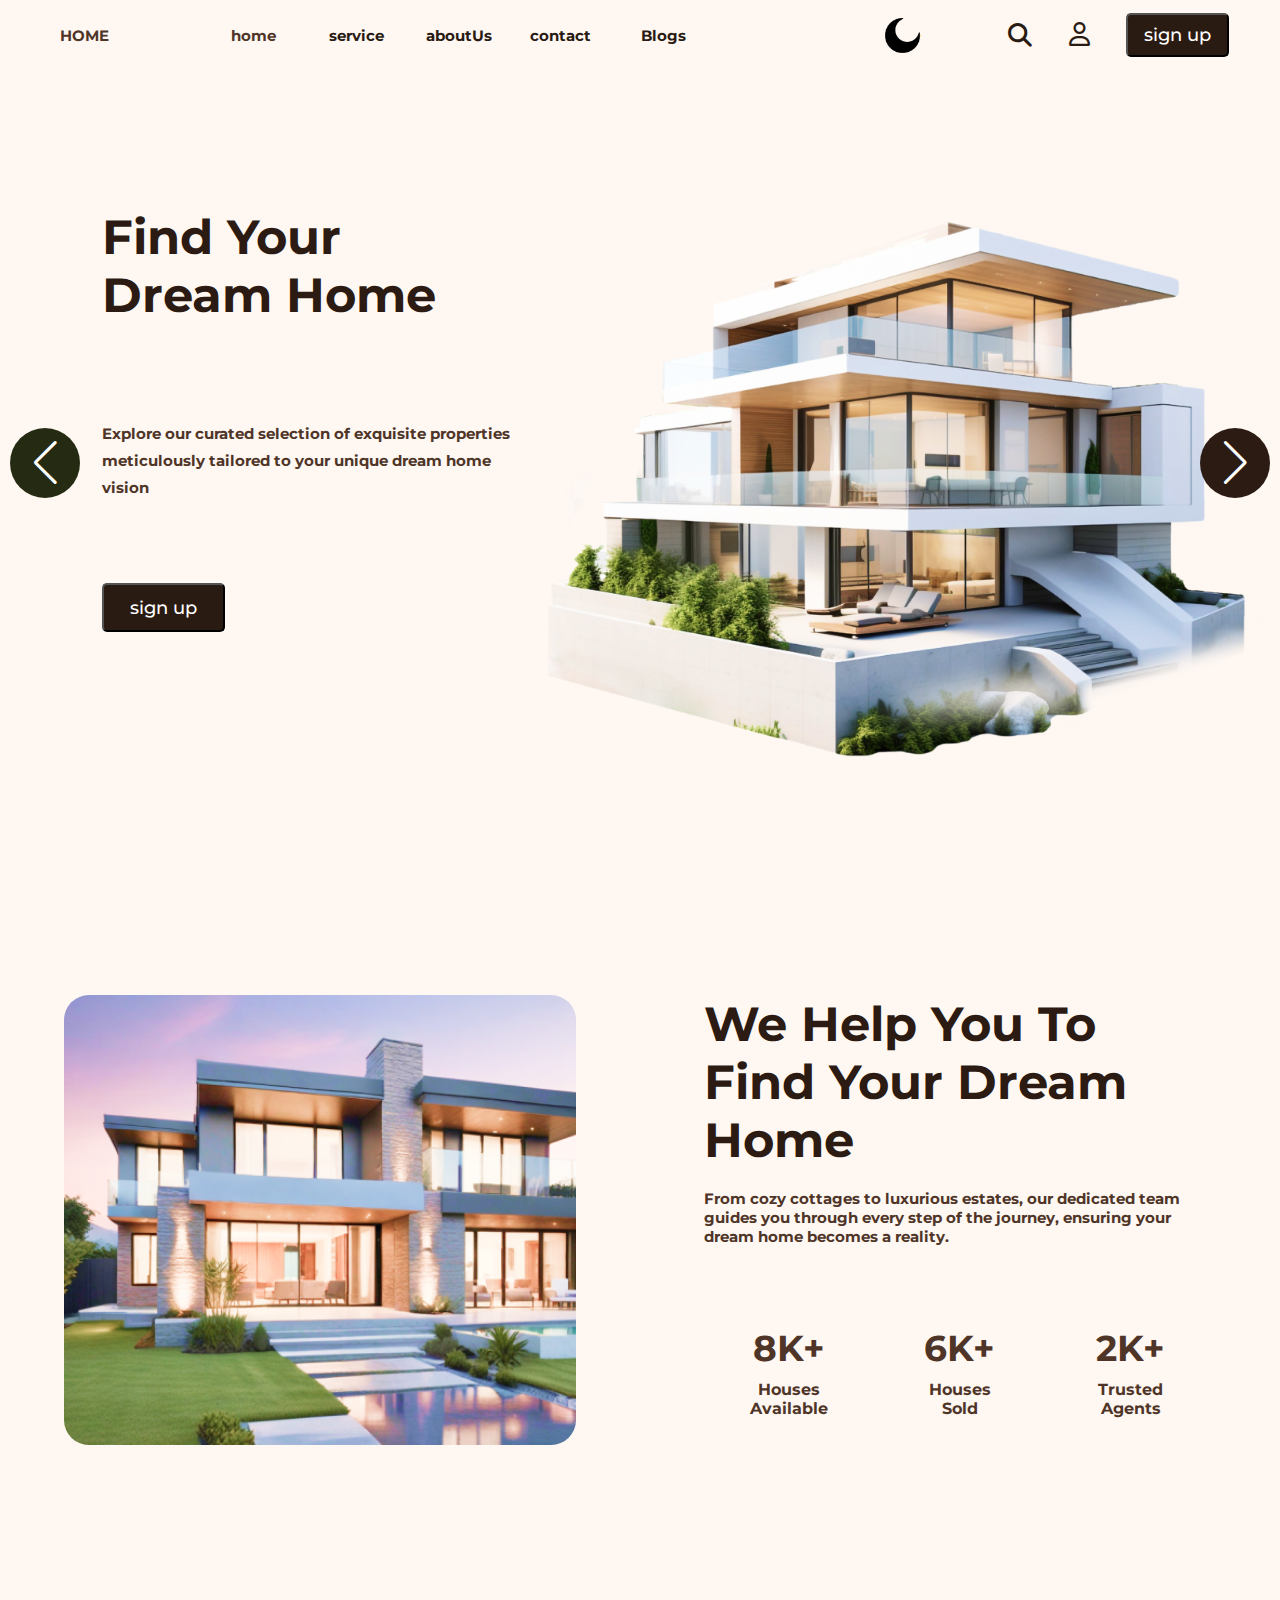
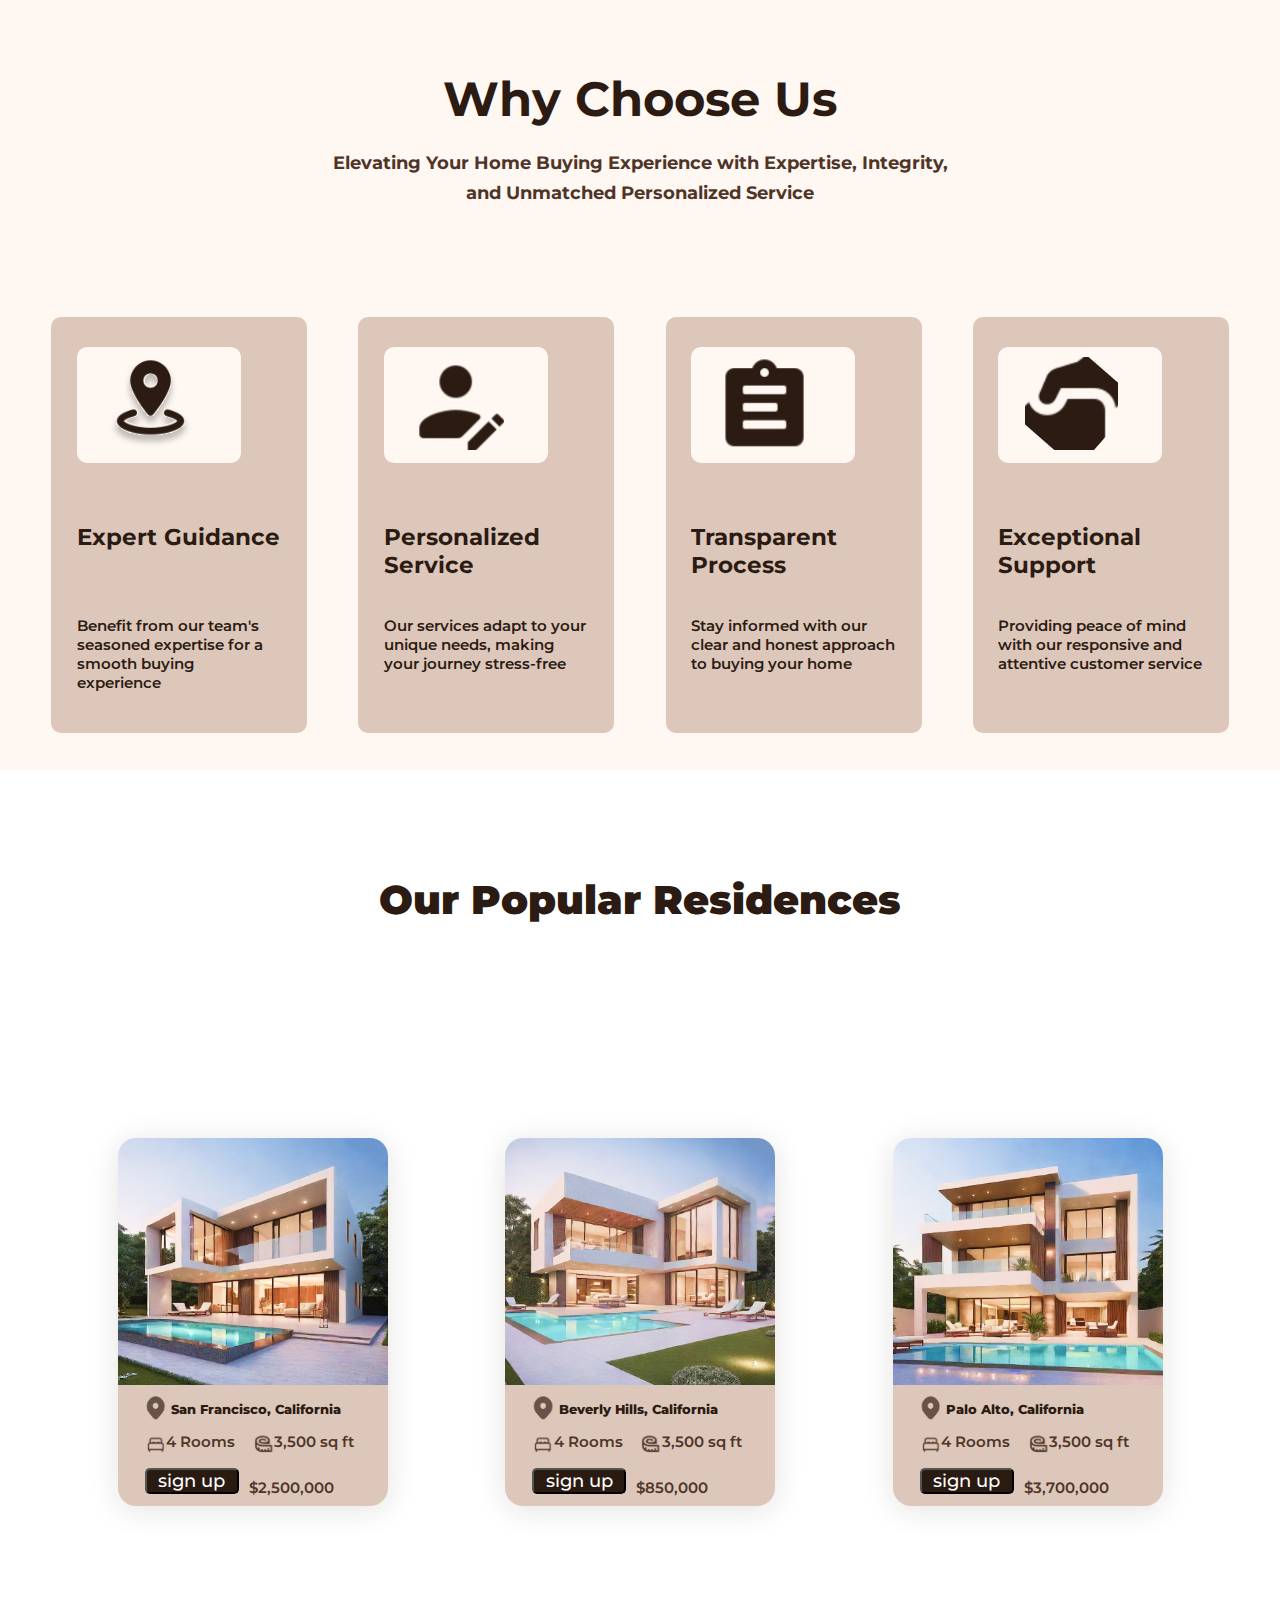
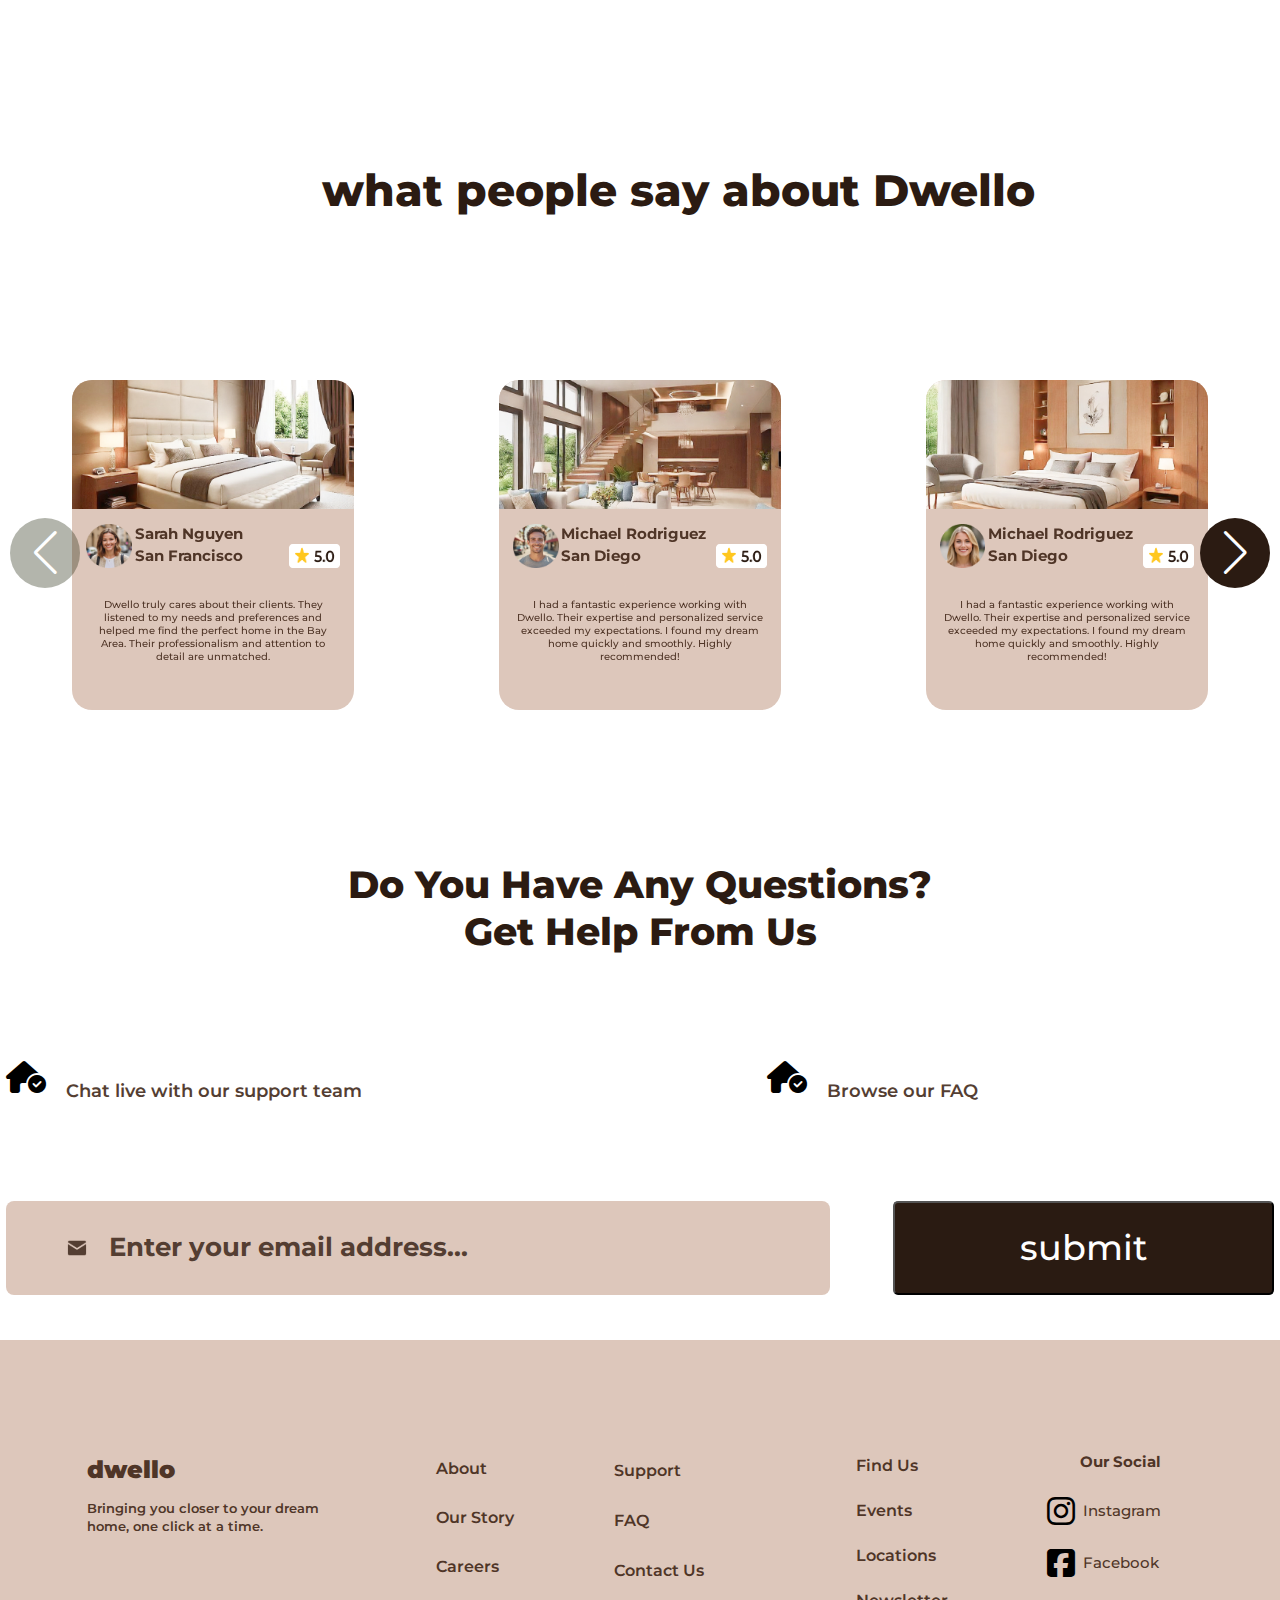
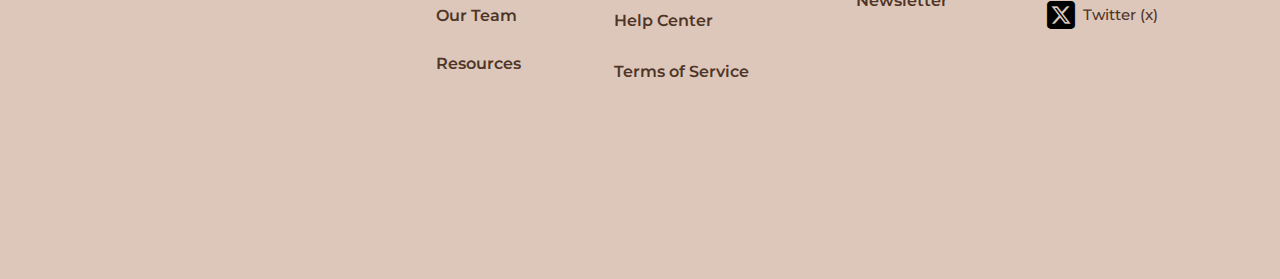
==== commit 65346db3: "home" ====
--- a/index.html
+++ b/index.html
@@ -254,7 +254,7 @@
 
        
         <div class="nav_logo">
-            <p>Dwello</p>
+            <p>HOME</p>
         </div>
         <div class="nav_catagories">
             <div class="nav_catagory">
@@ -319,7 +319,7 @@
             </div>
         </div>
 
-        <div class="hero_bar">
+        <div class="hero_bar" style="display: none;">
             <div class="location ">
                 <div class="bar_text ">
                     <p>Location</p>
@@ -1312,13 +1312,13 @@
             </div>
             <div class="text">
                 <div class="chat">
-                    <div class="varified"></div>
+                    <div class="varified"><i class="fa-solid fa-house-circle-check"></i></div>
                     <div class="chat_text">
                         <p>Chat live with our support team</p>
                     </div>
                 </div>
                 <div class="brows">
-                    <div class="varified2"></div>
+                    <div class="varified"><i class="fa-solid fa-house-circle-check"></i></div>
                     <div class="chat_text2">
                         <p>Browse our FAQ</p>
                     </div>
--- a/style.css
+++ b/style.css
@@ -1031,11 +1031,14 @@
 
 
 .varified {
-    width: 10%;
-    height: 100%;
-    /* border: 1px solid black; */
-    background-image: url("icons8-verified-account-96\ 1.png");
-    background-size: cover;
+    /* border: 1px solid black; */
+    font-size: 2rem;
+    margin-right: 20px;
+    /* width: 10%;
+    height: 100%; */
+    /* border: 1px solid black; */
+    /* background-image: url("icons8-verified-account-96\ 1.png");
+    background-size: cover; */
 }
 
 .chat_text {
